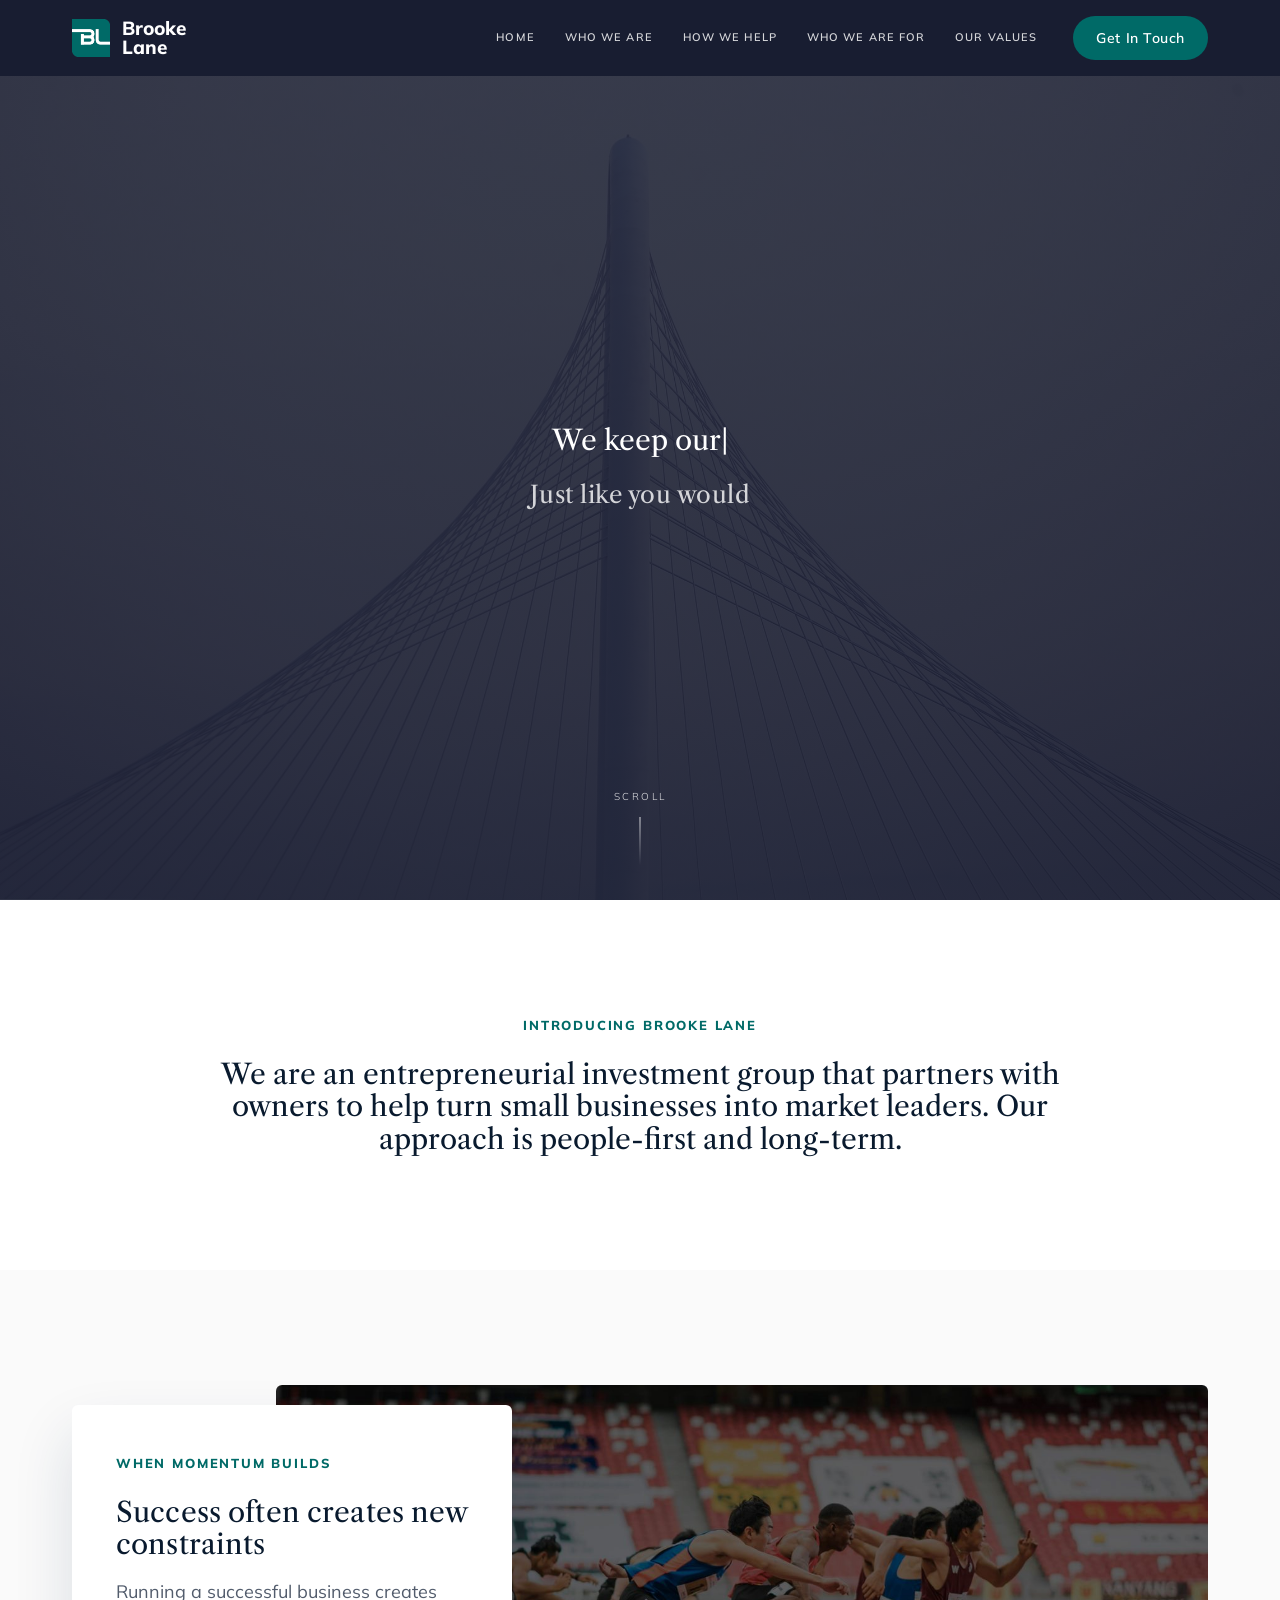
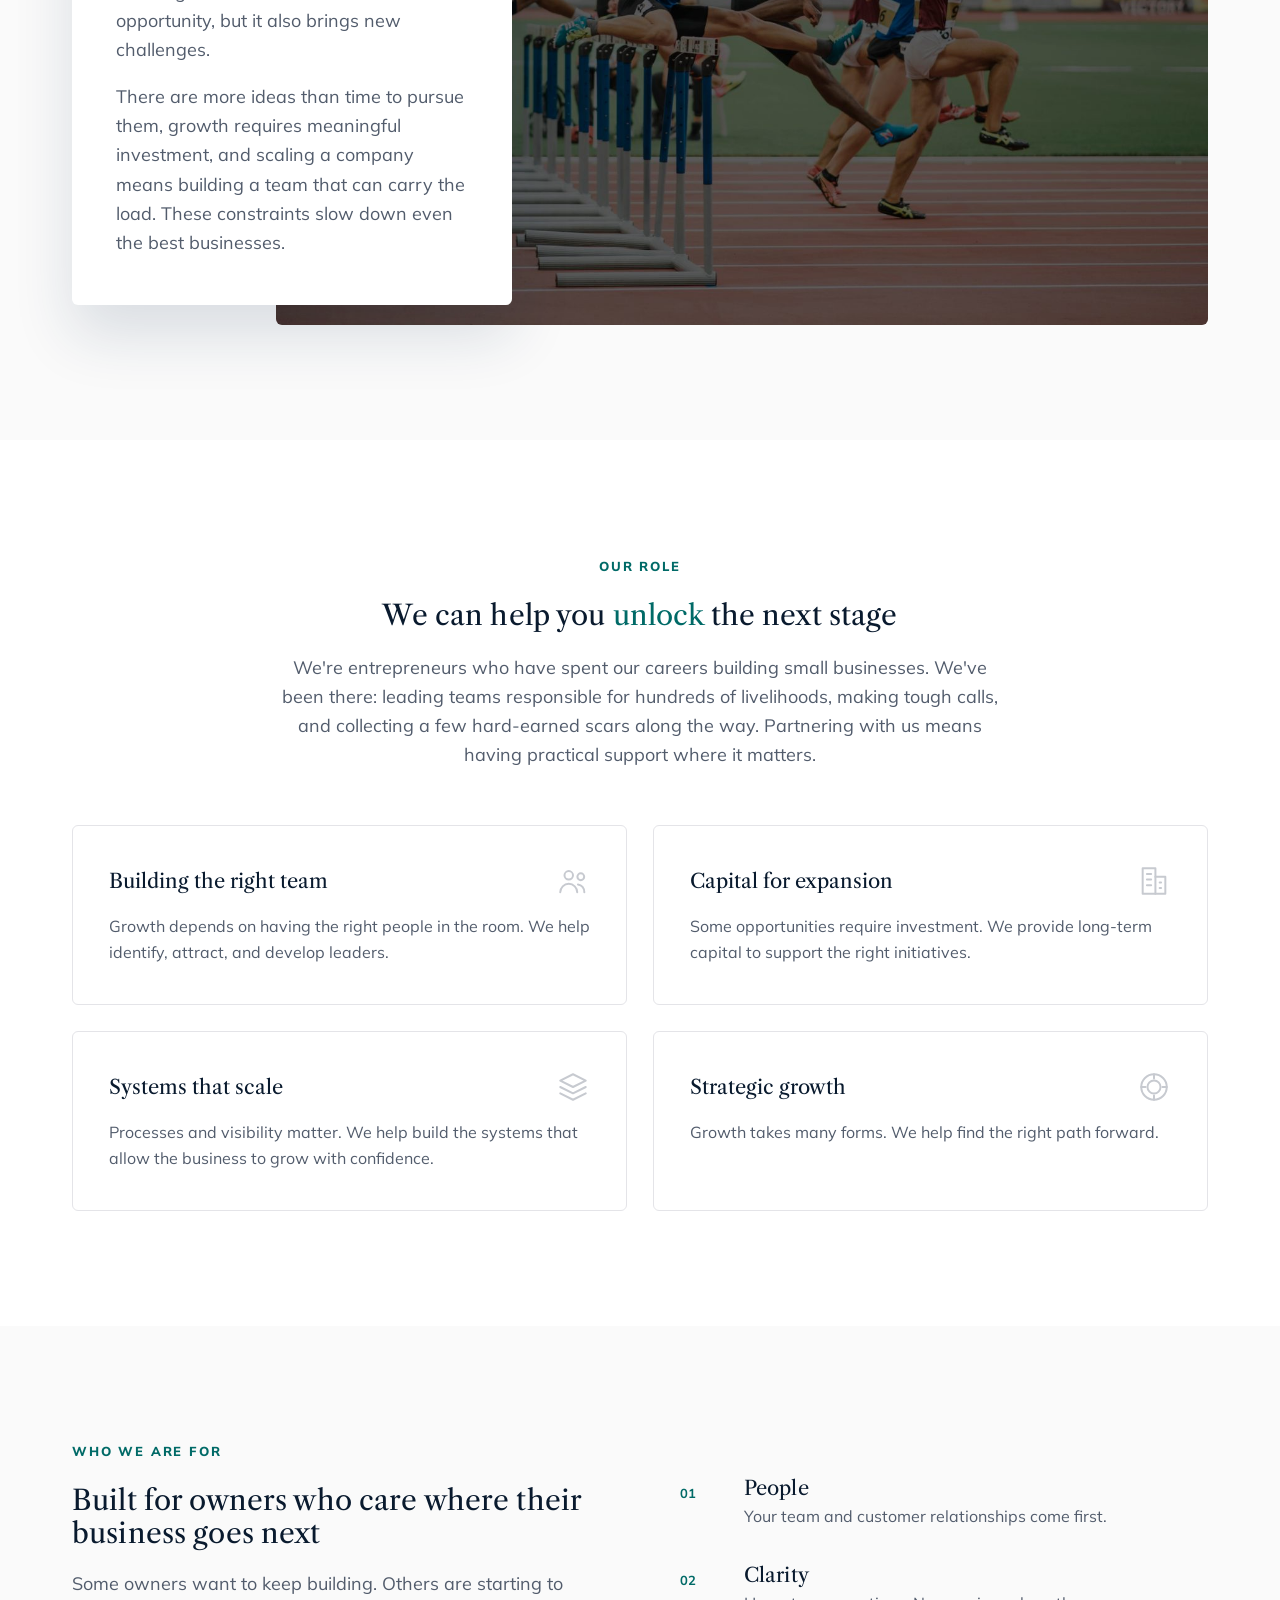
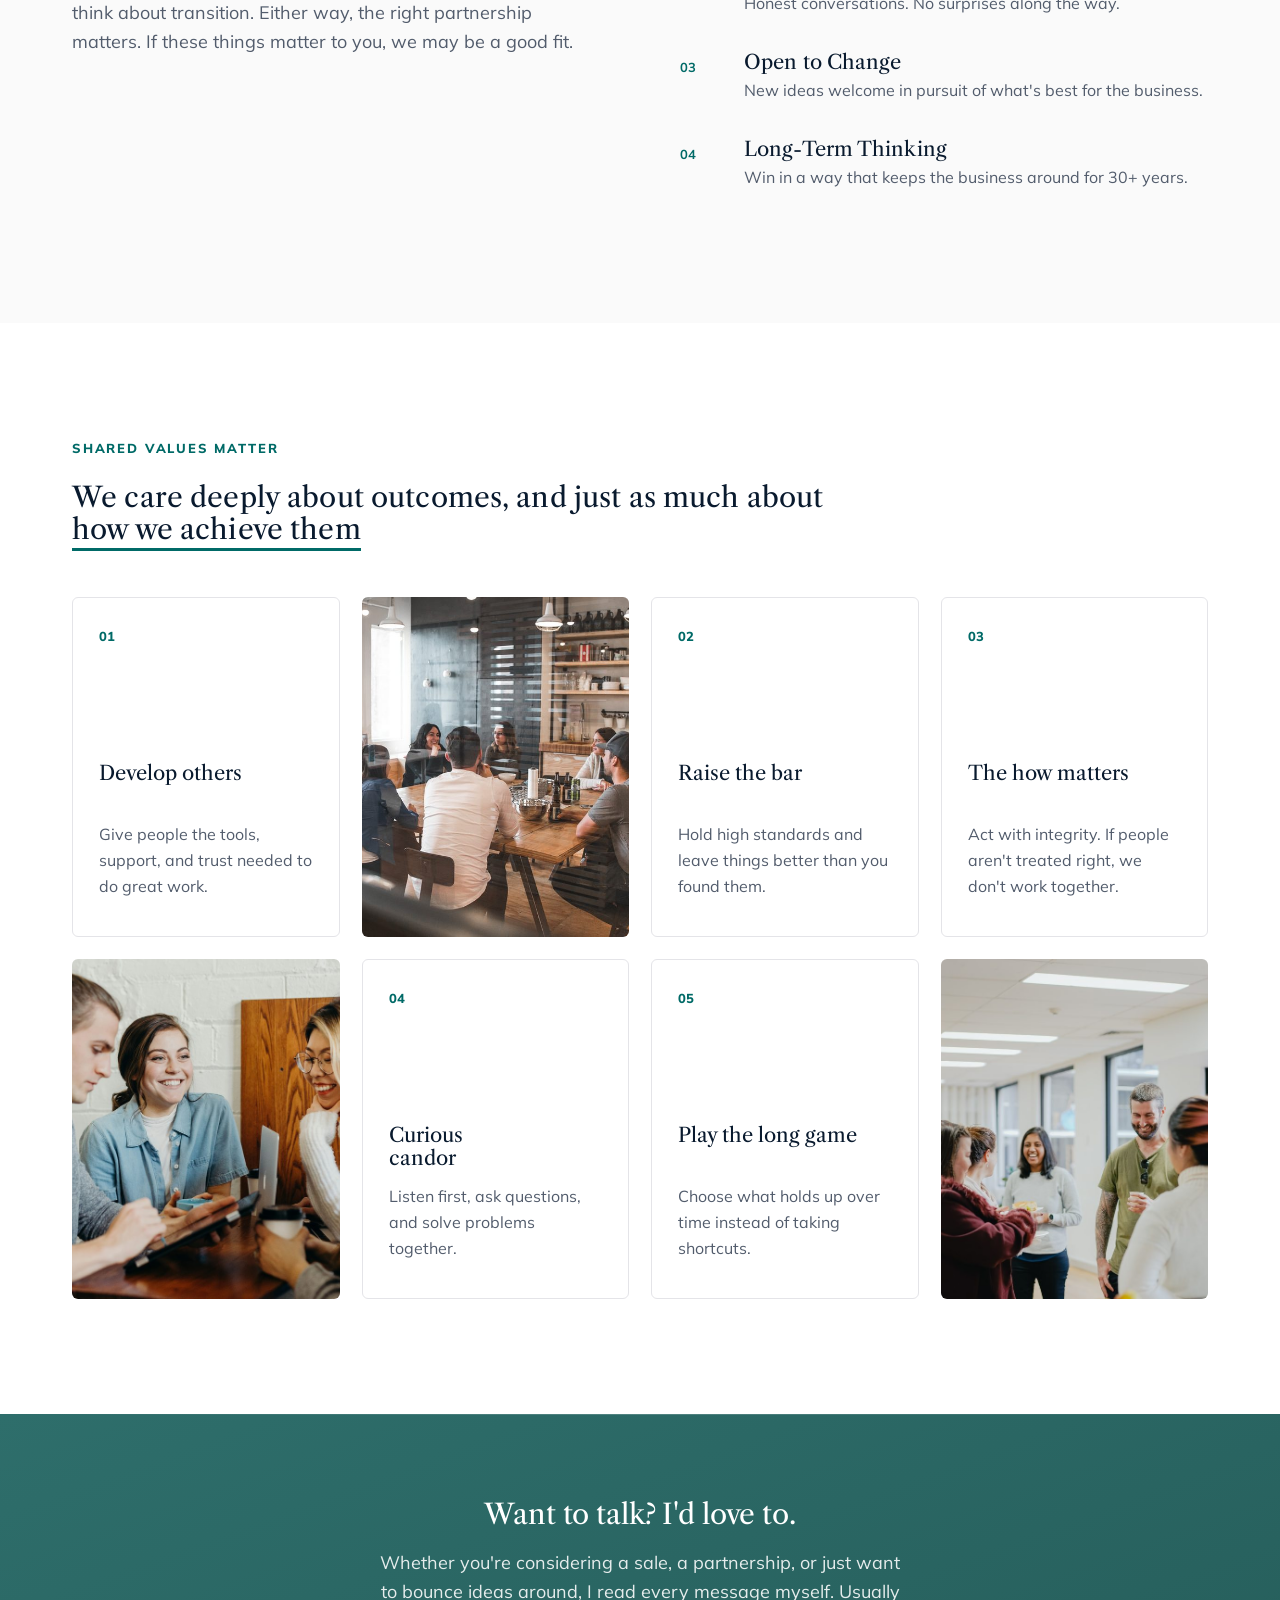
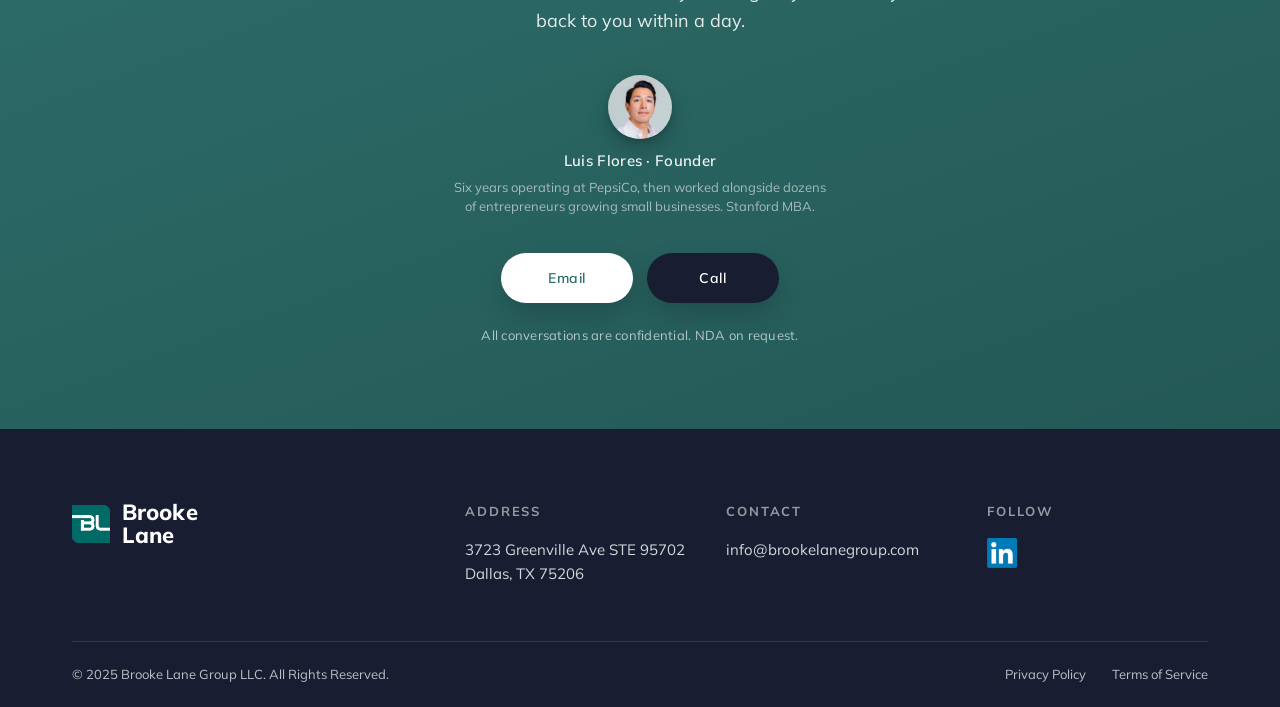
==== index.html @ fe164d34 "CTA: move signature below body + quieter bio styling Restructured the section so reading flow follow" ====
<!DOCTYPE html>
<html lang="en">
<head>
<meta charset="UTF-8">
<meta name="viewport" content="width=device-width, initial-scale=1">
<title>Home | Brooke Lane Group</title>
<meta name="description" content="Brooke Lane Group is an entrepreneurial investment group that partners with owners to help turn small businesses into market leaders. People-first and long-term.">
<link rel="canonical" href="https://www.brookelanegroup.com/">
<meta name="theme-color" content="#181D31">

<!-- Open Graph / social -->
<meta property="og:type" content="website">
<meta property="og:site_name" content="Brooke Lane Group">
<meta property="og:title" content="Brooke Lane Group">
<meta property="og:description" content="An entrepreneurial investment group that partners with owners to help turn small businesses into market leaders.">
<meta property="og:url" content="https://www.brookelanegroup.com/">
<meta property="og:image" content="https://www.brookelanegroup.com/assets/img/og-image.jpg">
<meta property="og:image:width" content="1200">
<meta property="og:image:height" content="630">
<meta property="og:image:alt" content="Brooke Lane Group — People-first. Long-term.">
<meta name="twitter:card" content="summary_large_image">
<meta name="twitter:image" content="https://www.brookelanegroup.com/assets/img/og-image.jpg">
<meta name="twitter:image:alt" content="Brooke Lane Group — People-first. Long-term.">

<!-- Icons -->
<link rel="icon" type="image/png" sizes="32x32" href="/assets/img/favicon-32.png">
<link rel="apple-touch-icon" href="/assets/img/apple-touch-icon.png">

<!-- Fonts -->
<link rel="preconnect" href="https://fonts.googleapis.com">
<link rel="preconnect" href="https://fonts.gstatic.com" crossorigin>
<link href="https://fonts.googleapis.com/css2?family=Libre+Caslon+Text:ital,wght@0,400;0,700;1,400&family=Mulish:wght@400;500;600;700;800&display=swap" rel="stylesheet">

<link rel="stylesheet" href="/assets/css/styles.css">

<!-- Structured data -->
<script type="application/ld+json">
{
  "@context": "https://schema.org",
  "@type": "Organization",
  "name": "Brooke Lane Group LLC",
  "url": "https://www.brookelanegroup.com/",
  "logo": "https://www.brookelanegroup.com/assets/img/icon-192.png",
  "description": "An entrepreneurial investment group that partners with owners to help turn small businesses into market leaders.",
  "address": {
    "@type": "PostalAddress",
    "streetAddress": "3723 Greenville Ave STE 95702",
    "addressLocality": "Dallas",
    "addressRegion": "TX",
    "postalCode": "75206",
    "addressCountry": "US"
  }
}
</script>
</head>
<body id="top" class="is-loading">

<!-- ===================== Page Loader ===================== -->
<noscript><style>.loader{display:none!important}body.is-loading{overflow:visible!important}</style></noscript>
<div class="loader" id="loader" role="status" aria-label="Loading">
  <img class="loader__mark" src="/assets/img/bl-monogram-mark.png" alt="Brooke Lane">
</div>

<!-- ===================== Navigation ===================== -->
<header class="nav">
  <div class="nav__inner">
    <a class="brand" href="/" aria-label="Brooke Lane Group home">
      <img class="brand__mark" src="/assets/img/bl-monogram.png" alt="Brooke Lane Group">
      <span class="brand__name">Brooke<br>Lane</span>
    </a>
    <button class="nav__toggle" aria-label="Menu" aria-expanded="false" aria-controls="primary-menu">
      <span></span><span></span><span></span>
    </button>
    <nav class="nav__menu" id="primary-menu">
      <a class="nav__link" href="/">Home</a>
      <a class="nav__link" href="#who-we-are">Who We Are</a>
      <a class="nav__link" href="#how-we-help">How We Help</a>
      <a class="nav__link" href="#who-we-are-for">Who We Are For</a>
      <a class="nav__link" href="#our-values">Our Values</a>
      <a class="btn btn--teal nav__cta" href="/contact/">Get In Touch</a>
    </nav>
  </div>
</header>

<main>

<!-- ===================== Hero ===================== -->
<section class="hero">
  <div class="hero__inner">
    <h1 class="hero__line">We <span id="typed"></span><span class="caret" id="caret">|</span></h1>
    <p class="hero__sub">Just like you would</p>
  </div>
  <a class="hero__scroll" href="#who-we-are" aria-label="Scroll to content">
    <span>Scroll</span>
    <span class="hero__scroll-line" aria-hidden="true"></span>
  </a>
</section>

<!-- ===================== Intro ===================== -->
<section class="section intro" id="who-we-are">
  <div class="container">
    <div class="intro__inner reveal">
      <p class="eyebrow">Introducing Brooke Lane</p>
      <p class="intro__statement">We are an entrepreneurial investment group that partners with owners to help turn small businesses into market leaders. Our approach is people-first and long-term.</p>
    </div>
  </div>
</section>

<!-- ===================== When Momentum Builds ===================== -->
<section class="section section--tint">
  <div class="container">
    <div class="momentum__layout reveal">
      <div class="momentum__image">
        <img src="/assets/img/momentum-runners.jpg" alt="Athletes clearing hurdles in a track race" loading="lazy">
      </div>
      <div class="momentum__card">
        <div class="momentum__head">
          <p class="eyebrow">When Momentum Builds</p>
          <h2 class="heading">Success often creates new constraints</h2>
          <p class="lead momentum__dek">Running a successful business creates opportunity, but it also brings new challenges.</p>
        </div>
        <div class="momentum__body">
          <p>There are more ideas than time to pursue them, growth requires meaningful investment, and scaling a company means building a team that can carry the load. These constraints slow down even the best businesses.</p>
        </div>
      </div>
    </div>
  </div>
</section>

<!-- ===================== Our Role ===================== -->
<section class="section" id="how-we-help">
  <div class="container">
    <div class="role__head reveal">
      <p class="eyebrow">Our Role</p>
      <h2 class="heading">We can help you <span class="text-teal">unlock</span> the next stage</h2>
      <p class="lead">We're entrepreneurs who have spent our careers building small businesses. We've been there: leading teams responsible for hundreds of livelihoods, making tough calls, and collecting a few hard-earned scars along the way. Partnering with us means having practical support where it matters.</p>
    </div>
    <div class="cards-grid reveal">
      <article class="role-card">
        <div class="role-card__top">
          <h3>Building the right team</h3>
          <svg class="role-card__icon" width="34" height="34" viewBox="0 0 24 24" fill="none" stroke="currentColor" stroke-width="1.4" stroke-linecap="round" stroke-linejoin="round" aria-hidden="true">
            <circle cx="9" cy="8" r="3"/><path d="M3 20c0-3.3 2.7-6 6-6s6 2.7 6 6"/>
            <circle cx="17.5" cy="9" r="2.4"/><path d="M15.5 14.4c2.6.4 4.5 2.6 4.5 5.6"/>
          </svg>
        </div>
        <p>Growth depends on having the right people in the room. We help identify, attract, and develop leaders.</p>
      </article>
      <article class="role-card">
        <div class="role-card__top">
          <h3>Capital for expansion</h3>
          <svg class="role-card__icon" width="34" height="34" viewBox="0 0 24 24" fill="none" stroke="currentColor" stroke-width="1.4" stroke-linecap="round" stroke-linejoin="round" aria-hidden="true">
            <rect x="4" y="3" width="9" height="18"/><path d="M13 9h7v12h-7"/>
            <path d="M7 7h3M7 11h3M7 15h3M16 13h1M16 17h1"/>
          </svg>
        </div>
        <p>Some opportunities require investment. We provide long-term capital to support the right initiatives.</p>
      </article>
      <article class="role-card">
        <div class="role-card__top">
          <h3>Systems that scale</h3>
          <svg class="role-card__icon" width="34" height="34" viewBox="0 0 24 24" fill="none" stroke="currentColor" stroke-width="1.4" stroke-linecap="round" stroke-linejoin="round" aria-hidden="true">
            <path d="M12 3 3 7.5 12 12l9-4.5L12 3Z"/><path d="M3 12l9 4.5L21 12"/><path d="M3 16.5 12 21l9-4.5"/>
          </svg>
        </div>
        <p>Processes and visibility matter. We help build the systems that allow the business to grow with confidence.</p>
      </article>
      <article class="role-card">
        <div class="role-card__top">
          <h3>Strategic growth</h3>
          <svg class="role-card__icon" width="34" height="34" viewBox="0 0 24 24" fill="none" stroke="currentColor" stroke-width="1.4" stroke-linecap="round" stroke-linejoin="round" aria-hidden="true">
            <circle cx="12" cy="12" r="9"/><circle cx="12" cy="12" r="4.6"/><path d="M12 3v3M12 18v3M3 12h3M18 12h3"/>
          </svg>
        </div>
        <p>Growth takes many forms. We help find the right path forward.</p>
      </article>
    </div>
  </div>
</section>

<!-- ===================== Who We Are For ===================== -->
<section class="section section--tint" id="who-we-are-for">
  <div class="container">
    <div class="audience__grid">
      <div class="audience__head reveal">
        <p class="eyebrow">Who We Are For</p>
        <h2 class="heading">Built for owners who care where their business goes next</h2>
        <p class="lead audience__intro">Some owners want to keep building. Others are starting to think about transition. Either way, the right partnership matters. If these things matter to you, we may be a good fit.</p>
      </div>
      <ul class="audience-list reveal">
        <li>
          <span class="audience-list__num">01</span>
          <span class="audience-list__label">People</span>
          <span class="audience-list__desc">Your team and customer relationships come first.</span>
        </li>
        <li>
          <span class="audience-list__num">02</span>
          <span class="audience-list__label">Clarity</span>
          <span class="audience-list__desc">Honest conversations. No surprises along the way.</span>
        </li>
        <li>
          <span class="audience-list__num">03</span>
          <span class="audience-list__label">Open to Change</span>
          <span class="audience-list__desc">New ideas welcome in pursuit of what's best for the business.</span>
        </li>
        <li>
          <span class="audience-list__num">04</span>
          <span class="audience-list__label">Long-Term Thinking</span>
          <span class="audience-list__desc">Win in a way that keeps the business around for 30+ years.</span>
        </li>
      </ul>
    </div>
  </div>
</section>

<!-- ===================== Shared Values ===================== -->
<section class="section" id="our-values">
  <div class="container">
    <div class="values__head reveal">
      <p class="eyebrow">Shared Values Matter</p>
      <h2 class="heading">We care deeply about outcomes, and just as much about <span class="underline-teal">how we achieve them</span></h2>
    </div>
    <div class="values-grid reveal">
      <article class="value-card">
        <span class="value-card__num">01</span>
        <div class="value-card__body">
          <h3>Develop others</h3>
          <p>Give people the tools, support, and trust needed to do great work.</p>
        </div>
      </article>
      <div class="value-photo">
        <img src="/assets/img/value-collaborate.jpg" alt="A team in conversation around a table" loading="lazy">
      </div>
      <article class="value-card">
        <span class="value-card__num">02</span>
        <div class="value-card__body">
          <h3>Raise the bar</h3>
          <p>Hold high standards and leave things better than you found them.</p>
        </div>
      </article>
      <article class="value-card">
        <span class="value-card__num">03</span>
        <div class="value-card__body">
          <h3>The how matters</h3>
          <p>Act with integrity. If people aren't treated right, we don't work together.</p>
        </div>
      </article>
      <div class="value-photo">
        <img src="/assets/img/value-listen.jpg" alt="Colleagues listening and talking together" loading="lazy">
      </div>
      <article class="value-card">
        <span class="value-card__num">04</span>
        <div class="value-card__body">
          <h3>Curious<br>candor</h3>
          <p>Listen first, ask questions, and solve problems together.</p>
        </div>
      </article>
      <article class="value-card">
        <span class="value-card__num">05</span>
        <div class="value-card__body">
          <h3>Play the long game</h3>
          <p>Choose what holds up over time instead of taking shortcuts.</p>
        </div>
      </article>
      <div class="value-photo">
        <img src="/assets/img/value-team.jpg" alt="A team gathered and talking in an office" loading="lazy">
      </div>
    </div>
  </div>
</section>

<!-- ===================== CTA ===================== -->
<section class="cta-section">
  <div class="cta-section__container reveal">

    <h2 class="heading cta-section__title">Want to talk? I'd love to.</h2>

    <p class="cta-section__body">Whether you're considering a sale, a partnership, or just want to bounce ideas around, I read every message myself. Usually back to you within a day.</p>

    <div class="cta-section__signature">
      <img class="cta-section__avatar" src="/assets/img/luis-flores.jpg" alt="Luis Flores, Founder of Brooke Lane Group" loading="lazy">
      <p class="cta-section__caption">Luis Flores &middot; Founder</p>
      <p class="cta-section__bio">Six years operating at PepsiCo, then worked alongside dozens of entrepreneurs growing small businesses. Stanford MBA.</p>
    </div>

    <div class="cta-section__actions">
      <a class="btn cta-section__btn cta-section__btn--email" data-em="info|brookelanegroup.com" href="#">Email</a>
      <a class="btn cta-section__btn cta-section__btn--call" data-tel="63635677181" href="#">Call</a>
    </div>

    <p class="cta-section__trust">All conversations are confidential. NDA on request.</p>

  </div>
</section>

</main>

<!-- ===================== Footer ===================== -->
<footer class="footer">
  <div class="container">
    <div class="footer__top">
      <div class="footer__col">
        <a class="brand" href="/" aria-label="Brooke Lane Group home">
          <img class="brand__mark" src="/assets/img/bl-monogram.png" alt="">
          <span class="brand__name">Brooke<br>Lane</span>
        </a>
      </div>
      <div class="footer__col">
        <h4>Address</h4>
        <p>3723 Greenville Ave STE 95702<br>Dallas, TX 75206</p>
      </div>
      <div class="footer__col">
        <h4>Contact</h4>
        <p><a data-em="info|brookelanegroup.com" data-em-show href="#">&nbsp;</a></p>
      </div>
      <div class="footer__col">
        <h4>Follow</h4>
        <a href="https://www.linkedin.com/company/brooke-lane/" target="_blank" rel="noopener" aria-label="Brooke Lane Group on LinkedIn">
          <img class="footer__social" src="/assets/img/linkedin.png" alt="LinkedIn">
        </a>
      </div>
    </div>
    <div class="footer__bottom">
      <span>&copy; 2025 Brooke Lane Group LLC. All Rights Reserved.</span>
      <span class="footer__links">
        <a href="/privacy-policy/">Privacy Policy</a>
        <a href="/terms-of-service/">Terms of Service</a>
      </span>
    </div>
  </div>
</footer>

<script src="/assets/js/main.js"></script>
</body>
</html>
---- assets/css/styles.css ----
/* ============================================================
   Brooke Lane Group — site styles
   ============================================================ */

/* ------------------------------------------------------------
   TYPE SYSTEM
   ------------------------------------------------------------
   One title size for every title-tier element (hero, page, section,
   subsection titles). Fluid clamp() values interpolate between
   phone (≤560 px) and desktop (≥1025 px).

   Element                    Phone    Desktop  Font     Weight  LH
   ---------------------------------------------------------------------
   Title (.heading,
     .hero__line, .page-header h1, .legal h2)
                              22 px    28 px    Caslon   400     1.15
   Card heading (role/value
     card h3, audience label) 17 px    20 px    Caslon   400     1.15
   Eyebrow / kicker           12 px    13 px    Mulish   700     1.0
   Body paragraph (incl .lead) 16 px   18 px    Mulish   400     1.62
   Body small (card text)     14 px    16 px    Mulish   400     1.50
   Caption / fine print       12 px    13 px    Mulish   400     1.40
   Button label               15 px    16 px    Mulish   600     1.0
   Footer label (h4)          12 px    13 px    Mulish   700     1.0
   Footer body / address      14 px    15 px    Mulish   400     1.55
   ------------------------------------------------------------ */

/* ---------- Design tokens ---------- */
:root {
  --navy-dark: #181D31;   /* hero / footer / nav background */
  --navy:      #123458;   /* serif headings */
  --teal:      #006A67;   /* primary accent */
  --teal-cta:  #2E6E6B;   /* call-to-action panel */
  --ink:       #091A2E;   /* darkest text — titles */
  --body:      #525C6C;   /* body copy */
  --dek:       #3F4A5A;   /* subtitle / dek */
  --muted:     #7A8290;   /* caption / fine print */
  --line:      #E4E4E8;   /* hairline borders */
  --off-white: #FAFAFA;   /* alternating section background */
  --white:     #FFFFFF;

  --serif: "Libre Caslon Text", "Adobe Caslon Pro", Caslon, Georgia, serif;
  --sans:  "Mulish", "Helvetica Neue", Arial, sans-serif;

  /* Type scale — phone → desktop via fluid clamp().
     Title sizes match the WSJ mobile headline scale (~40px on
     iPhone, growing to ~72px on desktop). Each clamp interpolates
     from the phone size at 360px viewport up to the desktop size
     at 1280px viewport. */
  /* One title token used for hero, all headings, and the subtitle.
     Card titles stay smaller for their card-tier role. */
  --fs-title:         clamp(1.375rem, 1.058rem + 1.406vw, 1.75rem); /* 22 → 28 */
  --fs-card-h3:       clamp(1.0625rem, 0.918rem + 0.642vw, 1.25rem);/* 17 → 20 */
  --fs-body:          clamp(1rem,     0.871rem + 0.556vw, 1.125rem);/* 16 → 18 */
  --fs-body-sm:       clamp(0.875rem, 0.745rem + 0.556vw, 1rem);    /* 14 → 16 */
  --fs-eyebrow:       clamp(0.75rem,  0.717rem + 0.139vw, 0.8125rem);/* 12 → 13 */
  --fs-caption:       clamp(0.75rem,  0.717rem + 0.139vw, 0.8125rem);/* 12 → 13 */
  --fs-btn:           clamp(0.8125rem, 0.755rem + 0.278vw, 0.875rem); /* 13 → 14 */
  --fs-footer-label:  clamp(0.75rem,  0.717rem + 0.139vw, 0.8125rem);/* 12 → 13 */
  --fs-footer-body:   clamp(0.875rem, 0.846rem + 0.139vw, 0.9375rem);/* 14 → 15 */
  --fs-nav:           0.6875rem;  /* 11 — nav links (small caps, tracked) */

  /* Line heights — tighter on titles to match WSJ density */
  --lh-display: 1.05;   /* hero + page xl */
  --lh-heading: 1.08;   /* section title lg */
  --lh-snug:    1.15;   /* heading-md / card h3 */
  --lh-lead:    1.55;   /* dek */
  --lh-body:    1.62;   /* body paragraphs */
  --lh-tight:   1.40;   /* captions */

  --ls-label: 0.14em;

  --container: 1200px;
  --nav-h: 76px;
  --radius: 6px;
}

/* ---------- Reset ---------- */
*, *::before, *::after { box-sizing: border-box; margin: 0; padding: 0; }
html { scroll-behavior: smooth; scroll-padding-top: var(--nav-h); }
body {
  font-family: var(--sans);
  color: var(--body);
  background: var(--white);
  font-size: var(--fs-body);
  line-height: var(--lh-body);
  -webkit-font-smoothing: antialiased;
  text-rendering: optimizeLegibility;
}
img { max-width: 100%; display: block; }
a { color: inherit; text-decoration: none; }
ul { list-style: none; }
p { font-size: var(--fs-body); }

/* ---------- Layout helpers ---------- */
.container { width: 100%; max-width: var(--container); margin: 0 auto; padding: 0 32px; }
.section { padding: clamp(64px, 9vw, 120px) 0; }
.section--tint { background: var(--off-white); }

/* ---------- Shared type roles ---------- */
.eyebrow {
  font-family: var(--sans);
  font-weight: 800;
  font-size: var(--fs-eyebrow);
  letter-spacing: var(--ls-label);
  text-transform: uppercase;
  color: var(--teal);
  margin-bottom: 22px;
}
.heading {
  font-family: var(--serif);
  font-weight: 400;
  color: var(--ink);
  letter-spacing: 0.005em;
  font-size: var(--fs-title);
  line-height: var(--lh-snug);
}
.text-teal { color: var(--teal); }

.lead {
  font-size: var(--fs-body);
  color: var(--body);
  line-height: var(--lh-body);
}

/* ---------- Buttons ---------- */
.btn {
  display: inline-block;
  font-family: var(--sans);
  font-weight: 600;
  font-size: var(--fs-btn);  /* 13 → 14 */
  letter-spacing: 0.04em;
  padding: 10px 22px;
  border-radius: 999px;
  cursor: pointer;
  border: 1.5px solid transparent;
  transition: transform .18s ease, background-color .18s ease, color .18s ease, box-shadow .18s ease;
}
.btn--teal      { background: var(--teal); color: var(--white); }
.btn--teal:hover{ background: #00524F; transform: translateY(-2px); }
.btn--light     { background: var(--white); color: var(--teal); }
.btn--light:hover{ transform: translateY(-2px); box-shadow: 0 12px 28px rgba(0,0,0,.18); }
.btn--outline   { background: transparent; color: var(--navy); border-color: var(--navy); }
.btn--outline:hover { background: var(--navy); color: var(--white); }

/* ============================================================
   Navigation
   ============================================================ */
.nav {
  position: fixed; top: 0; left: 0; right: 0; z-index: 100;
  height: var(--nav-h);
  background: var(--navy-dark);
  display: flex; align-items: center;
}
.nav__inner {
  width: 100%; max-width: var(--container);
  margin: 0 auto; padding: 0 32px;
  display: flex; align-items: center; justify-content: space-between;
}
.brand { display: flex; align-items: center; gap: 12px; }
.brand__mark { width: 38px; height: 38px; }
.brand__name {
  font-family: var(--sans);
  font-weight: 800;
  color: var(--white);
  font-size: 1.1875rem;      /* 19 */
  line-height: 1.02;
  letter-spacing: 0.005em;
}
.nav__menu { display: flex; align-items: center; gap: 30px; }
.nav__link {
  font-size: var(--fs-nav);
  font-weight: 600;
  letter-spacing: 0.1em;
  text-transform: uppercase;
  color: rgba(255,255,255,.82);
  transition: color .15s ease;
}
.nav__link:hover { color: var(--white); }
.nav__cta { margin-left: 6px; }
.nav__toggle {
  display: none; background: none; border: 0; cursor: pointer;
  width: 42px; height: 42px; padding: 9px;
  opacity: 0.72;
  transition: opacity .15s ease;
}
.nav__toggle:hover { opacity: 1; }
.nav__toggle span {
  display: block; height: 2px; background: var(--white);
  margin: 5px 0; border-radius: 2px; transition: .25s ease;
}

/* ============================================================
   Hero
   ============================================================ */
.hero {
  position: relative;
  min-height: 100vh;
  min-height: 100svh;
  display: flex; align-items: center; justify-content: center;
  text-align: center;
  padding: calc(var(--nav-h) + 40px) 24px 80px;
  background:
    linear-gradient(rgba(24,29,49,.86), rgba(24,29,49,.90)),
    url("../img/hero-bridge.jpg") center 38% / cover no-repeat;
}
.hero__inner { max-width: 960px; }

/* Scroll indicator — "Scroll" label above a thin vertical line that
   pulses (scaleY + opacity), matching the Angel Custom Homes pattern. */
.hero__scroll {
  position: absolute;
  bottom: 2.2rem;
  left: 50%;
  transform: translateX(-50%);
  display: flex;
  flex-direction: column;
  align-items: center;
  gap: 0.7rem;
  color: rgba(255,255,255,.85);
  text-decoration: none;
  font-family: var(--sans);
  font-size: 0.625rem;
  font-weight: 300;
  letter-spacing: 0.25em;
  text-transform: uppercase;
  transition: color .2s ease;
}
.hero__scroll:hover { color: var(--white); }
.hero__scroll-line {
  display: block;
  width: 1px;
  height: 48px;
  background: linear-gradient(currentColor, transparent);
  animation: scrollPulse 2.2s ease-in-out infinite;
}
@keyframes scrollPulse {
  0%, 100% { transform: scaleY(0.4); transform-origin: center top; opacity: 0.4; }
  50%      { transform: scaleY(1);   transform-origin: center top; opacity: 1; }
}
@media (prefers-reduced-motion: reduce) {
  .hero__scroll-line { animation: none; }
}
.hero__line {
  font-family: var(--serif);
  font-weight: 400;
  color: var(--white);
  font-size: var(--fs-title);
  line-height: var(--lh-display);
  min-height: 1.3em;
  /* Force a clean GPU layer so iOS Safari fully repaints the
     typewriter between character changes (avoids sub-pixel
     ghost dots from incomplete composite refreshes). */
  transform: translateZ(0);
  -webkit-font-smoothing: antialiased;
}
#typed { display: inline-block; }
.caret { font-weight: 300; }
.caret.blink { animation: blink 1s steps(1) infinite; }
@keyframes blink { 50% { opacity: 0; } }
.hero__sub {
  font-family: var(--serif);
  font-weight: 400;
  font-style: normal;          /* upright — no cursive */
  color: rgba(255,255,255,.80);
  font-size: clamp(1.125rem, 0.95rem + 0.8vw, 1.5rem); /* 18 → 24 */
  line-height: 1.3;
  letter-spacing: 0.02em;
  margin-top: 16px;
}

/* ============================================================
   Intro
   ============================================================ */
.intro { text-align: center; }
.intro__inner { max-width: 880px; margin: 0 auto; }
.intro__statement {
  font-family: var(--serif);
  font-weight: 400;
  color: var(--ink);
  font-size: var(--fs-title);
  line-height: var(--lh-snug);
}

/* ============================================================
   Momentum (image + overlapping card)
   ============================================================ */
.momentum__layout { position: relative; }
.momentum__image {
  width: 82%;
  margin-left: auto;
  border-radius: var(--radius);
  overflow: hidden;
}
.momentum__image img { width: 100%; height: 540px; object-fit: cover; }
.momentum__card {
  position: absolute;
  top: 50%; left: 0;
  transform: translateY(-50%);
  width: 440px;
  background: var(--white);
  border-radius: var(--radius);
  box-shadow: 0 30px 60px rgba(18,52,88,.14);
  padding: 48px 44px;
}
.momentum__body p { margin-top: 18px; }
.momentum__dek { margin-top: 16px; }

/* ============================================================
   Our Role (cards grid)
   ============================================================ */
.role__head { text-align: center; max-width: 720px; margin: 0 auto 56px; }
.role__head .lead { margin-top: 22px; }
.cards-grid {
  display: grid;
  grid-template-columns: repeat(2, 1fr);
  gap: 26px;
}
.role-card {
  border: 1px solid var(--line);
  border-radius: var(--radius);
  padding: 38px 36px;
  background: var(--white);
  transition: transform .2s ease, box-shadow .2s ease;
}
.role-card:hover { transform: translateY(-4px); box-shadow: 0 20px 40px rgba(18,52,88,.09); }
.role-card__top {
  display: flex; align-items: center; justify-content: space-between;
  gap: 16px; margin-bottom: 16px;
}
.role-card__top h3 {
  font-family: var(--serif); font-weight: 400; color: var(--ink);
  font-size: var(--fs-card-h3); line-height: var(--lh-snug);
}
.role-card__icon { flex: none; color: #C7CAD0; }
.role-card p { font-size: var(--fs-body-sm); }

/* ============================================================
   Who We Are For
   ============================================================ */
.audience__grid {
  display: grid;
  grid-template-columns: 1fr 1fr;
  column-gap: 80px;
  row-gap: 0;
  align-items: start;
}
.audience-list { margin-top: 0; }
.audience__intro { margin: 20px 0 0; }
.audience-list li {
  display: grid;
  grid-template-columns: 48px 1fr;
  gap: 4px 16px;
  padding: 18px 0;
}
.audience-list li:first-child { padding-top: 36px; }
.audience-list__num {
  grid-row: 1 / span 2;
  align-self: start;
  color: var(--teal);
  font-family: var(--sans);
  font-weight: 700;
  font-size: var(--fs-eyebrow);
  letter-spacing: 0.02em;
  padding-top: 6px;
}
.audience-list__label {
  font-family: var(--serif);
  font-weight: 400;
  font-size: var(--fs-card-h3);
  line-height: var(--lh-snug);
  color: var(--ink);
  letter-spacing: 0.005em;
}
.audience-list__desc {
  color: var(--body);
  font-size: var(--fs-body-sm);
  line-height: 1.5;
}

/* ============================================================
   Values
   ============================================================ */
.values__head { max-width: 760px; margin-bottom: 52px; }
.underline-teal {
  border-bottom: 3px solid var(--teal);
  padding-bottom: 2px;
}
.values-grid {
  display: grid;
  grid-template-columns: repeat(4, 1fr);
  gap: 22px;
}
.value-card {
  border: 1px solid var(--line);
  border-radius: var(--radius);
  padding: 28px 26px;
  min-height: 340px;
  display: flex; flex-direction: column;
  background: var(--white);
}
.value-card__num { color: var(--teal); font-weight: 800; font-size: var(--fs-eyebrow); }
/* Fixed gap (not auto) so every body starts at the same height; the h3
   min-height reserves two lines so all titles and the description lines
   below them align across every card. */
.value-card__body { margin-top: clamp(56px, 9vw, 120px); }
.value-card__body h3 {
  font-family: var(--serif); font-weight: 400; color: var(--ink);
  font-size: var(--fs-card-h3); line-height: var(--lh-snug);
  min-height: 2.5em; margin-bottom: 10px;
}
.value-card__body p { font-size: var(--fs-body-sm); }
.value-photo {
  border-radius: var(--radius);
  overflow: hidden;
  min-height: 340px;
}
.value-photo img { width: 100%; height: 100%; object-fit: cover; }

/* ============================================================
   CTA section — full-bleed teal closing that flows into the
   navy footer. Single confident centered column with a
   "letterhead" structure (small photo + name + bio at top),
   then the headline, body, two equally-weighted buttons,
   and a trust micro-line at the bottom. Reads as a personal
   letter rather than a multi-column landing-page card —
   identical structure on desktop and phone (no awkward
   reflow), just scaled.
   ============================================================ */
.cta-section {
  background: linear-gradient(160deg, #2E6E6B 0%, #235855 100%);
  padding: clamp(56px, 6.5vw, 96px) 0 clamp(56px, 6.5vw, 96px);
  color: var(--white);
  position: relative;
}
.cta-section::before {
  content: "";
  position: absolute;
  top: 0; left: 0; right: 0;
  height: 1px;
  background: linear-gradient(90deg, transparent, rgba(255,255,255,.18), transparent);
}
.cta-section__container {
  max-width: 580px;
  margin: 0 auto;
  padding: 0 24px;
  text-align: center;
}

/* Headline */
.cta-section__title {
  color: var(--white);
  margin: 0 0 18px;
  letter-spacing: -0.005em;
  text-wrap: balance;
}

/* Body */
.cta-section__body {
  color: rgba(255,255,255,.88);
  line-height: var(--lh-body);
  margin: 0 0 clamp(28px, 3.5vw, 40px);
  text-wrap: pretty;
}

/* Signature — quieter attribution between the body and action.
   Smaller photo, lighter bio so it reads as "and this is who's
   saying it" rather than a full founder section. */
.cta-section__signature {
  display: flex;
  flex-direction: column;
  align-items: center;
  margin-bottom: clamp(24px, 3vw, 36px);
}
.cta-section__avatar {
  width: 64px; height: 64px;
  border-radius: 50%;
  object-fit: cover;
  margin-bottom: 10px;
  display: block;
  box-shadow:
    0 1px 0 rgba(255,255,255,.16) inset,
    0 10px 22px rgba(0,0,0,.20),
    0 3px 6px rgba(0,0,0,.14);
}
.cta-section__caption {
  font-family: var(--sans);
  font-size: var(--fs-footer-body);
  font-weight: 600;
  color: rgba(255,255,255,.92);
  letter-spacing: 0.02em;
  margin-bottom: 4px;
}
.cta-section__bio {
  font-size: var(--fs-caption);
  line-height: 1.5;
  color: rgba(255,255,255,.58);
  margin: 0;
  max-width: 380px;
  text-wrap: balance;
}

/* Two centered buttons, two different colors */
.cta-section__actions {
  display: flex;
  justify-content: center;
  gap: 14px;
  margin: 0 0 22px;
}
.cta-section__btn {
  min-width: 132px;
  padding: 13px 28px;
  font-size: var(--fs-btn);
  box-shadow: 0 12px 26px rgba(0,0,0,.16);
}
.cta-section__btn:hover { transform: translateY(-2px); box-shadow: 0 16px 32px rgba(0,0,0,.22); }
.cta-section__btn--email {
  background: var(--white);
  color: var(--teal-cta);
}
.cta-section__btn--email:hover { background: var(--white); color: #1c4744; }
.cta-section__btn--call {
  background: var(--navy-dark);
  color: var(--white);
}
.cta-section__btn--call:hover { background: #0e1424; color: var(--white); }

/* Trust micro-line */
.cta-section__trust {
  font-size: var(--fs-caption);
  font-weight: 400;
  letter-spacing: .02em;
  color: rgba(255,255,255,.66);
  margin: 0;
}

@media (max-width: 480px) {
  .cta-section__avatar { width: 72px; height: 72px; }
  .cta-section__btn { min-width: 0; flex: 1; max-width: 160px; padding: 12px 22px; }
}

/* ============================================================
   Footer
   ============================================================ */
.footer { background: var(--navy-dark); color: rgba(255,255,255,.72); }
.footer__top {
  display: grid;
  grid-template-columns: 1.6fr 1fr 1fr 1fr;
  gap: 40px;
  padding: 72px 0 56px;
}
.footer .brand__name { font-size: 1.375rem; }   /* 22 */
.footer__col h4 {
  font-size: var(--fs-footer-label); font-weight: 700; letter-spacing: var(--ls-label);
  text-transform: uppercase; color: rgba(255,255,255,.55);
  margin-bottom: 16px;
}
.footer__col p, .footer__col a {
  font-size: var(--fs-footer-body);
  color: rgba(255,255,255,.82);
  line-height: var(--lh-lead);
}
.footer__col a:hover { color: var(--white); }
.footer__social { width: 30px; }
.footer__bottom {
  display: flex; align-items: center; justify-content: space-between;
  gap: 18px; flex-wrap: wrap;
  padding: 22px 0;
  border-top: 1px solid rgba(255,255,255,.12);
  font-size: var(--fs-eyebrow);
}
.footer__links { display: flex; gap: 26px; }
.footer__links a:hover { color: var(--white); }

/* ============================================================
   Page header (sub pages)
   ============================================================ */
.page-header {
  background: var(--navy-dark);
  color: var(--white);
  padding: calc(var(--nav-h) + 70px) 0 70px;
  text-align: center;
}
.page-header h1 {
  font-family: var(--serif); font-weight: 400;
  font-size: var(--fs-title); line-height: var(--lh-display); color: var(--white);
}
.page-header p { color: rgba(255,255,255,.8); font-size: var(--fs-title); margin-top: 14px; }

/* ============================================================
   404 page
   ============================================================ */
.not-found {
  padding: calc(var(--nav-h) + 80px) 0 100px;
  text-align: center;
}
.not-found .container { max-width: 620px; }
.not-found .lead { margin: 18px 0 32px; }
.not-found__actions {
  display: flex;
  justify-content: center;
  gap: 12px;
  flex-wrap: wrap;
}

/* ============================================================
   Contact
   ============================================================ */
.contact { padding-top: clamp(40px, 6vw, 72px); }
.contact .container { max-width: 620px; }
.contact__intro { text-align: left; margin-bottom: 36px; }
.contact__intro p { margin-top: 14px; }
.contact__direct {
  margin-top: 16px !important;
  font-size: var(--fs-body-sm);
  color: var(--muted);
}
.contact__direct a {
  color: var(--teal);
  font-weight: 600;
  text-decoration: underline;
  text-underline-offset: 3px;
}
.contact__direct a:hover { color: var(--ink); }
.contact__form { display: block; }
.contact__signoff {
  display: flex;
  align-items: center;
  gap: 14px;
  margin-top: 28px;
  padding-top: 22px;
  border-top: 1px solid var(--line);
  font-size: var(--fs-body-sm);
  color: var(--body);
  line-height: 1.55;
}
.contact__signoff-avatar {
  width: 42px; height: 42px;
  border-radius: 50%;
  object-fit: cover;
  flex: none;
}
.contact__signoff strong { color: var(--ink); font-weight: 700; }
.field { margin-bottom: 20px; }
.field label {
  display: block; font-size: var(--fs-eyebrow); font-weight: 700;
  color: var(--navy); margin-bottom: 7px; letter-spacing: 0.02em;
}
.field .req { color: var(--teal); }
.field input,
.field select,
.field textarea {
  width: 100%;
  font-family: var(--sans);
  font-size: var(--fs-body-sm);
  color: var(--ink);
  padding: 12px 14px;
  border: 1px solid var(--line);
  border-radius: 5px;
  background: var(--white);
  transition: border-color .15s ease, box-shadow .15s ease;
}
.field input:focus,
.field select:focus,
.field textarea:focus {
  outline: none;
  border-color: var(--teal);
  box-shadow: 0 0 0 3px rgba(0,106,103,.12);
}
.field textarea { resize: vertical; min-height: 120px; }
.field--check {
  display: grid; grid-template-columns: 20px 1fr; gap: 12px;
  align-items: start;
}
.field--check[hidden] { display: none; }
.field--check input { width: 18px; height: 18px; margin-top: 3px; accent-color: var(--teal); }
.field--check label {
  font-weight: 400; font-size: var(--fs-eyebrow); letter-spacing: 0;
  text-transform: none; color: var(--muted); line-height: 1.55;
}
.field--check a { color: var(--teal); text-decoration: underline; }
.contact__form .btn { width: 100%; margin-top: 6px; padding: 13px; }
.form-msg {
  font-size: var(--fs-body-sm);
  line-height: 1.55;
  padding: 13px 16px;
  border-radius: 5px;
  margin-bottom: 4px;
}
.form-msg--success { background: #E7F1F0; color: #00524F; border: 1px solid #BFD9D7; }
.form-msg--error   { background: #FBECEC; color: #9A3530; border: 1px solid #EAC7C5; }
.form-msg a { color: inherit; text-decoration: underline; font-weight: 700; }

/* ============================================================
   Legal pages
   ============================================================ */
.legal { max-width: 820px; margin: 0 auto; }
.legal .updated {
  font-size: var(--fs-body-sm); color: var(--muted);
  margin-bottom: 40px; padding-bottom: 24px;
  border-bottom: 1px solid var(--line);
}
.legal h2 {
  font-family: var(--serif); font-weight: 400; color: var(--ink);
  font-size: var(--fs-title); line-height: var(--lh-snug); margin: 40px 0 12px;
}
.legal h3 {
  font-family: var(--sans); font-weight: 800; color: var(--navy);
  font-size: var(--fs-body); letter-spacing: 0.01em; margin: 26px 0 8px;
}
.legal p { margin-bottom: 14px; }
.legal ul { list-style: disc; padding-left: 22px; margin-bottom: 16px; }
.legal li { margin-bottom: 6px; }
.legal a { color: var(--teal); text-decoration: underline; }

/* ============================================================
   Page Loader — short brand flash. Green full-screen with the
   BL monogram, then the whole panel slides up to reveal the
   page. ~1.1s total.
   ============================================================ */
.loader {
  position: fixed;
  inset: 0;
  z-index: 9999;
  background: var(--teal);
  display: flex;
  align-items: center;
  justify-content: center;
  transition: transform .6s cubic-bezier(.7,0,.3,1);
  will-change: transform;
}
.loader.is-lift { transform: translateY(-100%); }
body.is-loading { overflow: hidden; }

.loader__mark {
  width: clamp(7rem, 22vw, 16rem);
  height: auto;
  opacity: 0;
  transition: opacity .28s ease;
}
.loader.is-show .loader__mark { opacity: 1; }

@media (prefers-reduced-motion: reduce) {
  .loader, .loader__mark { transition: none; }
}

/* ============================================================
   Reveal-on-scroll animation
   ============================================================ */
.reveal { opacity: 0; transform: translateY(24px); transition: opacity .7s ease, transform .7s ease; }
.reveal.is-visible { opacity: 1; transform: none; }
@media (prefers-reduced-motion: reduce) {
  .reveal { opacity: 1; transform: none; transition: none; }
  html { scroll-behavior: auto; }
  .caret.blink { animation: none; }
}

/* ============================================================
   Responsive
   ============================================================ */
@media (max-width: 1024px) {
  .audience__grid { gap: 40px; }
  .values-grid { grid-template-columns: repeat(2, 1fr); }
  .footer__top { grid-template-columns: 1fr 1fr; gap: 36px; }
}
@media (max-width: 860px) {
  .nav__menu {
    position: fixed; top: var(--nav-h); left: 0; right: 0;
    background: var(--navy-dark);
    flex-direction: column; align-items: flex-start;
    gap: 0; padding: 8px 32px 26px;
    border-top: 1px solid rgba(255,255,255,.1);
    transform: translateY(-130%);
    transition: transform .3s ease;
    max-height: calc(100vh - var(--nav-h)); overflow-y: auto;
  }
  .nav__menu.open { transform: translateY(0); }
  .nav__link { width: 100%; padding: 14px 0; }
  /* "Get In Touch" — strip the button styling inside the open
     mobile menu so it reads as just another nav link. */
  .nav__menu .nav__cta {
    background: transparent;
    color: rgba(255,255,255,.86);
    border: none;
    border-radius: 0;
    padding: 14px 0;
    margin: 0;
    width: 100%;
    text-align: left;
    font-family: var(--sans);
    font-size: var(--fs-nav);
    font-weight: 700;
    letter-spacing: 0.12em;
    text-transform: uppercase;
  }
  .nav__menu .nav__cta:hover {
    background: transparent;
    color: var(--white);
    transform: none;
  }
  .nav__toggle { display: block; }

  .momentum__image { width: 100%; }
  .momentum__image img { height: 340px; }
  .momentum__card {
    position: static; transform: none; width: auto;
    margin: -60px 16px 0; padding: 36px 30px;
  }
  .audience__grid {
    grid-template-columns: 1fr;
    column-gap: 0;
    row-gap: 0;
  }
  .footer__bottom { justify-content: flex-start; }
}

/* Phone layout — match Wix mobile: 2-col card grids, interleaved
   value photos in a zig-zag, smaller headings, tighter padding. */
@media (max-width: 560px) {
  :root {
    --section-y: 40px;
  }
  .container { padding: 0 20px; }
  .nav__inner { padding: 0 20px; }
  .footer__top { grid-template-columns: 1fr; gap: 30px; }

  /* The site-wide clamp() type scale already produces the phone
     sizes (16px body, 12px eyebrow, 18px dek, etc.) at this
     viewport, so no font-size overrides are needed here. */

  /* Section padding (override the big clamp from .section) */
  .section { padding: var(--section-y) 0; }

  /* Nav — smaller brand mark on phones to match Wix */
  .brand__mark { width: 30px; height: 30px; }
  .brand__name { font-size: 1.05rem; line-height: 1.05; }

  /* Hero — full viewport on phones */
  .hero { padding: calc(var(--nav-h) + 24px) 20px 96px; }
  .hero__sub { margin-top: 12px; }
  .hero__scroll { bottom: 1.6rem; gap: 0.55rem; }
  .hero__scroll-line { height: 38px; }

  /* Role cards: keep 2-col on phones (Wix does this) — icon on top,
     heading below, body below. */
  .cards-grid { grid-template-columns: repeat(2, 1fr); gap: 12px; }
  .role-card { padding: 20px 16px; }
  .role-card__top {
    flex-direction: column-reverse;
    align-items: flex-start;
    gap: 12px;
    margin-bottom: 10px;
  }
  .role-card__icon { width: 28px; height: 28px; }

  /* Audience — 01/02/03/04 numbers visible on the left, label and
     short one-line description stacked to the right. */
  .audience-list li {
    grid-template-columns: 36px 1fr;
    gap: 2px 12px;
    padding: 16px 0;
  }
  .audience-list__num { padding-top: 4px; }

  /* Values: 2-col with photos interleaved in Wix's mobile zig-zag.
     HTML order is 01, ph1, 02, 03, ph2, 04, 05, ph3 — reorder
     via flex/grid 'order' so phones display:
       01 02
       ph 03
       04 ph
       ph 05    */
  .values-grid {
    grid-template-columns: repeat(2, 1fr);
    gap: 12px;
  }
  .values-grid > *:nth-child(1) { order: 1; }   /* 01 */
  .values-grid > *:nth-child(3) { order: 2; }   /* 02 */
  .values-grid > *:nth-child(2) { order: 3; }   /* ph1 */
  .values-grid > *:nth-child(4) { order: 4; }   /* 03 */
  .values-grid > *:nth-child(6) { order: 5; }   /* 04 */
  .values-grid > *:nth-child(5) { order: 6; }   /* ph2 */
  .values-grid > *:nth-child(8) { order: 7; }   /* ph3 */
  .values-grid > *:nth-child(7) { order: 8; }   /* 05 */

  /* Photos and cards stretch to match in each row so they appear as
     equal-sized tiles in the 2-col grid. */
  .values-grid { align-items: stretch; }
  .value-card, .value-photo { min-height: 0; height: 100%; }
  .value-card { padding: 18px 14px; }
  .value-card h3 { margin-bottom: 6px; }
  .value-photo { aspect-ratio: auto; }
  .value-photo img { width: 100%; height: 100%; object-fit: cover; }

  /* Momentum: editorial order on phones — eyebrow + heading, image,
     body. Dissolve the desktop card wrapper so its children become
     siblings of the image, then order them. */
  .momentum__layout { display: flex; flex-direction: column; }
  .momentum__card {
    display: contents;
  }
  .momentum__head { order: 1; }
  .momentum__image { order: 2; margin-top: 14px; }
  .momentum__image img { height: 220px; }
  .momentum__body { order: 3; margin-top: 14px; }
  .momentum__body p { margin-top: 0; }
}
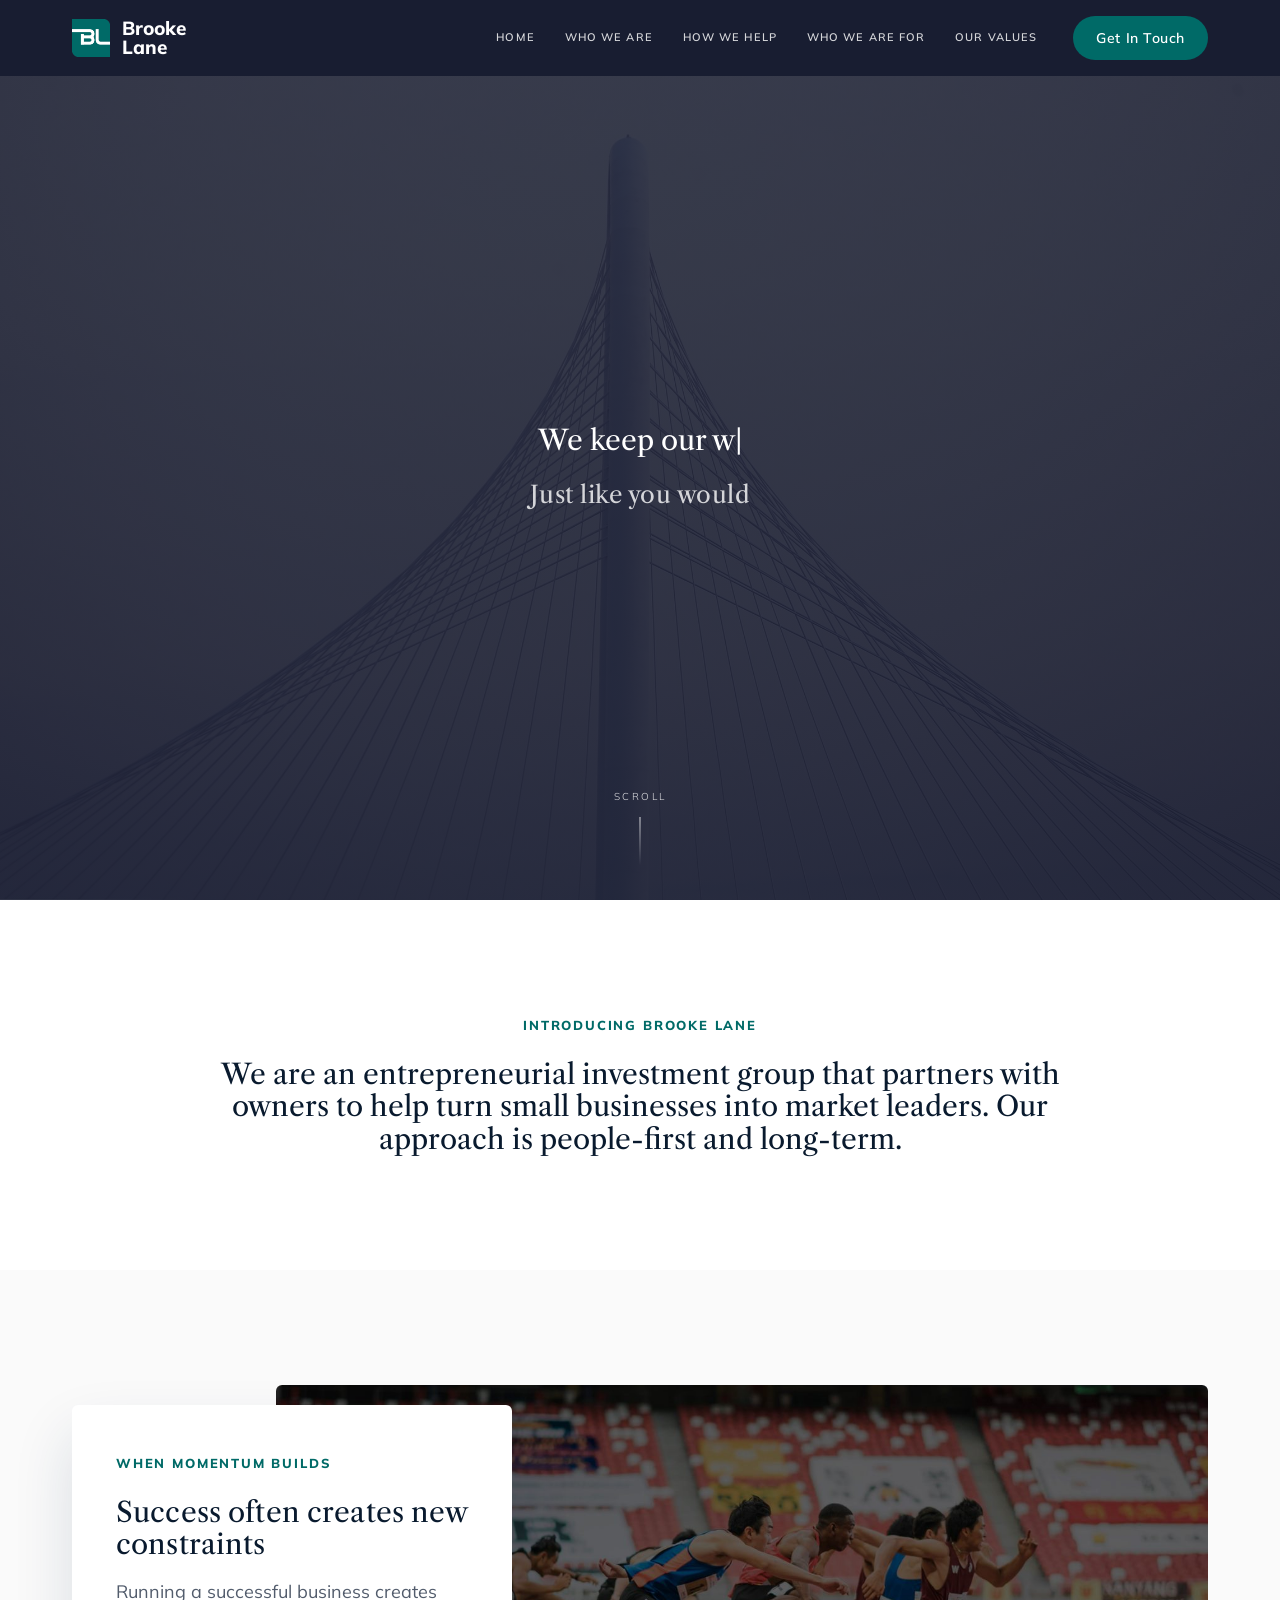
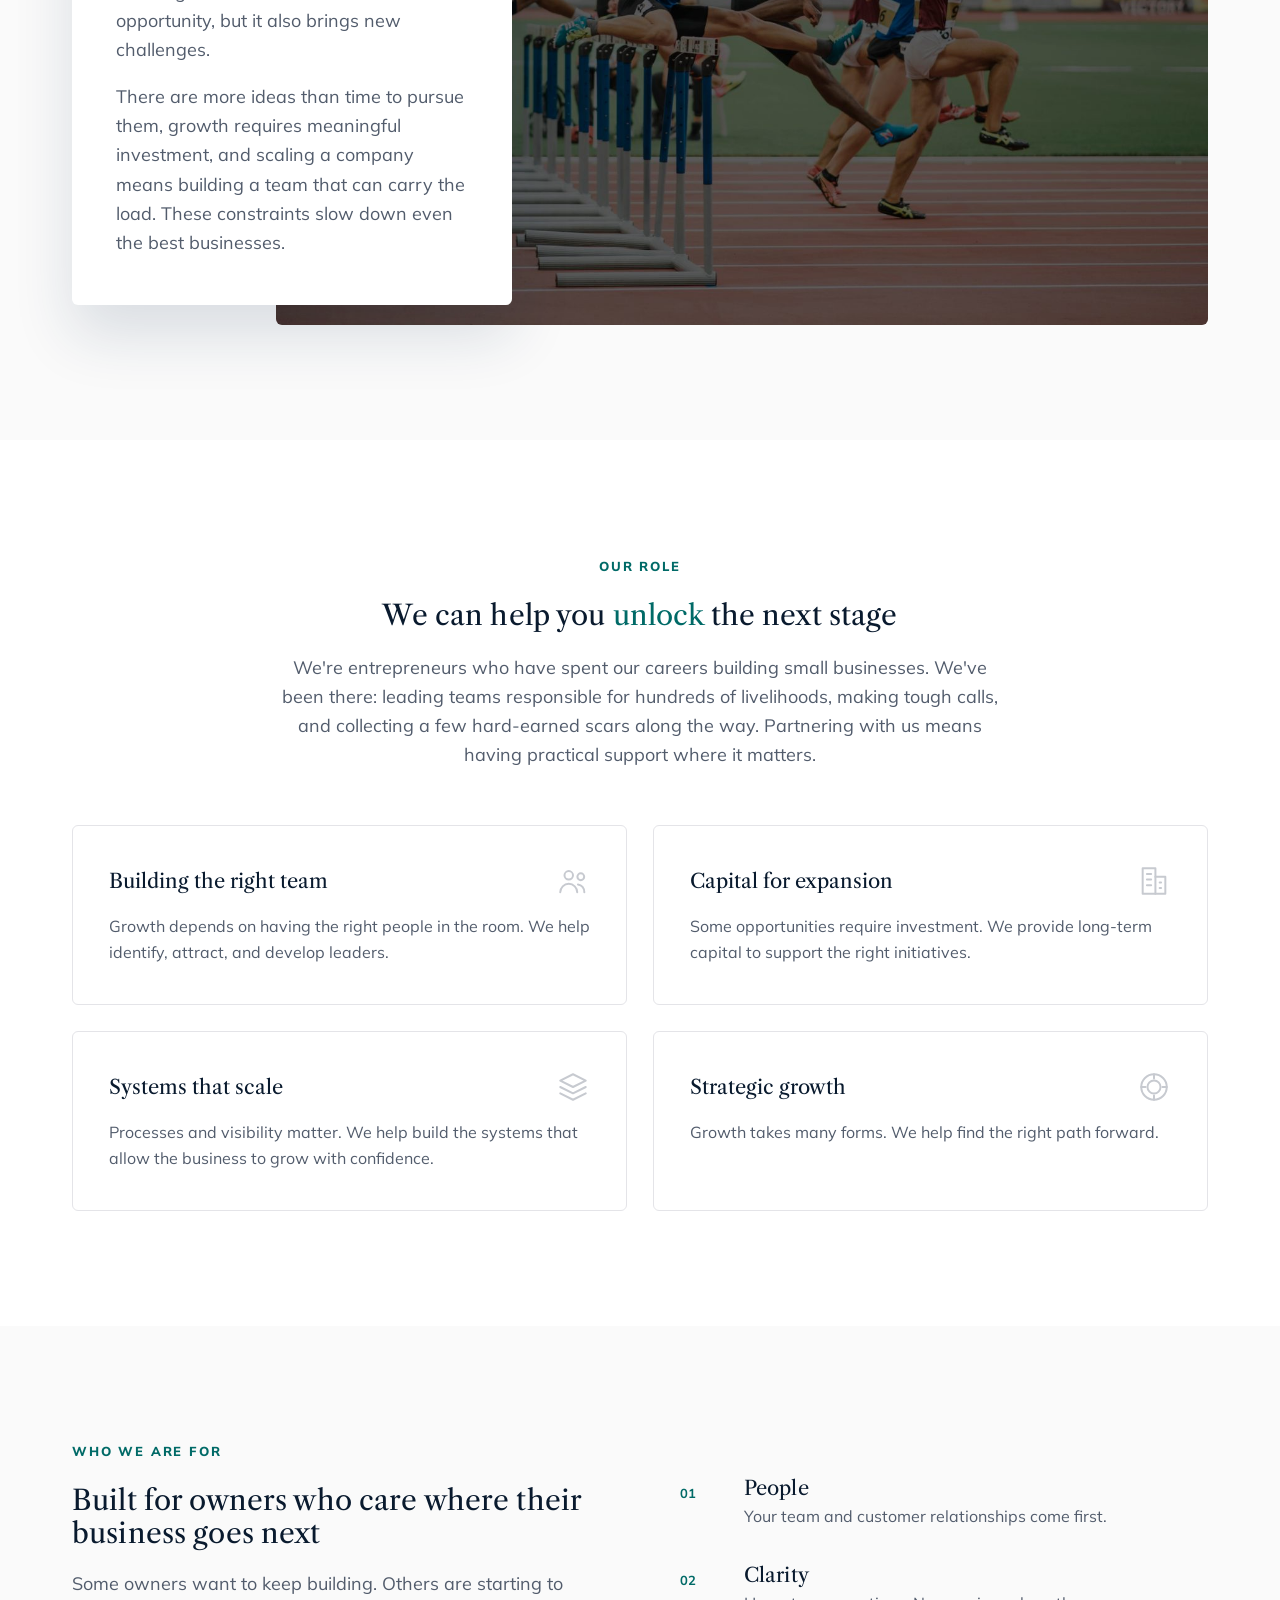
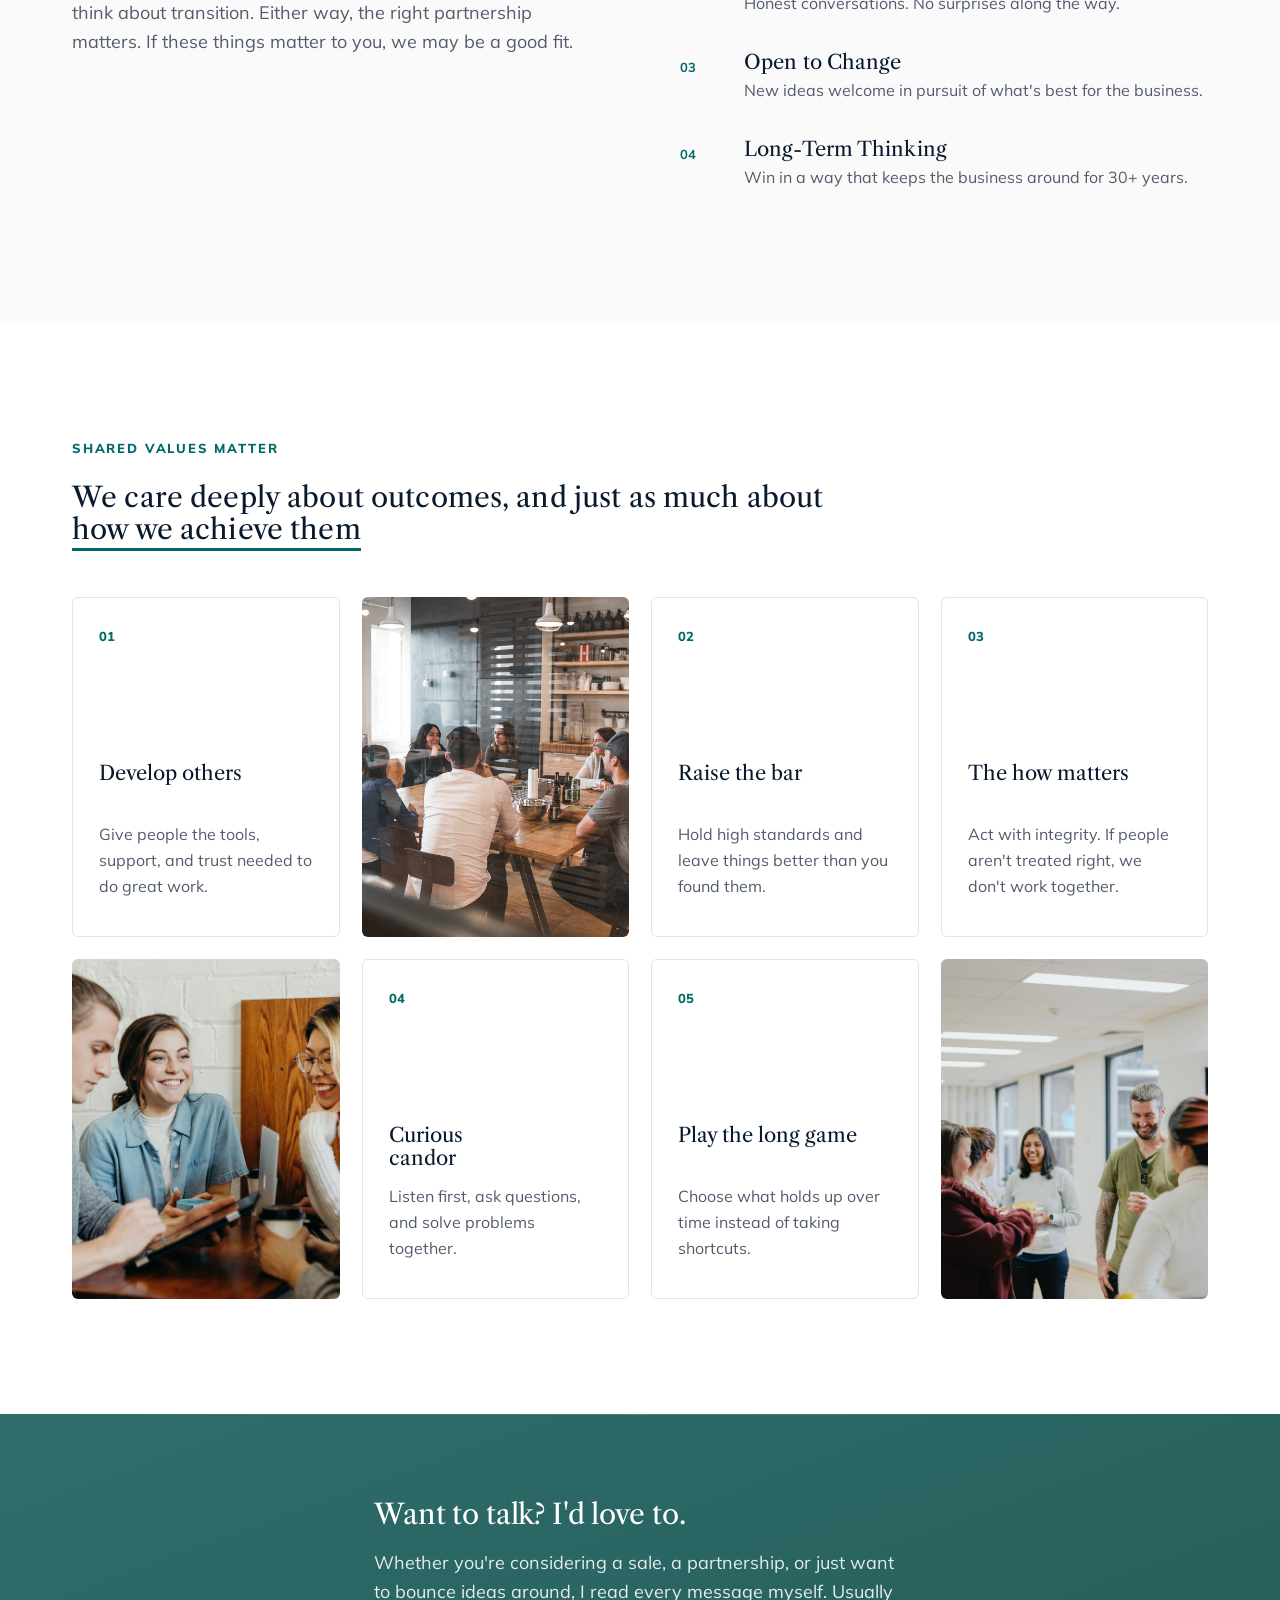
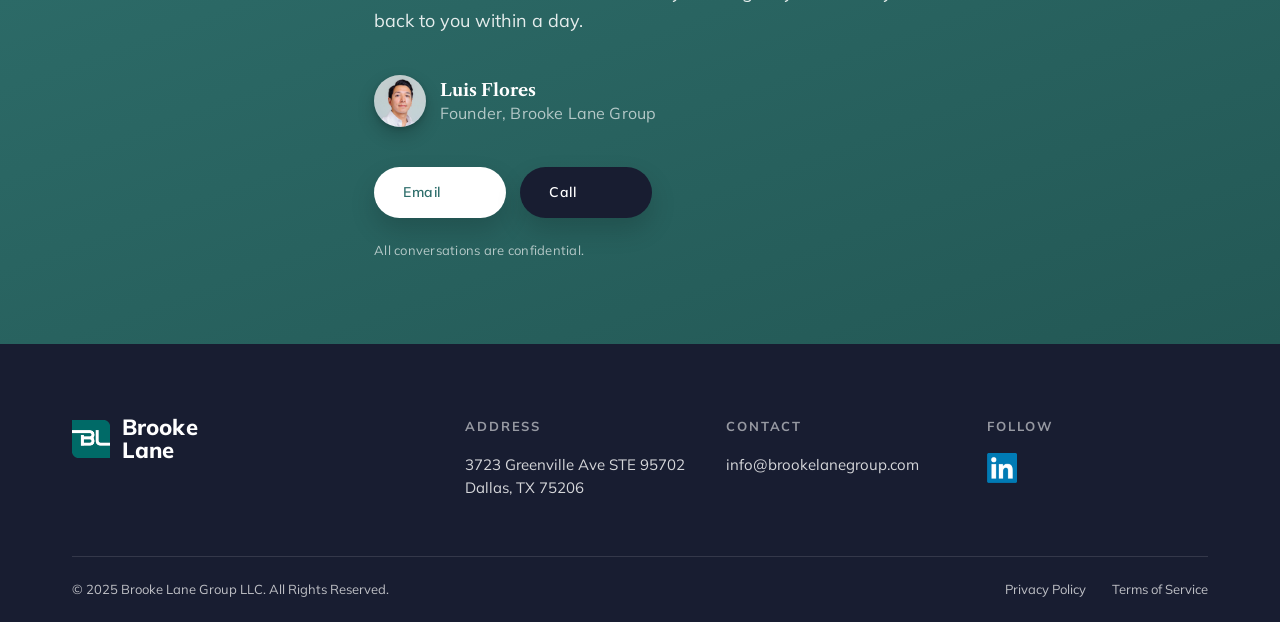
==== commit 607d6e80: "CTA: NYT article-style format with horizontal byline Restructured to read like a "Letter from the Fo" ====
--- a/index.html
+++ b/index.html
@@ -277,10 +277,12 @@
 
     <p class="cta-section__body">Whether you're considering a sale, a partnership, or just want to bounce ideas around, I read every message myself. Usually back to you within a day.</p>
 
-    <div class="cta-section__signature">
+    <div class="cta-section__byline">
       <img class="cta-section__avatar" src="/assets/img/luis-flores.jpg" alt="Luis Flores, Founder of Brooke Lane Group" loading="lazy">
-      <p class="cta-section__caption">Luis Flores &middot; Founder</p>
-      <p class="cta-section__bio">Six years operating at PepsiCo, then worked alongside dozens of entrepreneurs growing small businesses. Stanford MBA.</p>
+      <div class="cta-section__byline-text">
+        <p class="cta-section__byline-name">Luis Flores</p>
+        <p class="cta-section__byline-role">Founder, Brooke Lane Group</p>
+      </div>
     </div>
 
     <div class="cta-section__actions">
@@ -288,7 +290,7 @@
       <a class="btn cta-section__btn cta-section__btn--call" data-tel="63635677181" href="#">Call</a>
     </div>
 
-    <p class="cta-section__trust">All conversations are confidential. NDA on request.</p>
+    <p class="cta-section__trust">All conversations are confidential.</p>
 
   </div>
 </section>
--- a/assets/css/styles.css
+++ b/assets/css/styles.css
@@ -444,7 +444,7 @@
   max-width: 580px;
   margin: 0 auto;
   padding: 0 24px;
-  text-align: center;
+  text-align: left;          /* article-style: everything left-aligned */
 }
 
 /* Headline */
@@ -463,47 +463,48 @@
   text-wrap: pretty;
 }
 
-/* Signature — quieter attribution between the body and action.
-   Smaller photo, lighter bio so it reads as "and this is who's
-   saying it" rather than a full founder section. */
-.cta-section__signature {
+/* NYT-style byline — horizontal block with photo on the left
+   and name + role stacked to the right. Reads as a quiet
+   editorial attribution rather than a centered "founder" tile. */
+.cta-section__byline {
   display: flex;
-  flex-direction: column;
   align-items: center;
-  margin-bottom: clamp(24px, 3vw, 36px);
+  gap: 14px;
+  margin-bottom: clamp(28px, 3.5vw, 40px);
 }
 .cta-section__avatar {
-  width: 64px; height: 64px;
+  width: 52px; height: 52px;
   border-radius: 50%;
   object-fit: cover;
-  margin-bottom: 10px;
   display: block;
+  flex: none;
   box-shadow:
     0 1px 0 rgba(255,255,255,.16) inset,
-    0 10px 22px rgba(0,0,0,.20),
-    0 3px 6px rgba(0,0,0,.14);
-}
-.cta-section__caption {
+    0 8px 18px rgba(0,0,0,.20),
+    0 2px 5px rgba(0,0,0,.14);
+}
+.cta-section__byline-text { line-height: 1.3; }
+.cta-section__byline-name {
+  font-family: var(--serif);
+  font-size: 1.0625rem;
+  font-weight: 700;
+  color: var(--white);
+  margin: 0;
+  letter-spacing: 0;
+}
+.cta-section__byline-role {
   font-family: var(--sans);
-  font-size: var(--fs-footer-body);
-  font-weight: 600;
-  color: rgba(255,255,255,.92);
-  letter-spacing: 0.02em;
-  margin-bottom: 4px;
-}
-.cta-section__bio {
-  font-size: var(--fs-caption);
-  line-height: 1.5;
-  color: rgba(255,255,255,.58);
-  margin: 0;
-  max-width: 380px;
-  text-wrap: balance;
-}
-
-/* Two centered buttons, two different colors */
+  font-size: var(--fs-body-sm);
+  font-weight: 400;
+  color: rgba(255,255,255,.65);
+  margin: 2px 0 0;
+  letter-spacing: 0.01em;
+}
+
+/* Two left-aligned buttons, two different colors */
 .cta-section__actions {
   display: flex;
-  justify-content: center;
+  justify-content: flex-start;
   gap: 14px;
   margin: 0 0 22px;
 }
@@ -535,8 +536,8 @@
 }
 
 @media (max-width: 480px) {
-  .cta-section__avatar { width: 72px; height: 72px; }
-  .cta-section__btn { min-width: 0; flex: 1; max-width: 160px; padding: 12px 22px; }
+  .cta-section__avatar { width: 48px; height: 48px; }
+  .cta-section__btn { min-width: 0; flex: 1; max-width: 180px; padding: 12px 22px; }
 }
 
 /* ============================================================
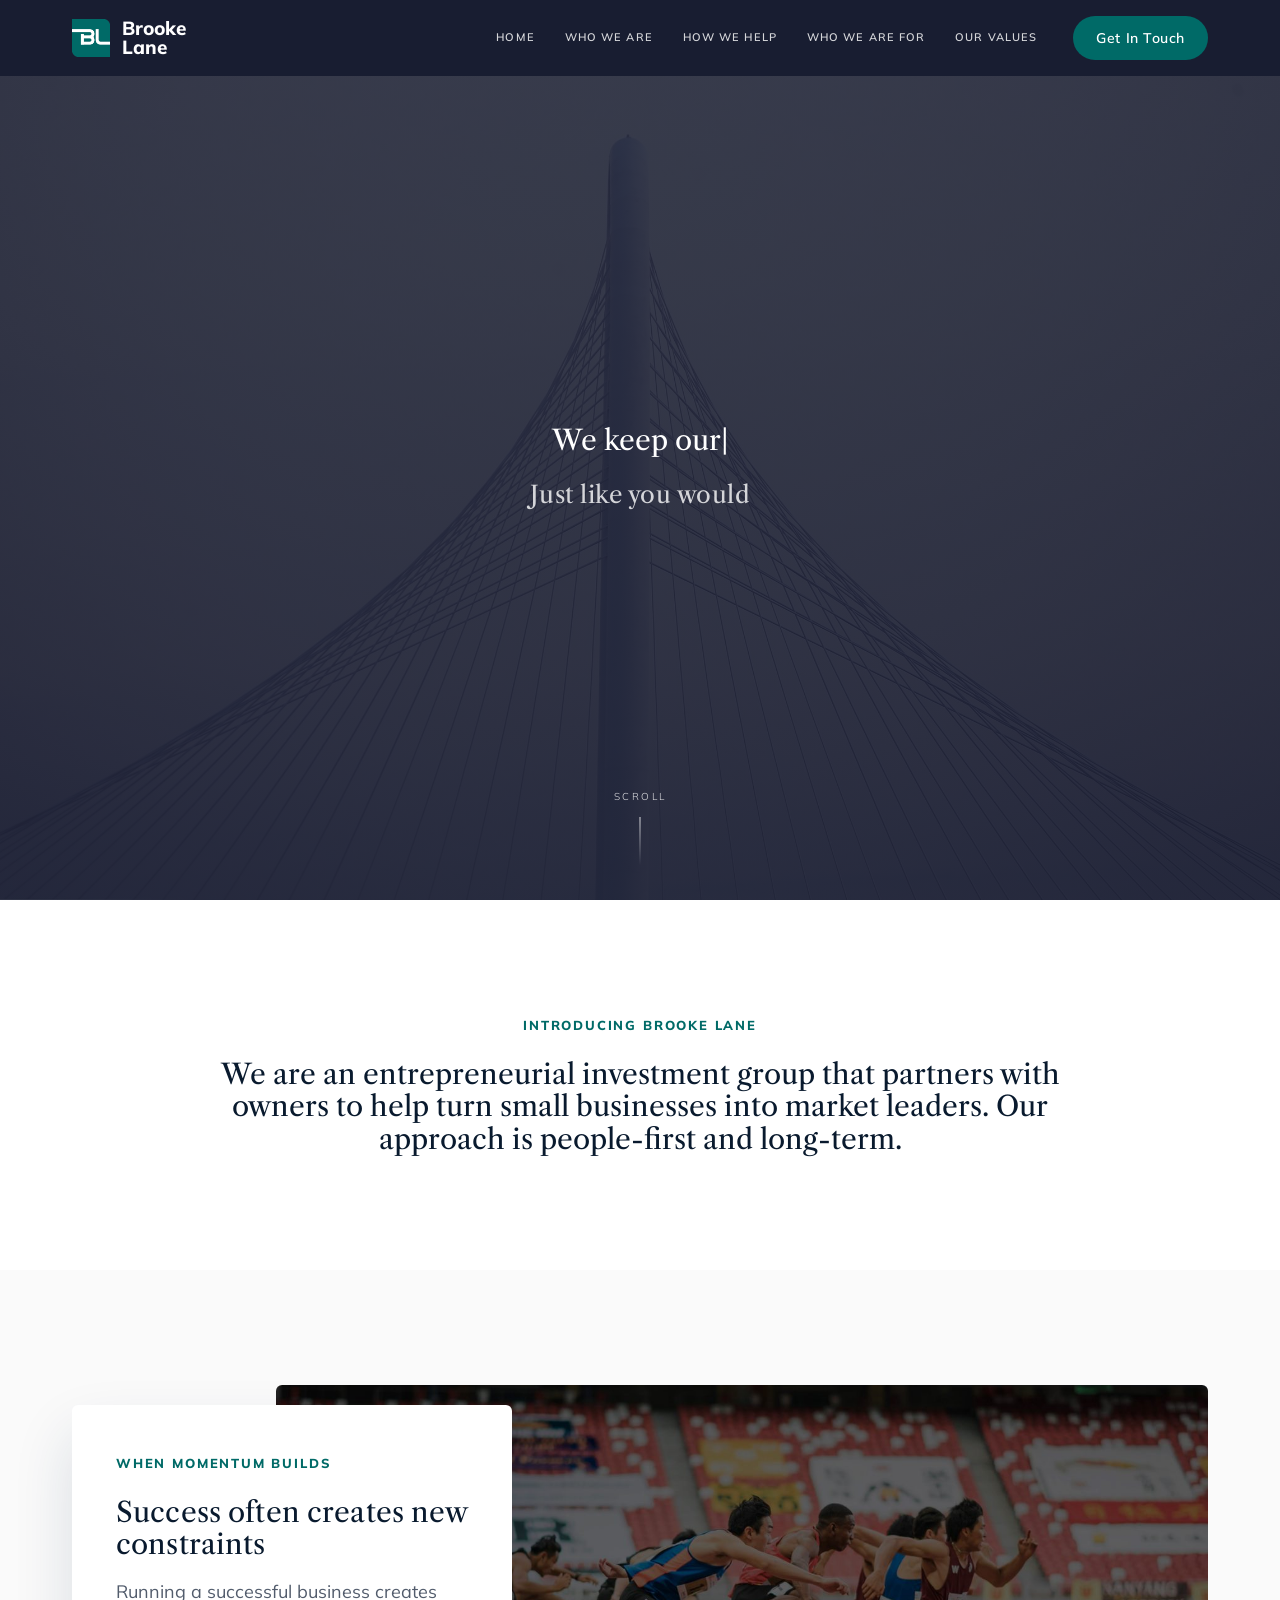
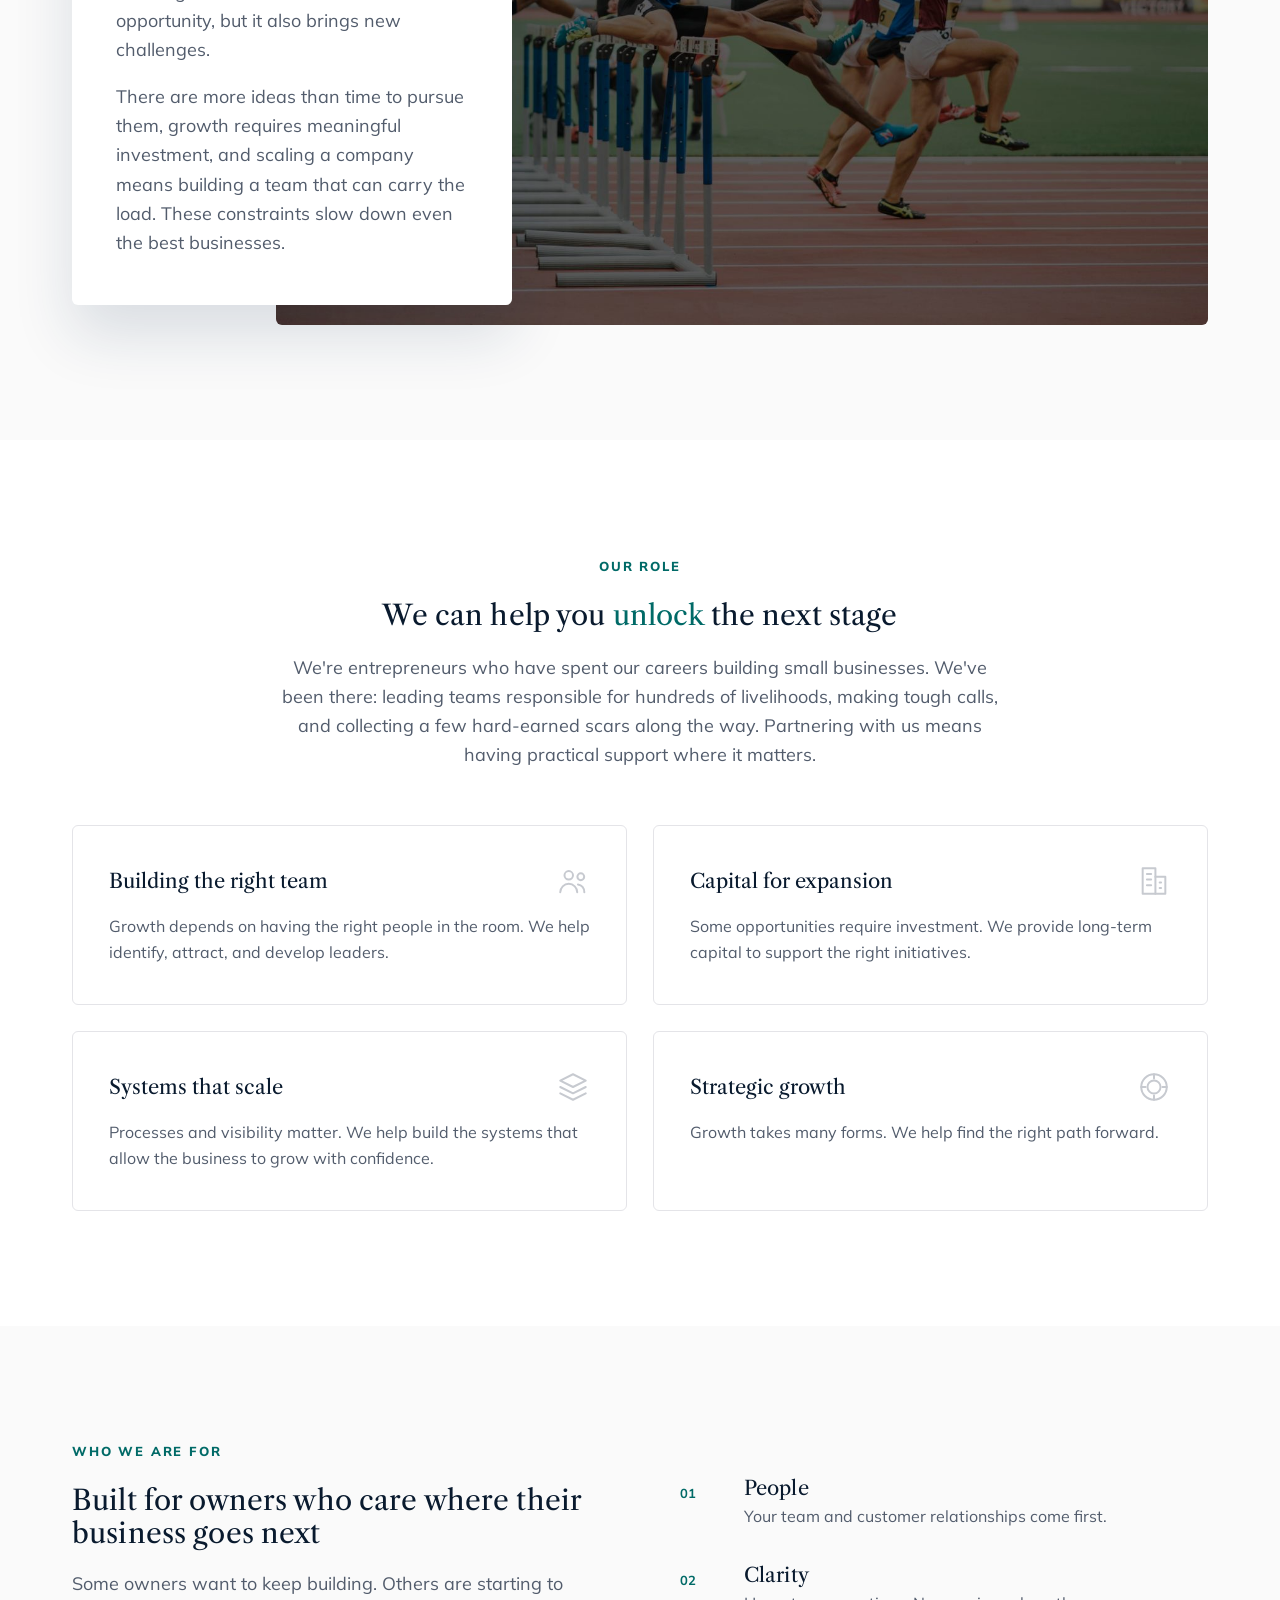
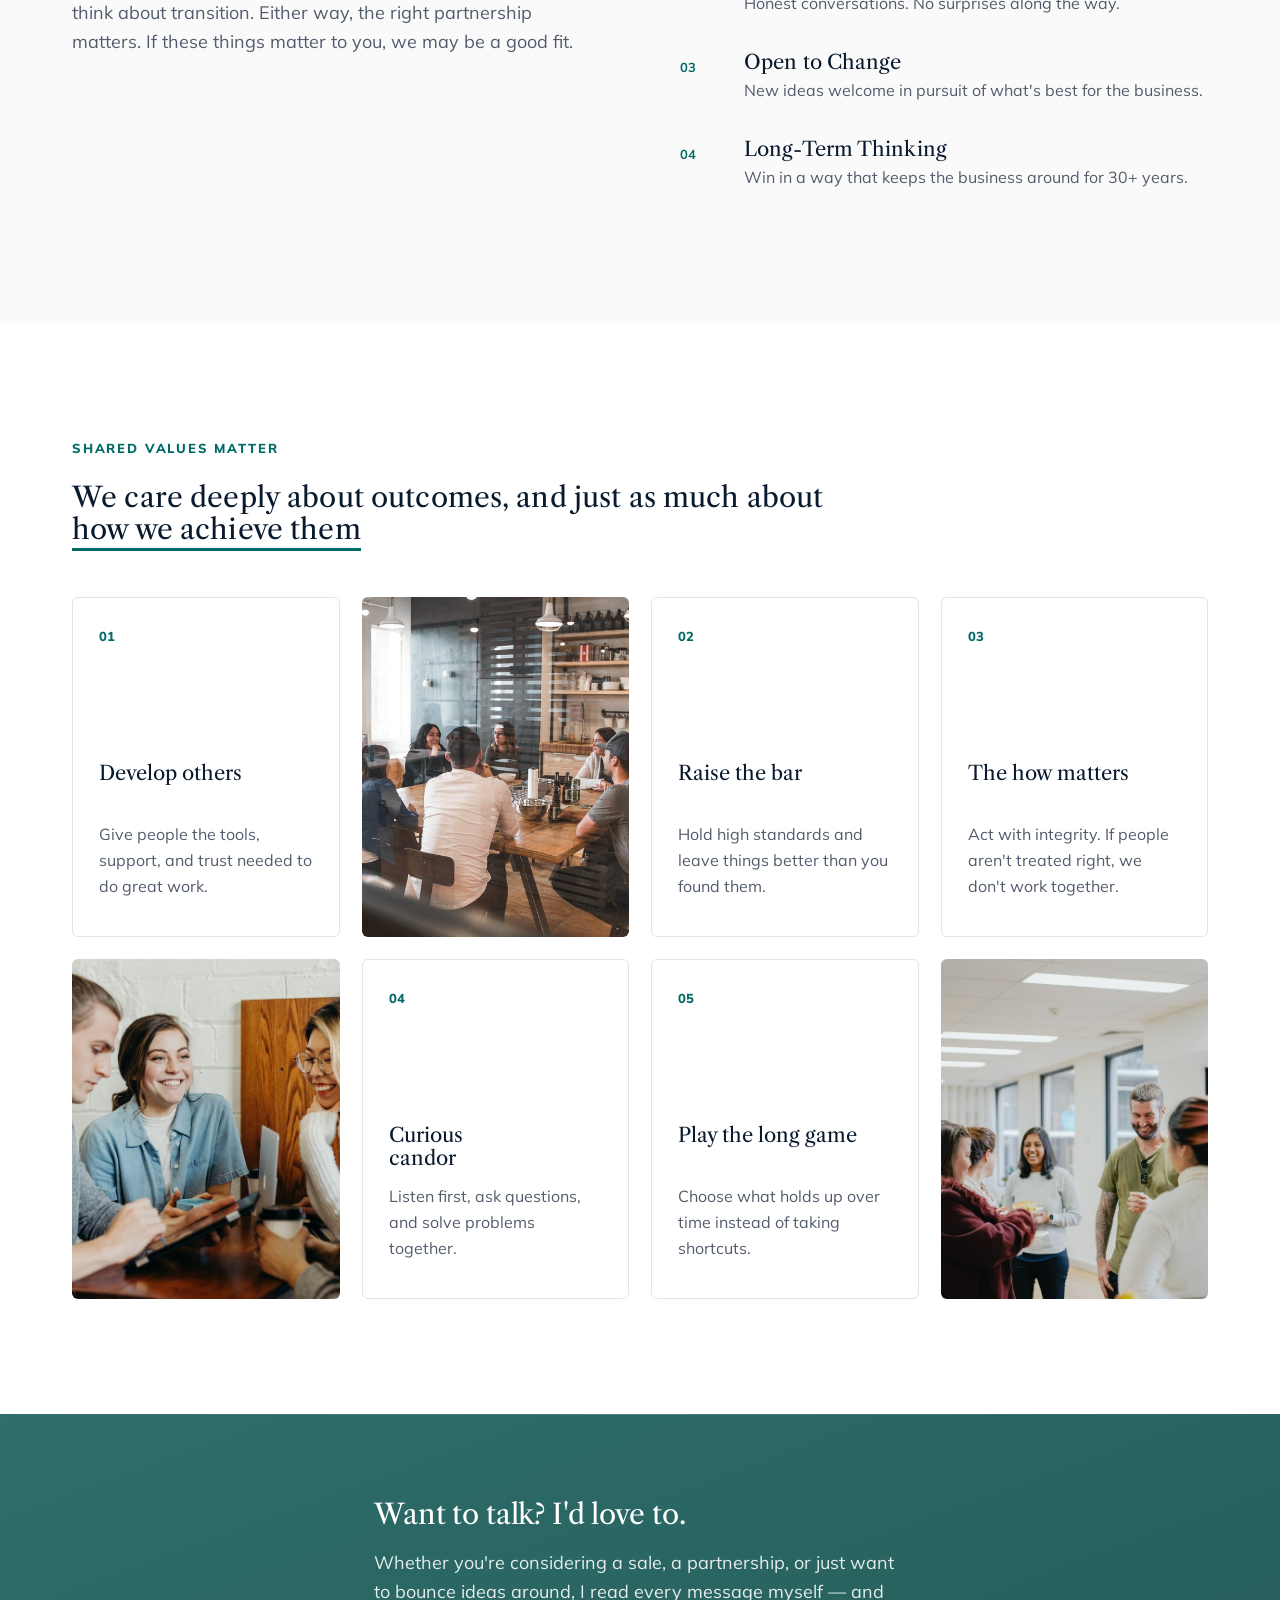
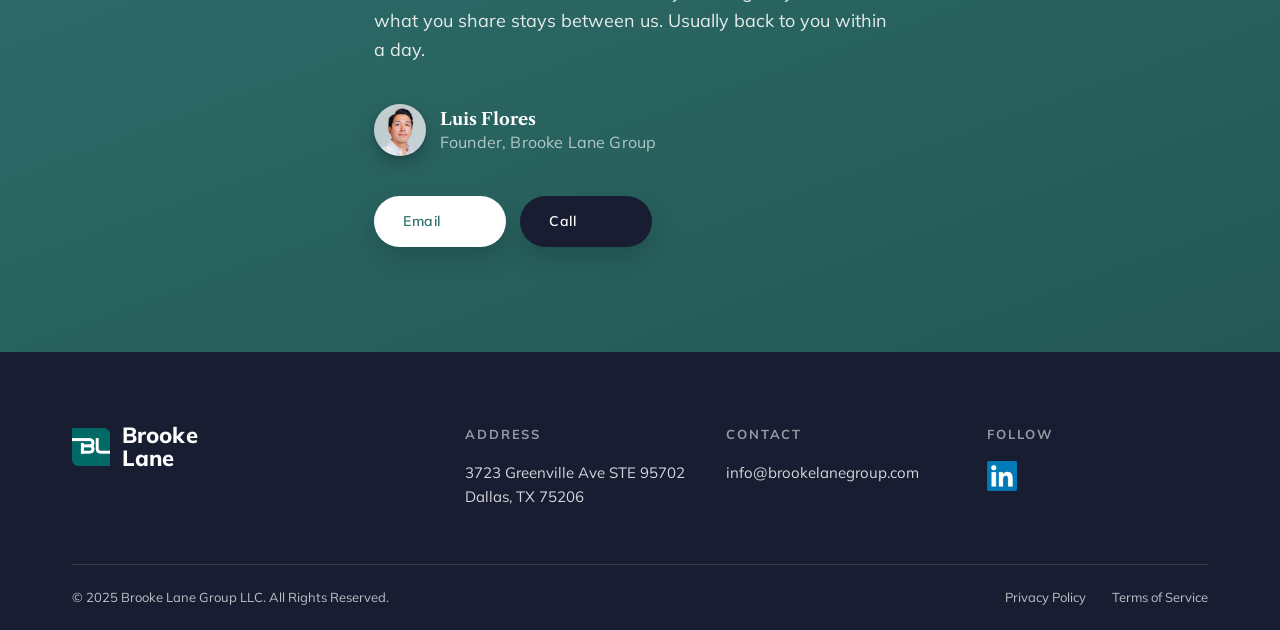
==== commit 387ea333: "Fold confidentiality into Luis's voice; drop separate trust line The standalone "All conversations a" ====
--- a/index.html
+++ b/index.html
@@ -275,7 +275,7 @@
 
     <h2 class="heading cta-section__title">Want to talk? I'd love to.</h2>
 
-    <p class="cta-section__body">Whether you're considering a sale, a partnership, or just want to bounce ideas around, I read every message myself. Usually back to you within a day.</p>
+    <p class="cta-section__body">Whether you're considering a sale, a partnership, or just want to bounce ideas around, I read every message myself — and what you share stays between us. Usually back to you within a day.</p>
 
     <div class="cta-section__byline">
       <img class="cta-section__avatar" src="/assets/img/luis-flores.jpg" alt="Luis Flores, Founder of Brooke Lane Group" loading="lazy">
@@ -289,8 +289,6 @@
       <a class="btn cta-section__btn cta-section__btn--email" data-em="info|brookelanegroup.com" href="#">Email</a>
       <a class="btn cta-section__btn cta-section__btn--call" data-tel="63635677181" href="#">Call</a>
     </div>
-
-    <p class="cta-section__trust">All conversations are confidential.</p>
 
   </div>
 </section>
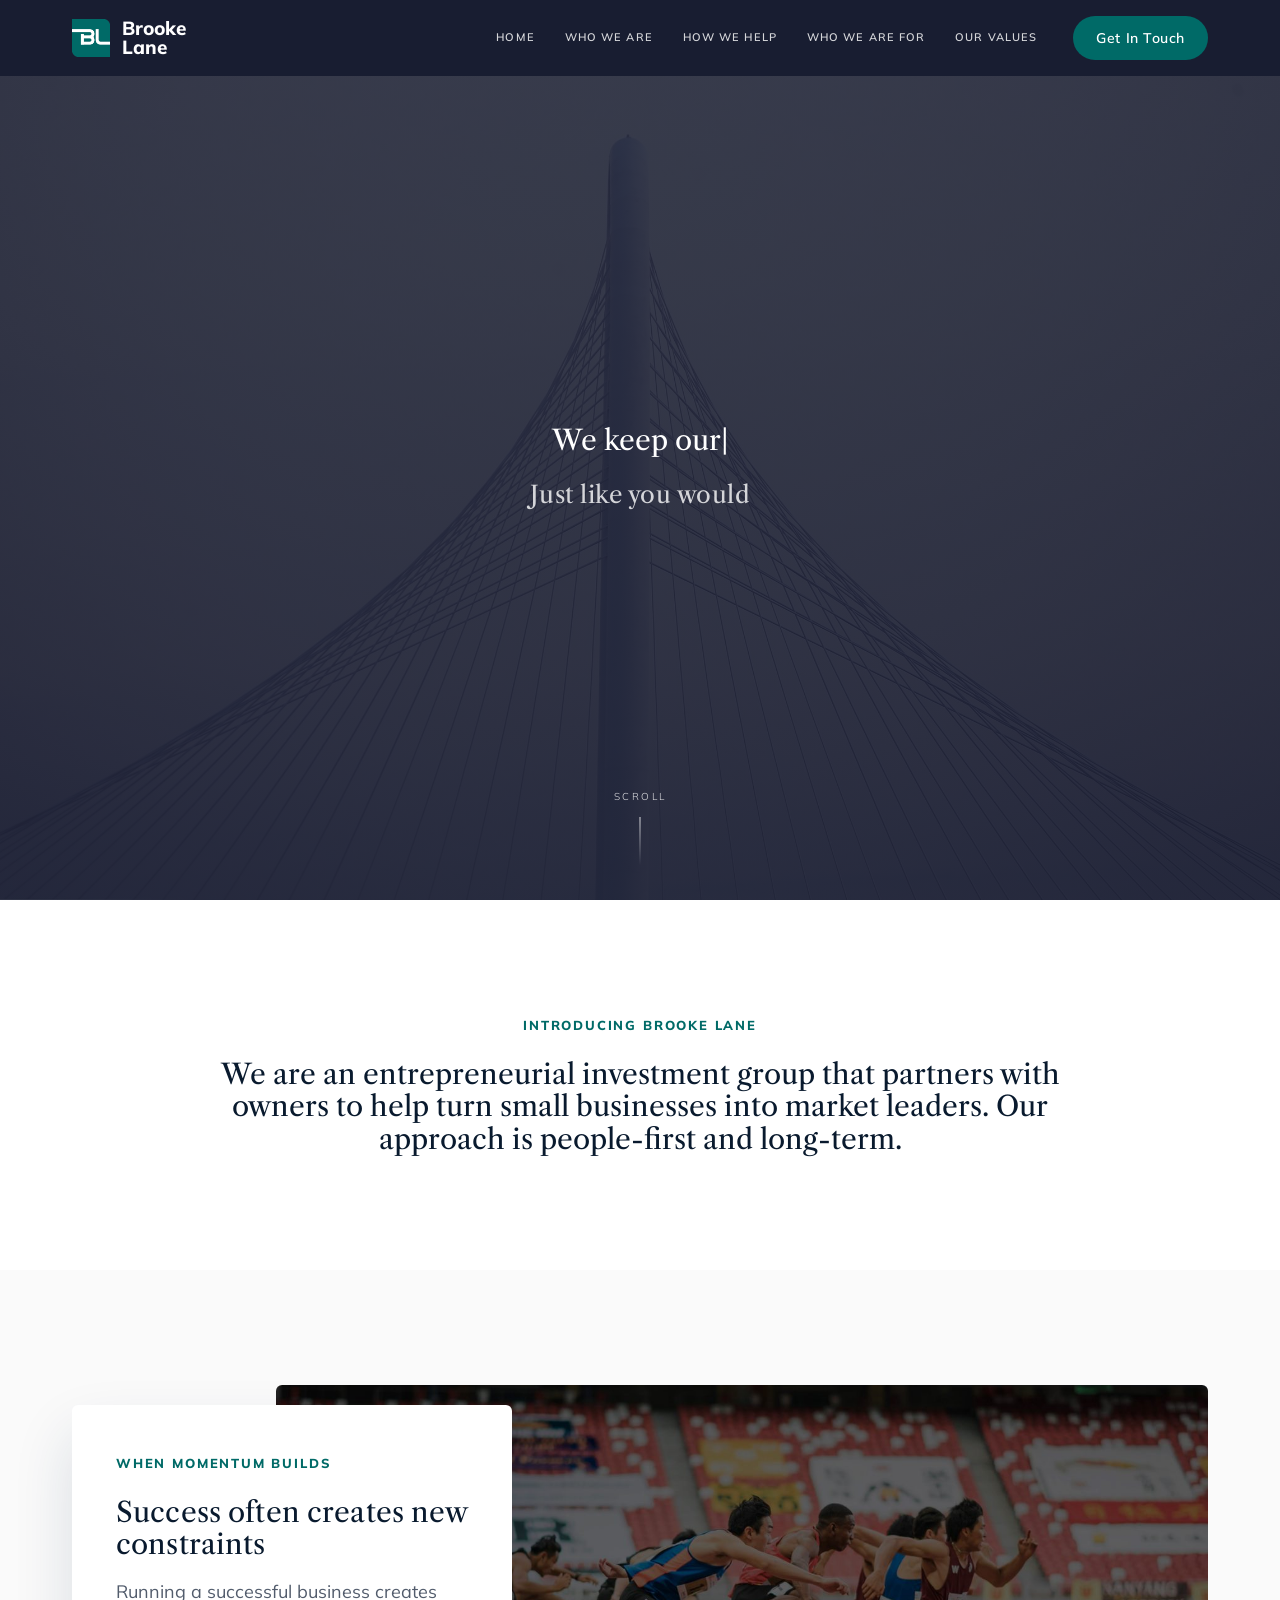
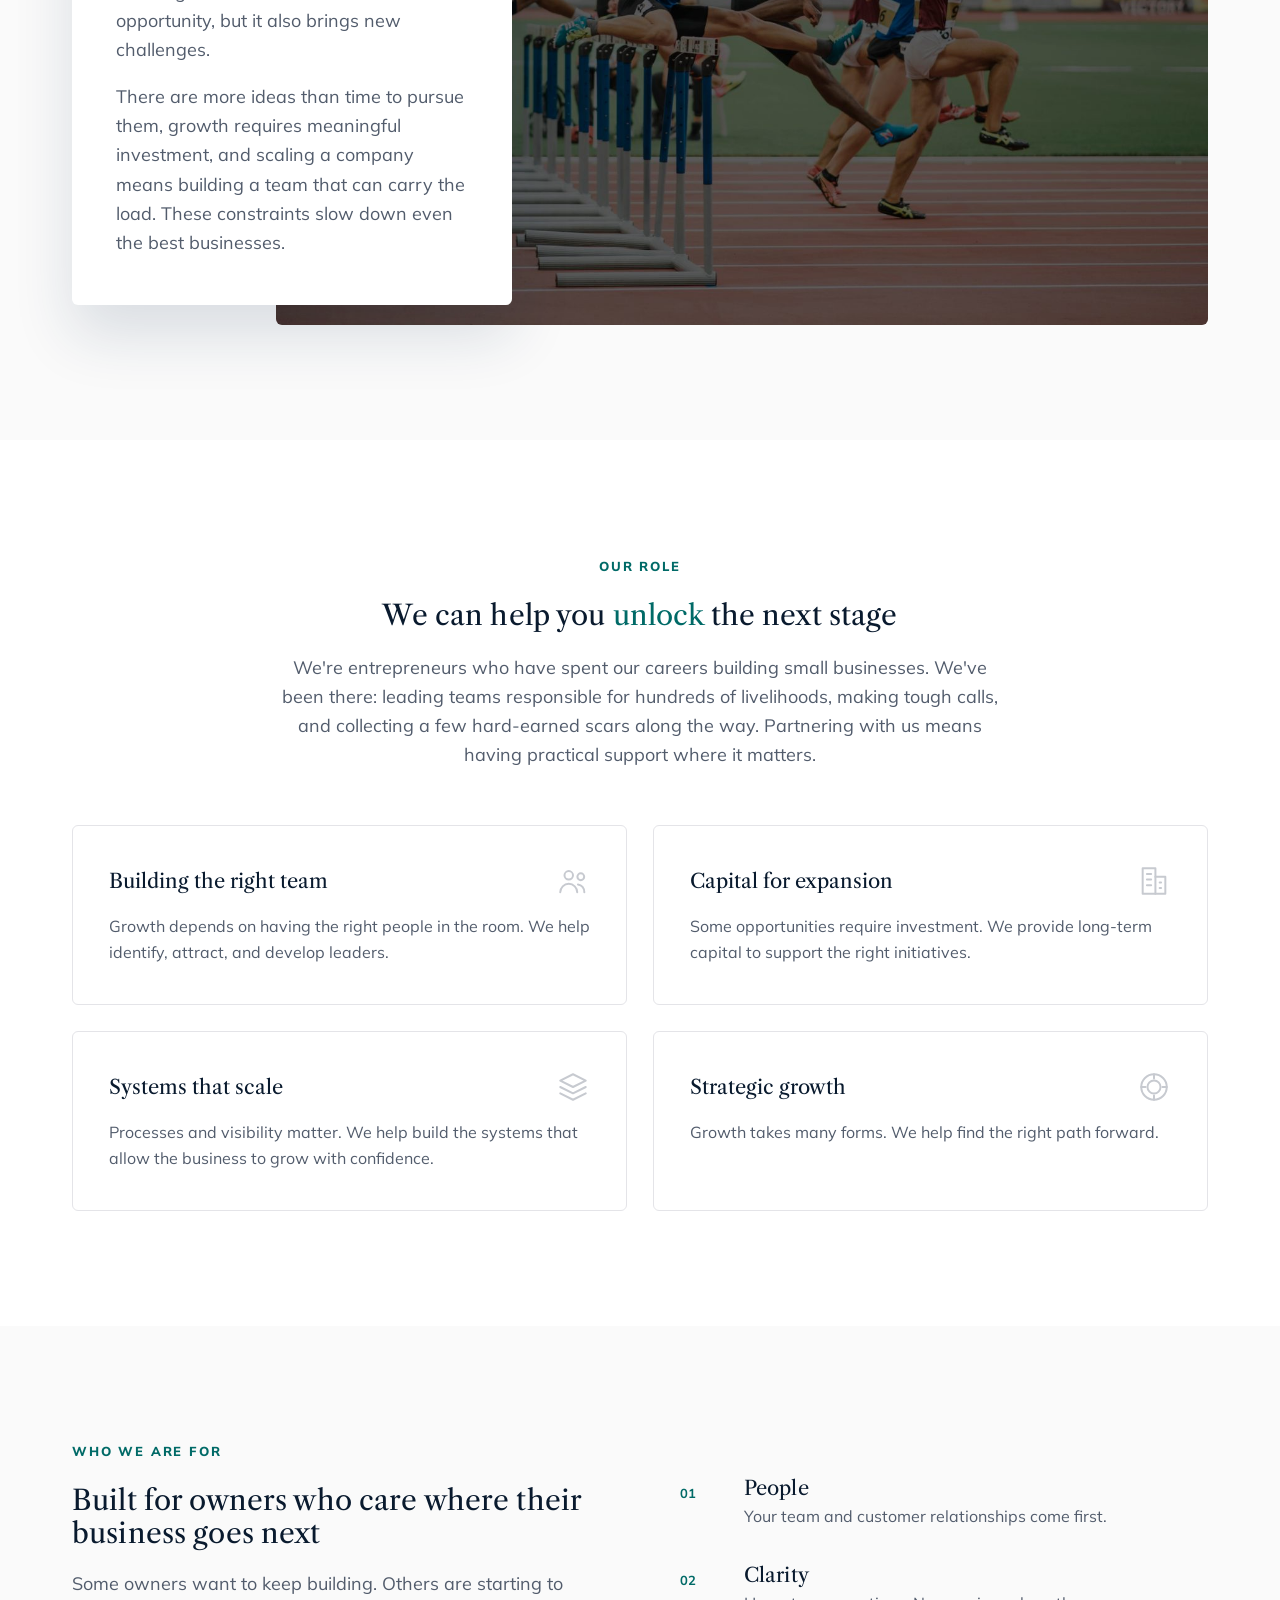
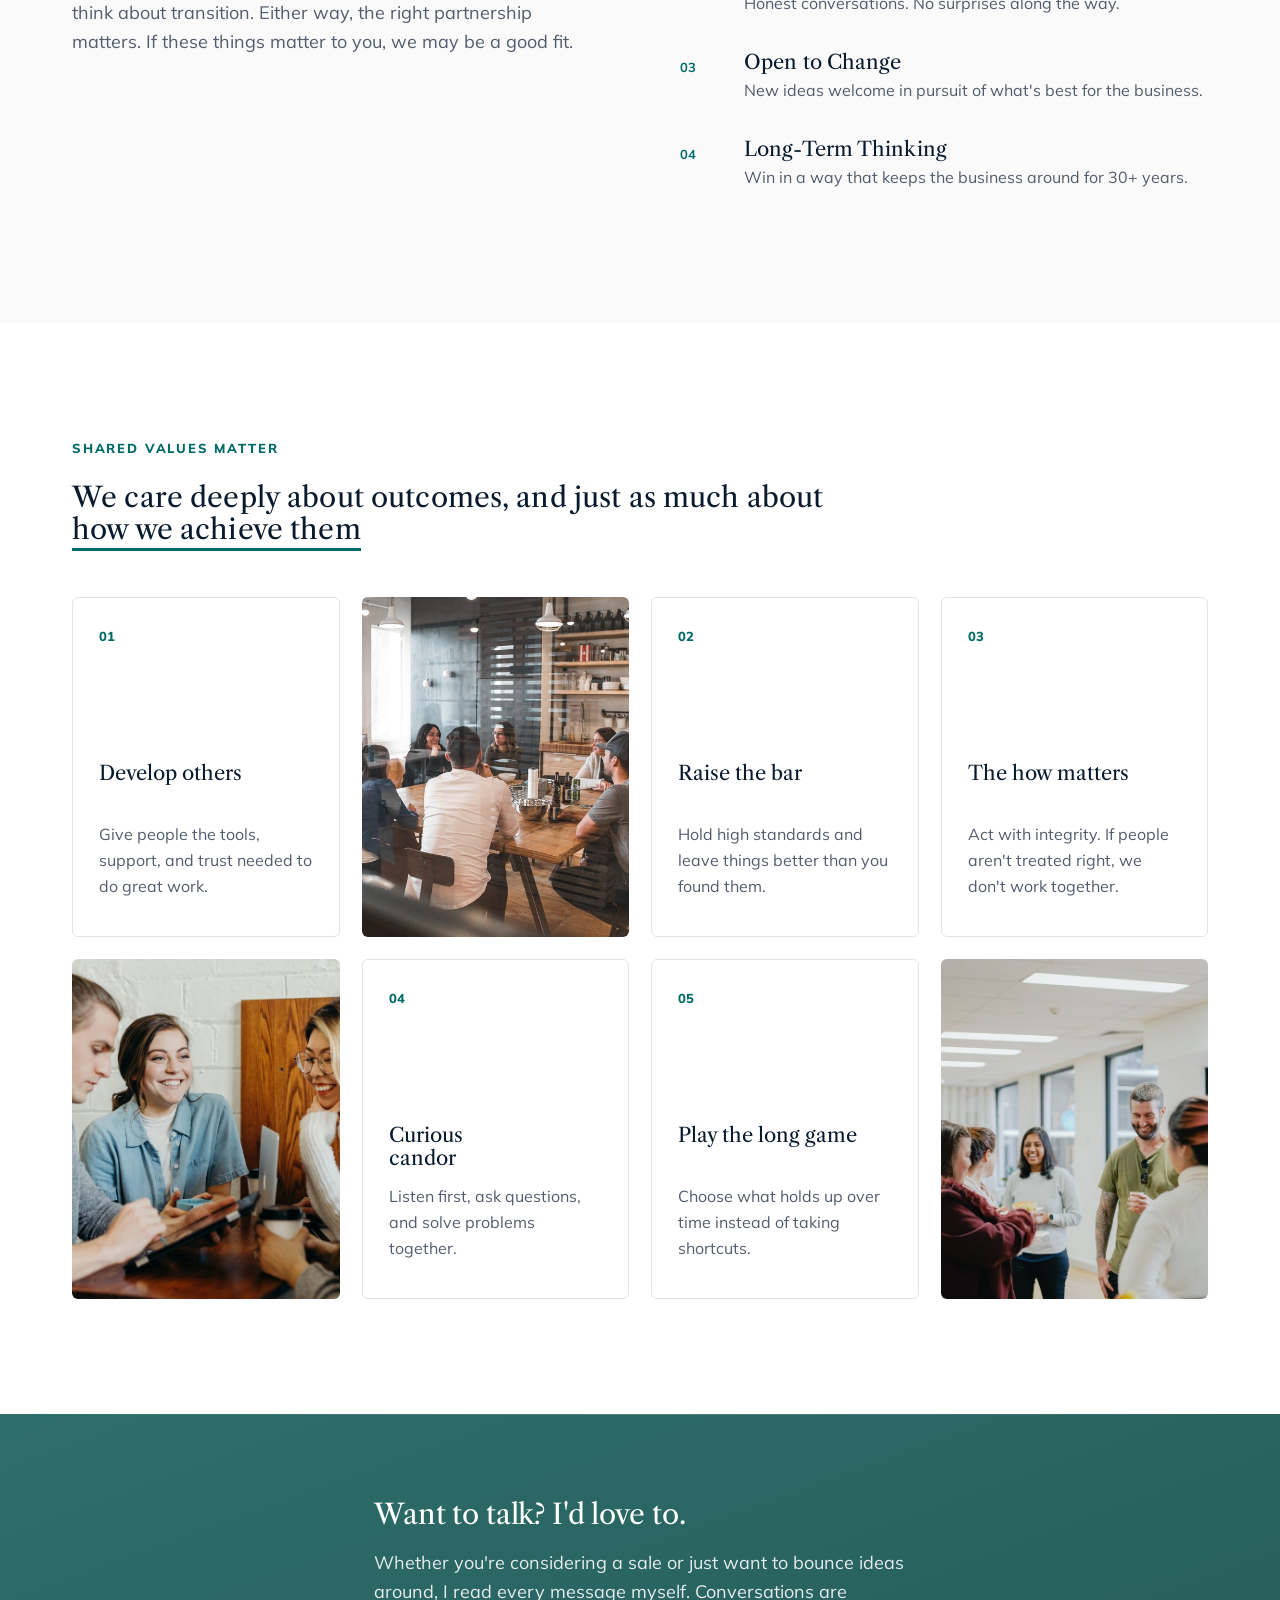
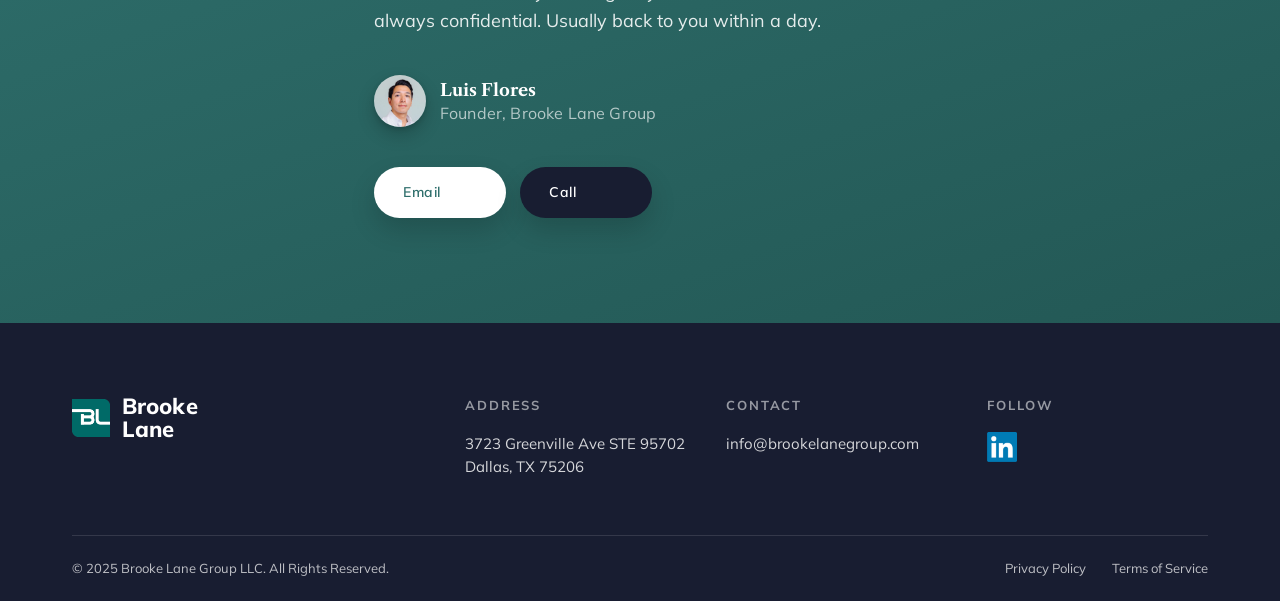
==== commit 9ae56d17: "Update CTA body copy: cleaner three-sentence rhythm" ====
--- a/index.html
+++ b/index.html
@@ -275,7 +275,7 @@
 
     <h2 class="heading cta-section__title">Want to talk? I'd love to.</h2>
 
-    <p class="cta-section__body">Whether you're considering a sale, a partnership, or just want to bounce ideas around, I read every message myself — and what you share stays between us. Usually back to you within a day.</p>
+    <p class="cta-section__body">Whether you're considering a sale or just want to bounce ideas around, I read every message myself. Conversations are always confidential. Usually back to you within a day.</p>
 
     <div class="cta-section__byline">
       <img class="cta-section__avatar" src="/assets/img/luis-flores.jpg" alt="Luis Flores, Founder of Brooke Lane Group" loading="lazy">
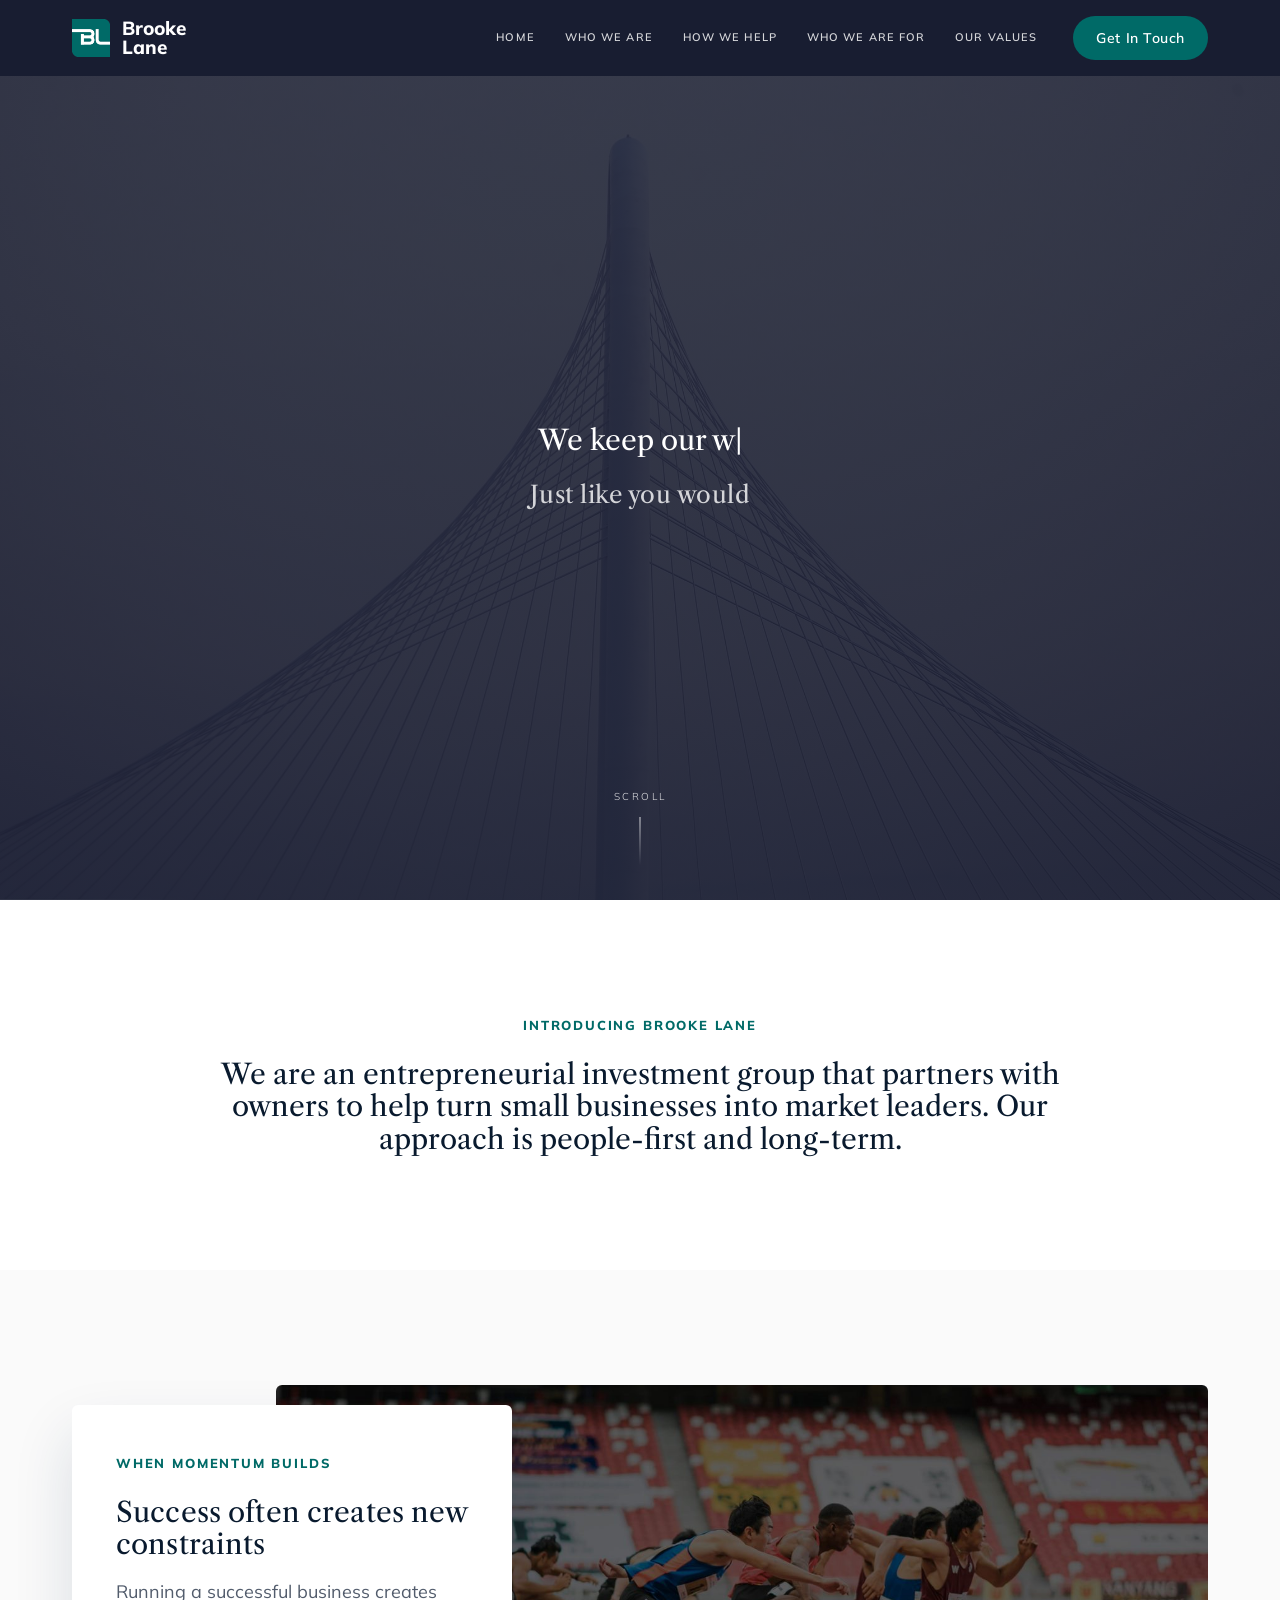
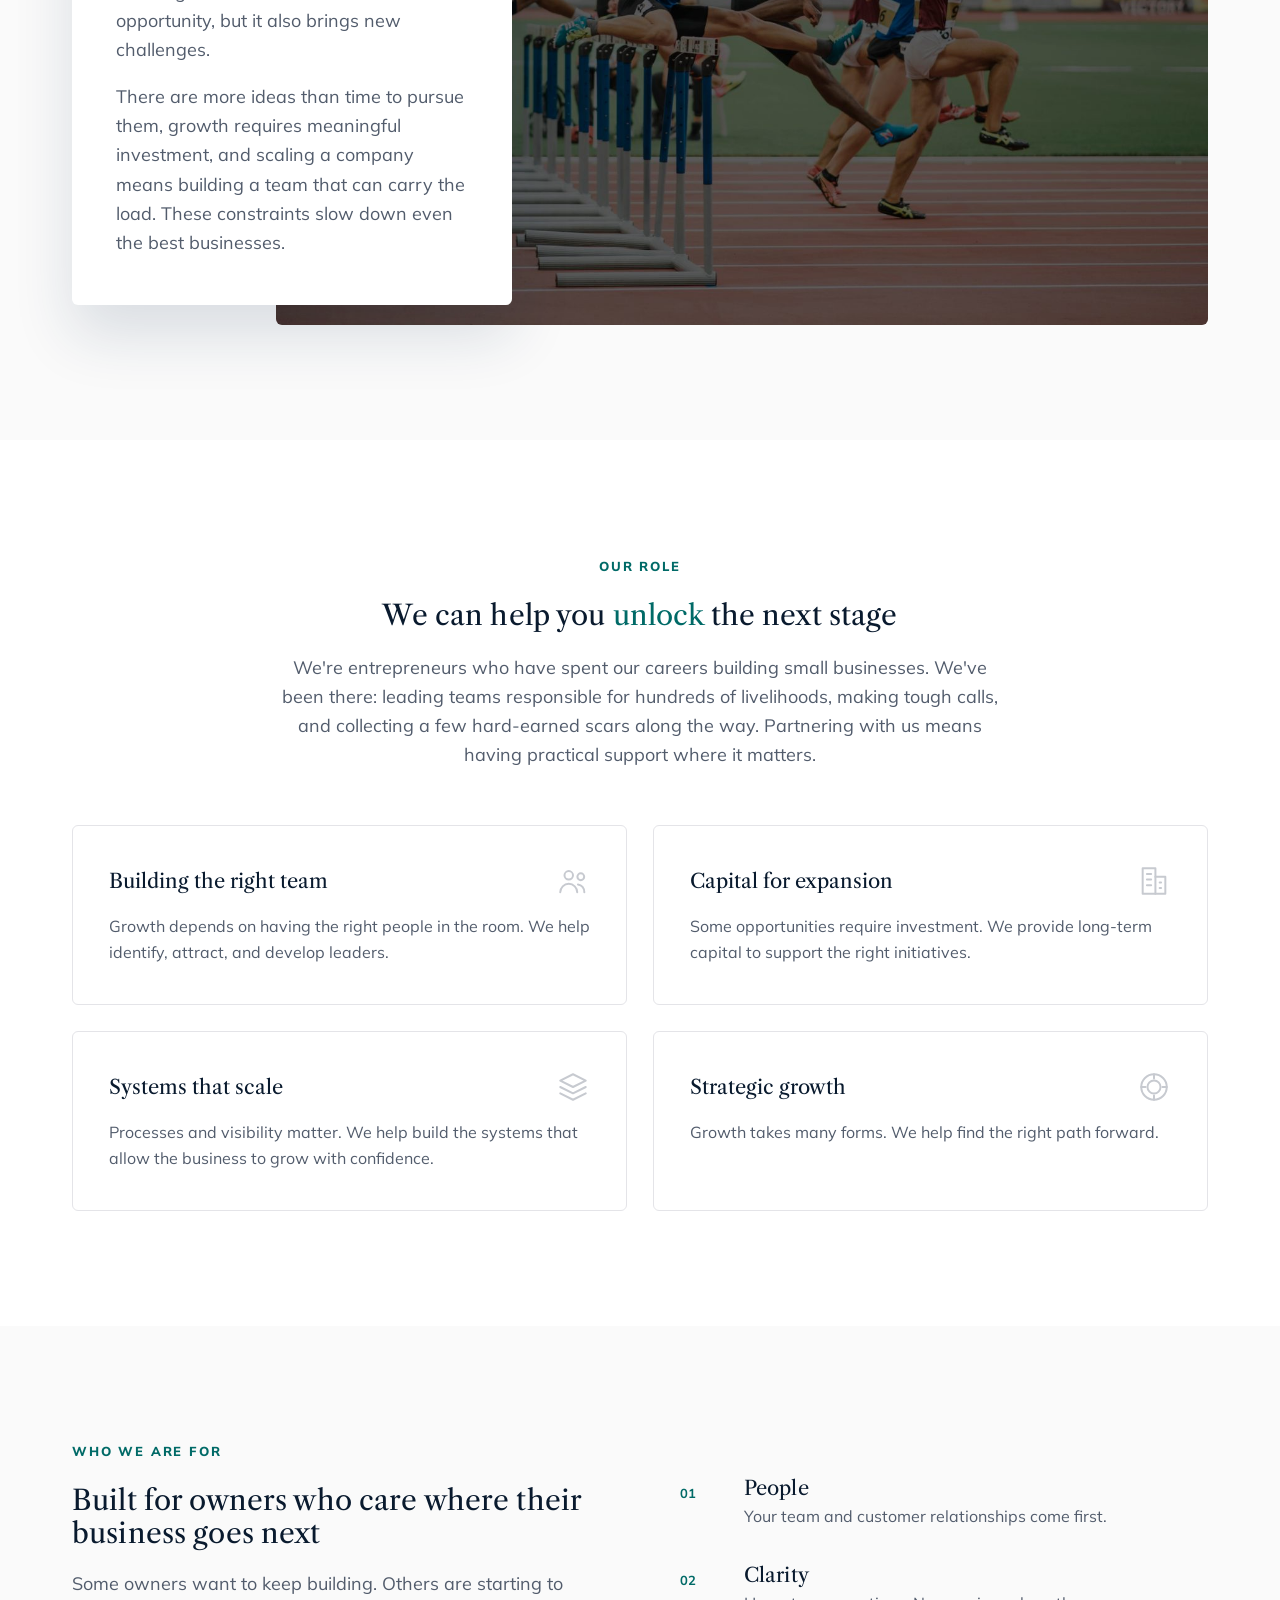
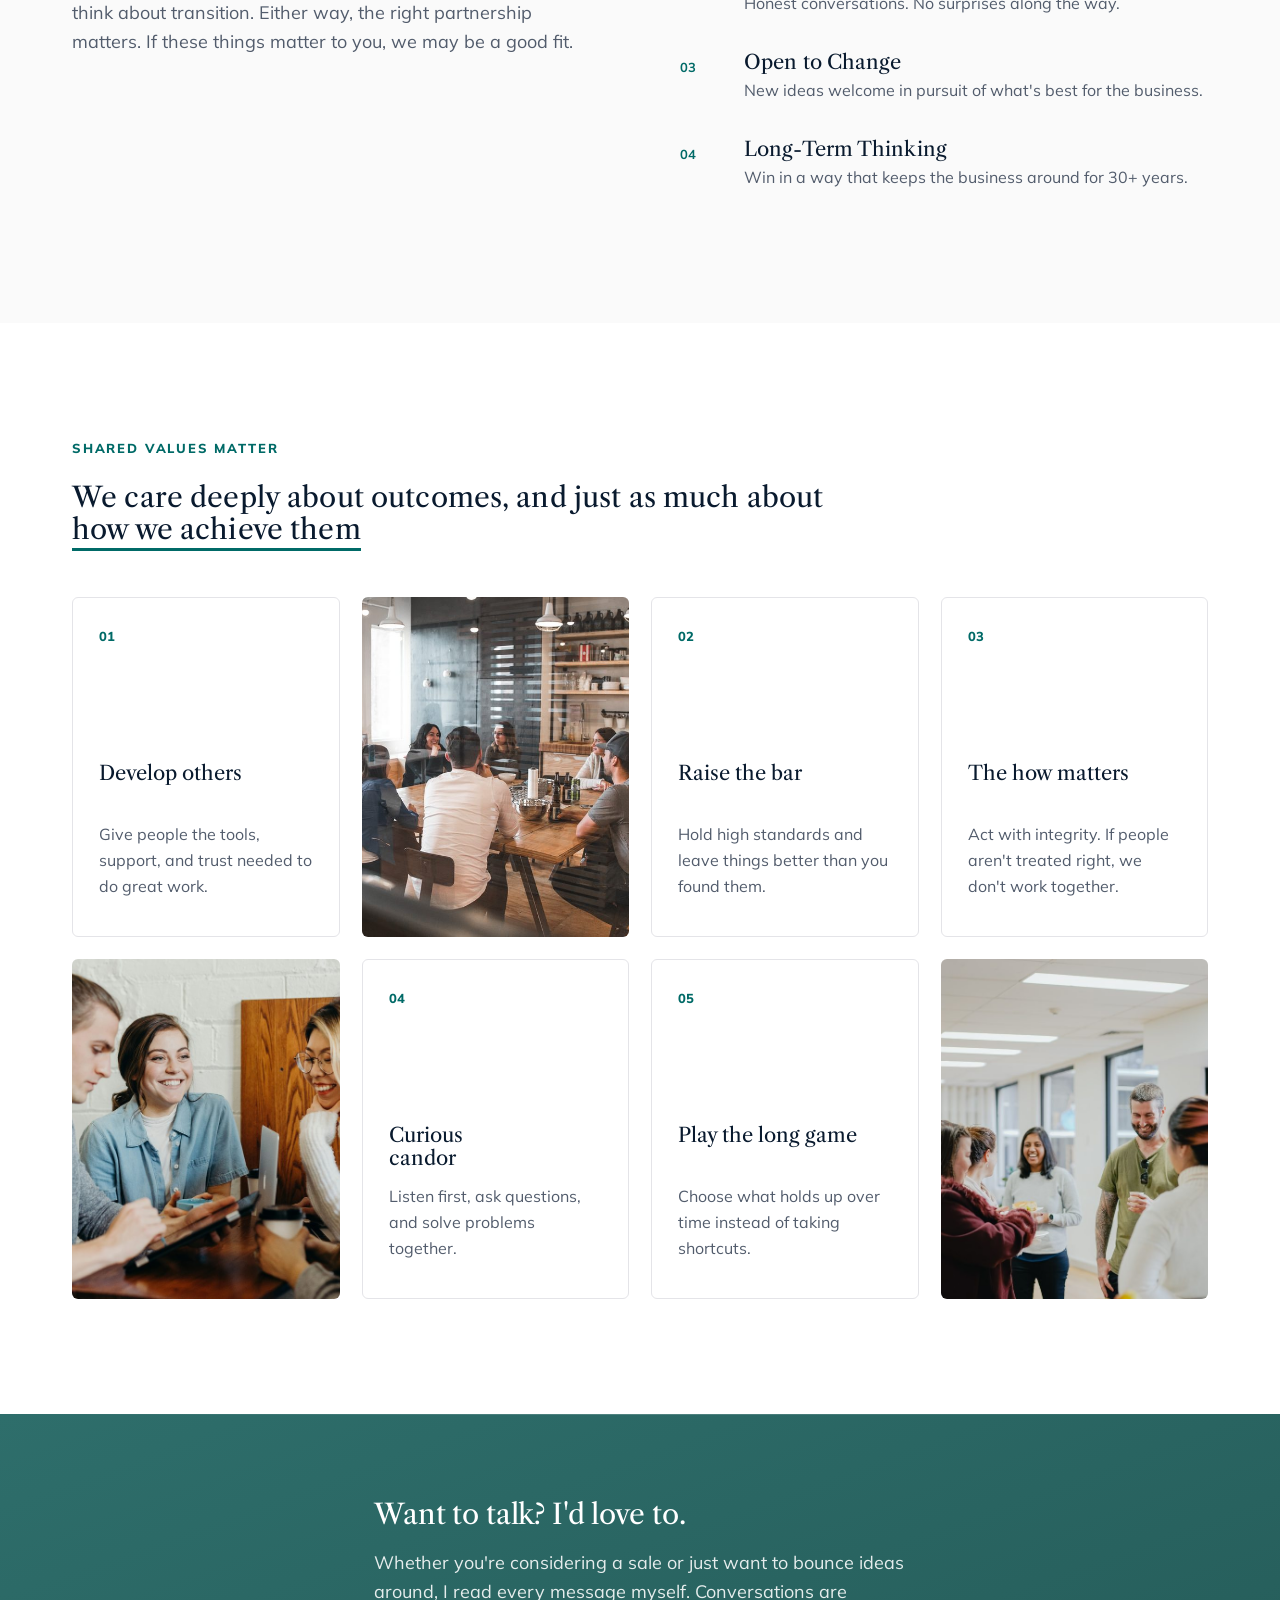
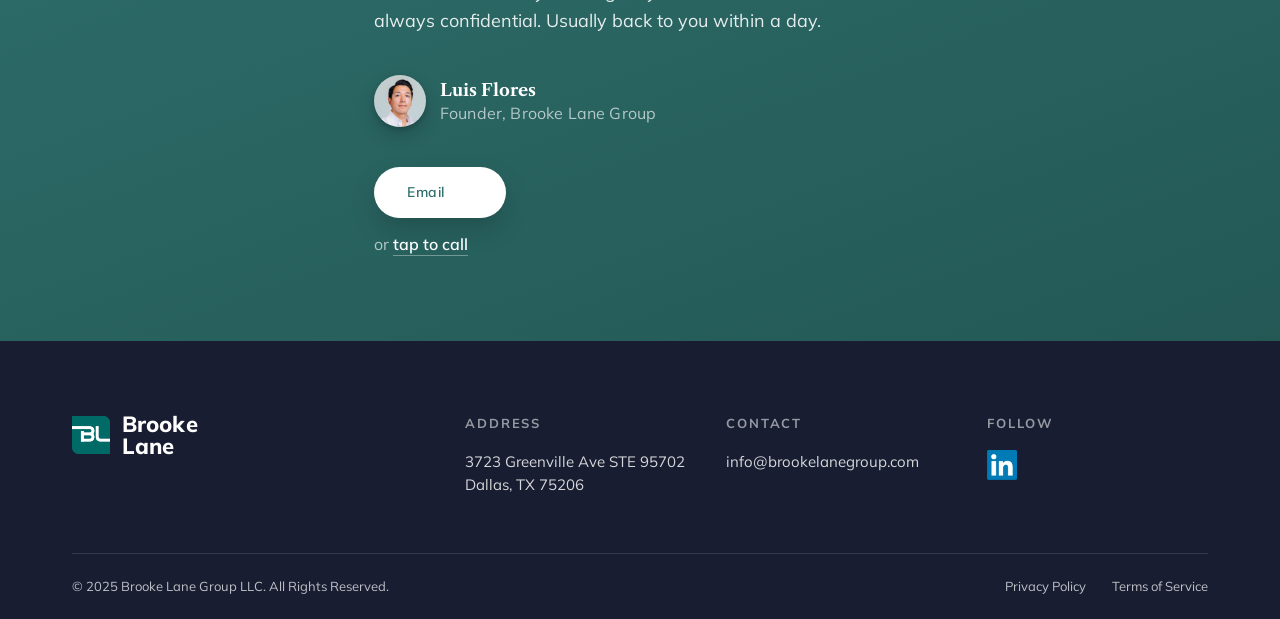
==== commit 99364baf: "CTA: single Email button + 'tap to call' text link (hide phone) Replaced the two-button pair with a " ====
--- a/index.html
+++ b/index.html
@@ -287,8 +287,11 @@
 
     <div class="cta-section__actions">
       <a class="btn cta-section__btn cta-section__btn--email" data-em="info|brookelanegroup.com" href="#">Email</a>
-      <a class="btn cta-section__btn cta-section__btn--call" data-tel="63635677181" href="#">Call</a>
-    </div>
+    </div>
+
+    <p class="cta-section__alt">
+      or <a class="cta-section__phone-link" data-tel="63635677181" href="#">tap to call</a>
+    </p>
 
   </div>
 </section>
--- a/assets/css/styles.css
+++ b/assets/css/styles.css
@@ -501,16 +501,15 @@
   letter-spacing: 0.01em;
 }
 
-/* Two left-aligned buttons, two different colors */
+/* Single primary action — left-aligned Email pill */
 .cta-section__actions {
   display: flex;
   justify-content: flex-start;
-  gap: 14px;
-  margin: 0 0 22px;
+  margin: 0 0 14px;
 }
 .cta-section__btn {
   min-width: 132px;
-  padding: 13px 28px;
+  padding: 13px 32px;
   font-size: var(--fs-btn);
   box-shadow: 0 12px 26px rgba(0,0,0,.16);
 }
@@ -520,11 +519,23 @@
   color: var(--teal-cta);
 }
 .cta-section__btn--email:hover { background: var(--white); color: #1c4744; }
-.cta-section__btn--call {
-  background: var(--navy-dark);
+
+/* "or tap to call" supporting link — number is never visible in
+   the DOM (just lives inside the tel: href), defeating phone-
+   scraping bots while keeping tap-to-dial working for humans. */
+.cta-section__alt {
+  font-size: var(--fs-body-sm);
+  color: rgba(255,255,255,.65);
+  margin: 0;
+}
+.cta-section__phone-link {
   color: var(--white);
-}
-.cta-section__btn--call:hover { background: #0e1424; color: var(--white); }
+  font-weight: 600;
+  border-bottom: 1px solid rgba(255,255,255,.35);
+  padding-bottom: 1px;
+  transition: border-color .15s ease;
+}
+.cta-section__phone-link:hover { border-color: var(--white); }
 
 /* Trust micro-line */
 .cta-section__trust {
@@ -537,7 +548,13 @@
 
 @media (max-width: 480px) {
   .cta-section__avatar { width: 48px; height: 48px; }
-  .cta-section__btn { min-width: 0; flex: 1; max-width: 180px; padding: 12px 22px; }
+  .cta-section__btn {
+    flex: none;
+    min-width: 0;
+    padding: 11px 26px;
+    font-size: 0.875rem;
+    box-shadow: 0 8px 18px rgba(0,0,0,.14);
+  }
 }
 
 /* ============================================================
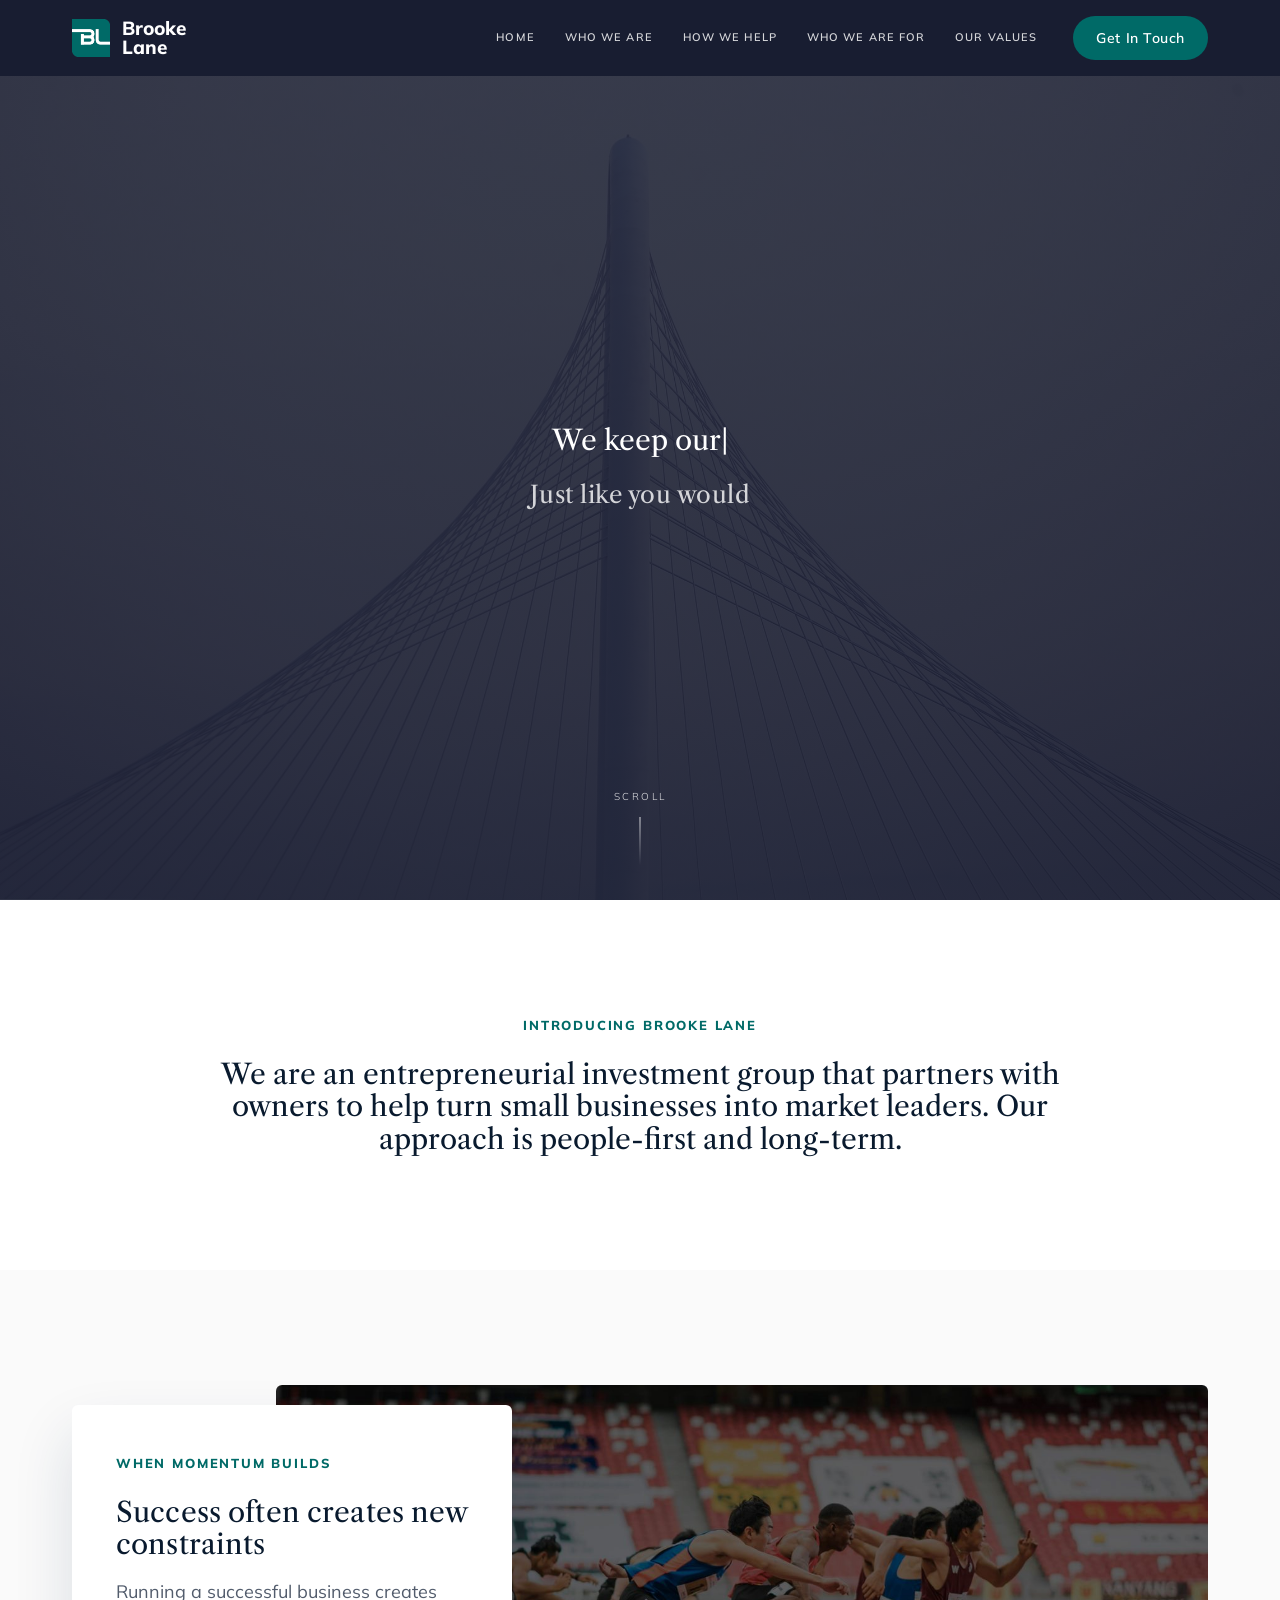
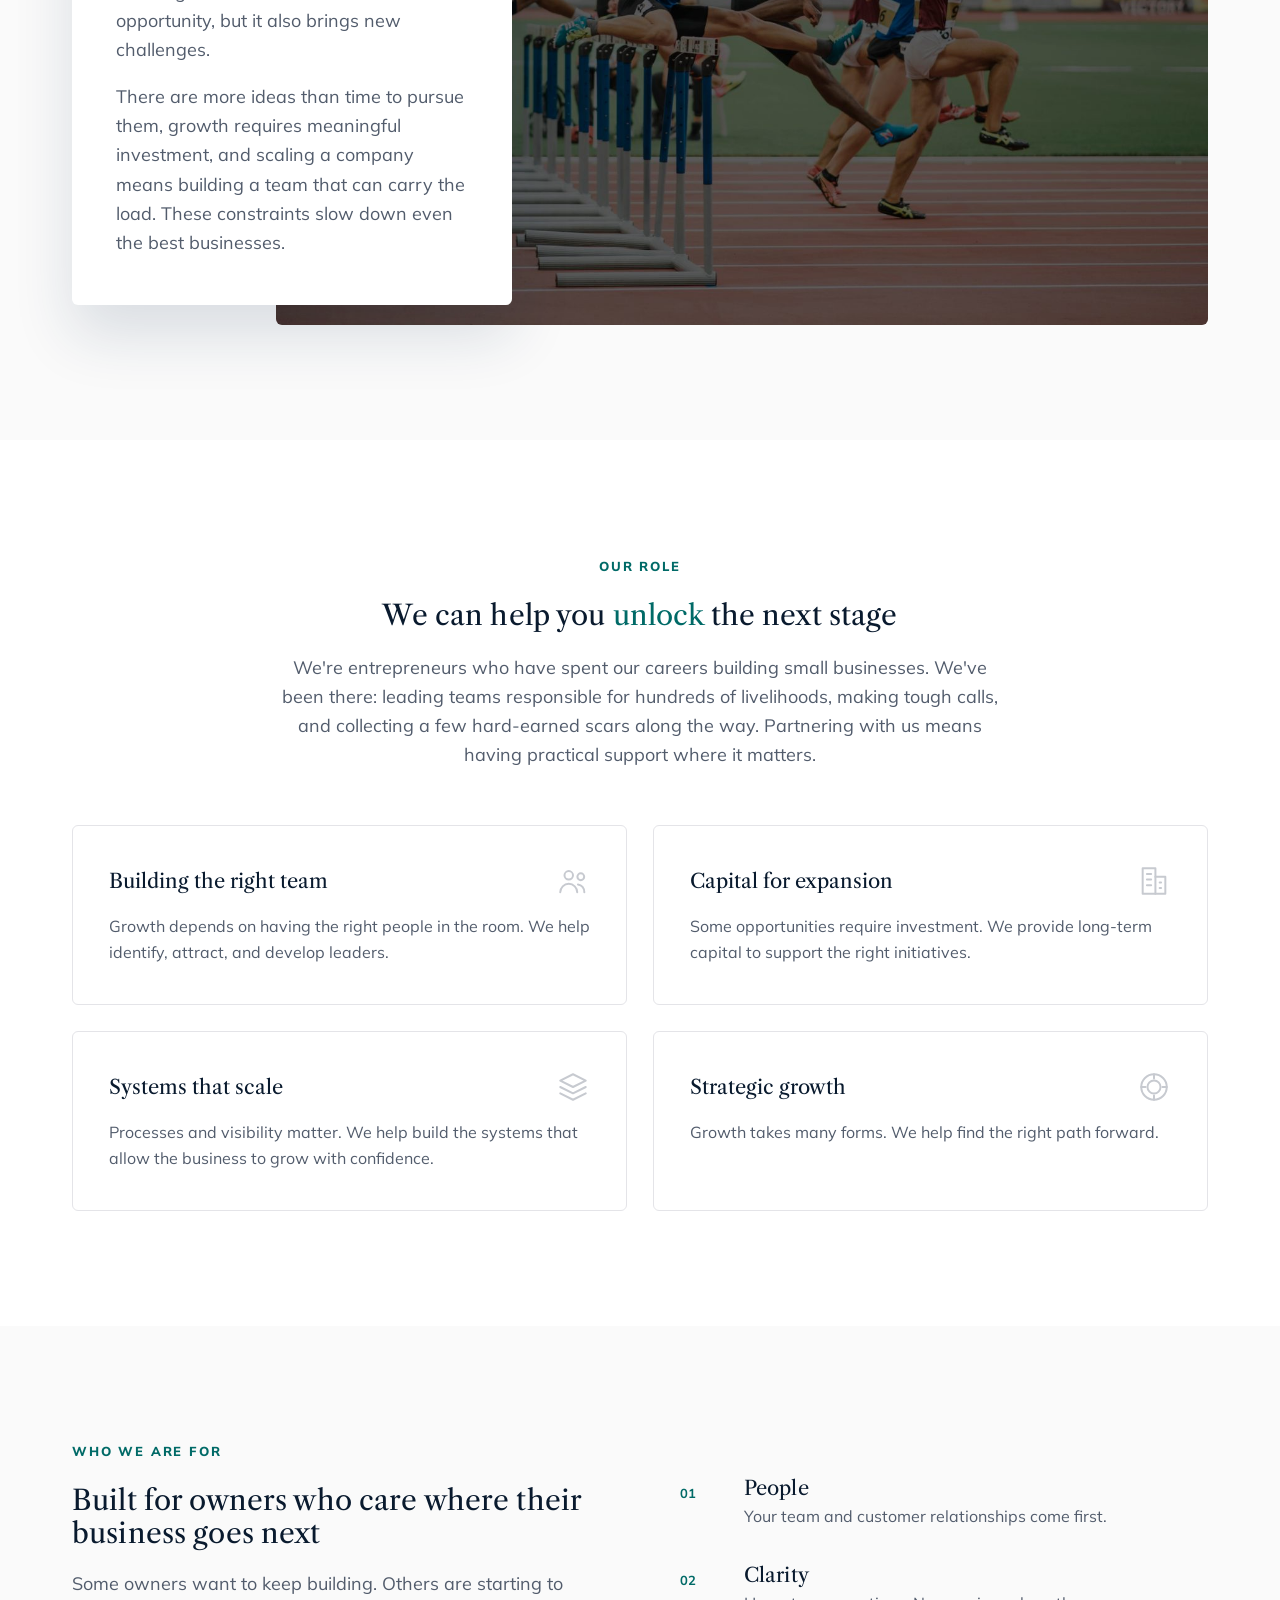
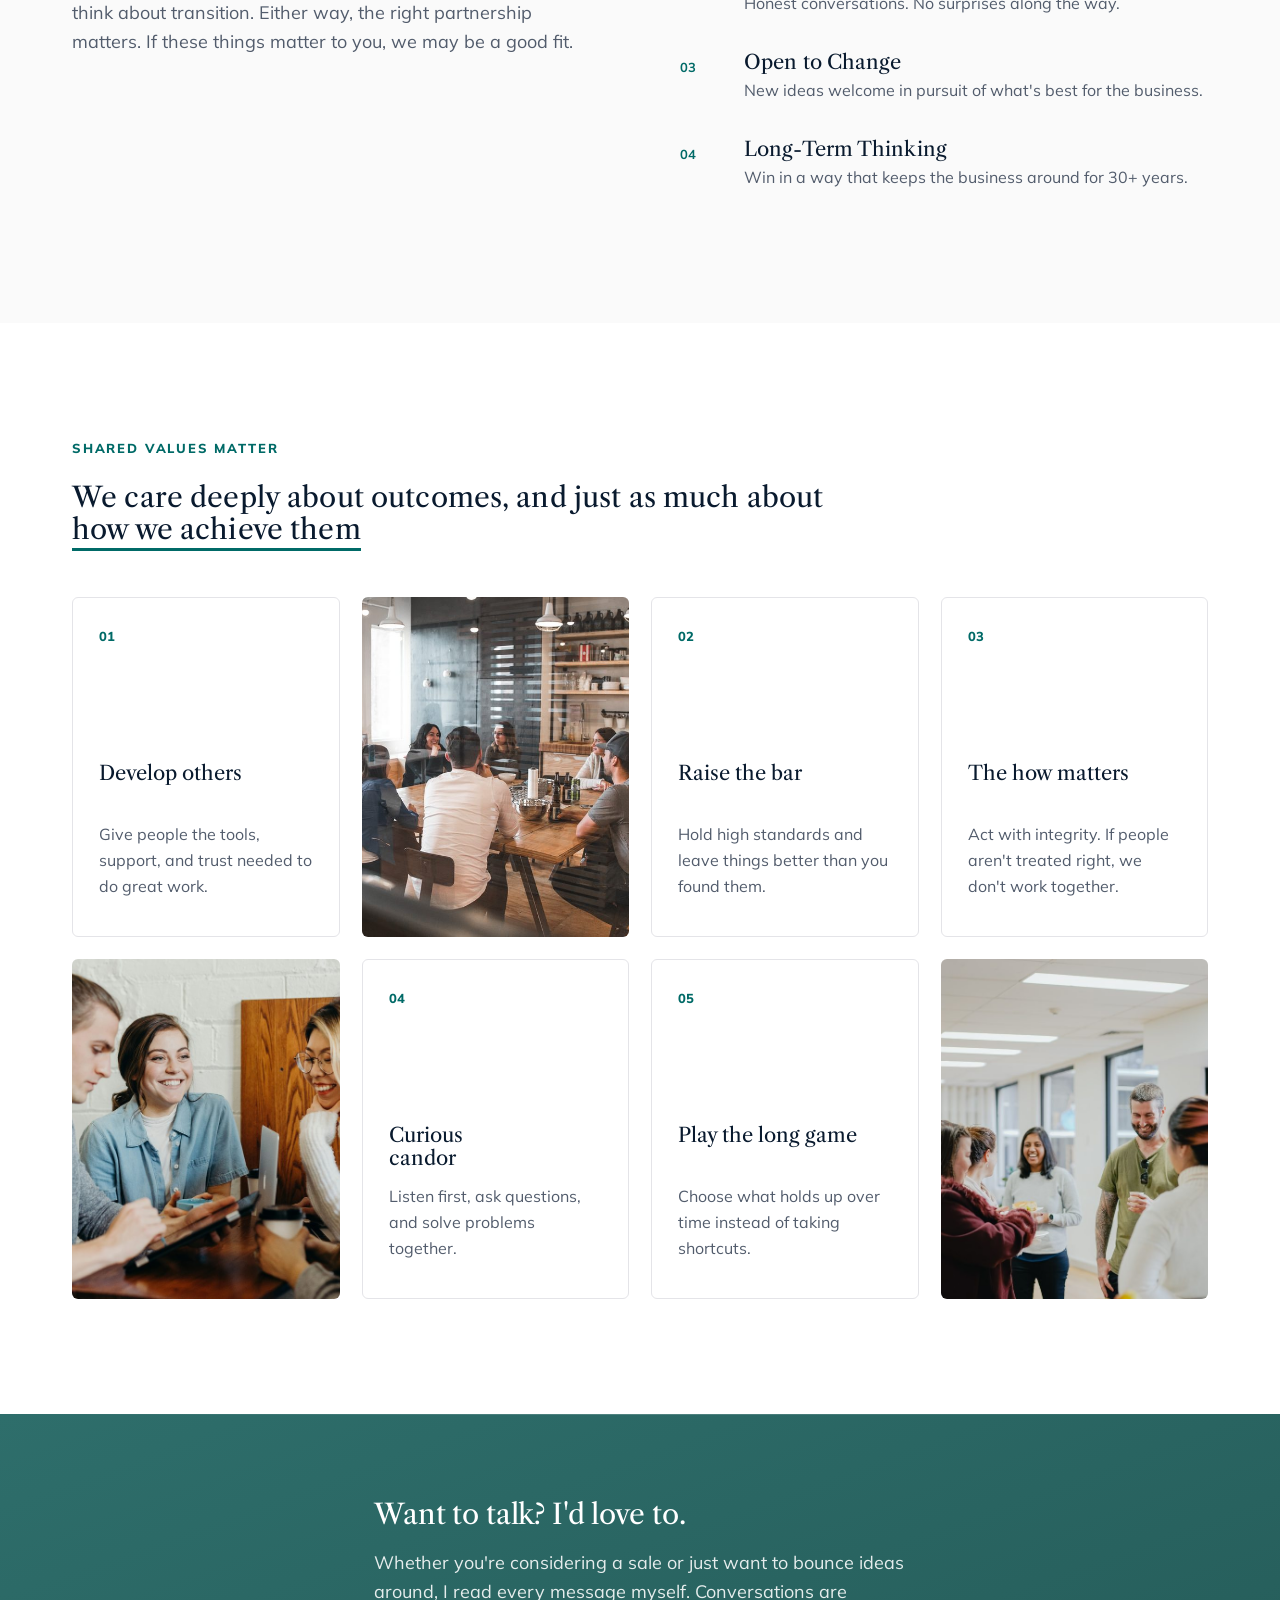
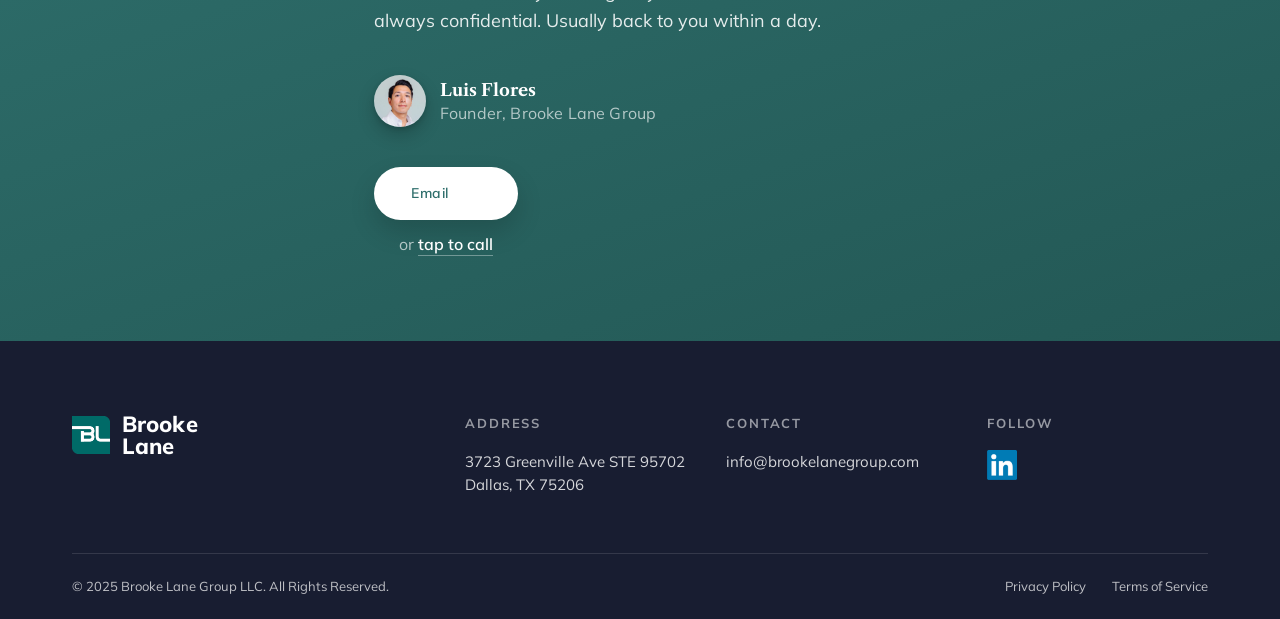
==== commit ef2df216: "CTA: center 'or tap to call' under the Email button Was sitting at the left edge of the section (lef" ====
--- a/index.html
+++ b/index.html
@@ -287,11 +287,10 @@
 
     <div class="cta-section__actions">
       <a class="btn cta-section__btn cta-section__btn--email" data-em="info|brookelanegroup.com" href="#">Email</a>
-    </div>
-
-    <p class="cta-section__alt">
-      or <a class="cta-section__phone-link" data-tel="63635677181" href="#">tap to call</a>
-    </p>
+      <p class="cta-section__alt">
+        or <a class="cta-section__phone-link" data-tel="63635677181" href="#">tap to call</a>
+      </p>
+    </div>
 
   </div>
 </section>
--- a/assets/css/styles.css
+++ b/assets/css/styles.css
@@ -501,15 +501,19 @@
   letter-spacing: 0.01em;
 }
 
-/* Single primary action — left-aligned Email pill */
+/* Single primary action — Email pill + "or tap to call" line
+   stacked vertically inside an inline-flex column so the
+   wrapper sizes to the button's width and the alt line is
+   automatically centered under the button. */
 .cta-section__actions {
-  display: flex;
-  justify-content: flex-start;
-  margin: 0 0 14px;
+  display: inline-flex;
+  flex-direction: column;
+  align-items: center;
+  margin: 0;
 }
 .cta-section__btn {
-  min-width: 132px;
-  padding: 13px 32px;
+  min-width: 144px;
+  padding: 14px 36px;
   font-size: var(--fs-btn);
   box-shadow: 0 12px 26px rgba(0,0,0,.16);
 }
@@ -526,7 +530,8 @@
 .cta-section__alt {
   font-size: var(--fs-body-sm);
   color: rgba(255,255,255,.65);
-  margin: 0;
+  margin: 12px 0 0;
+  text-align: center;
 }
 .cta-section__phone-link {
   color: var(--white);
@@ -551,8 +556,8 @@
   .cta-section__btn {
     flex: none;
     min-width: 0;
-    padding: 11px 26px;
-    font-size: 0.875rem;
+    padding: 9px 32px;        /* shorter (less tall) but still wide */
+    font-size: 0.9375rem;     /* slightly bigger label */
     box-shadow: 0 8px 18px rgba(0,0,0,.14);
   }
 }
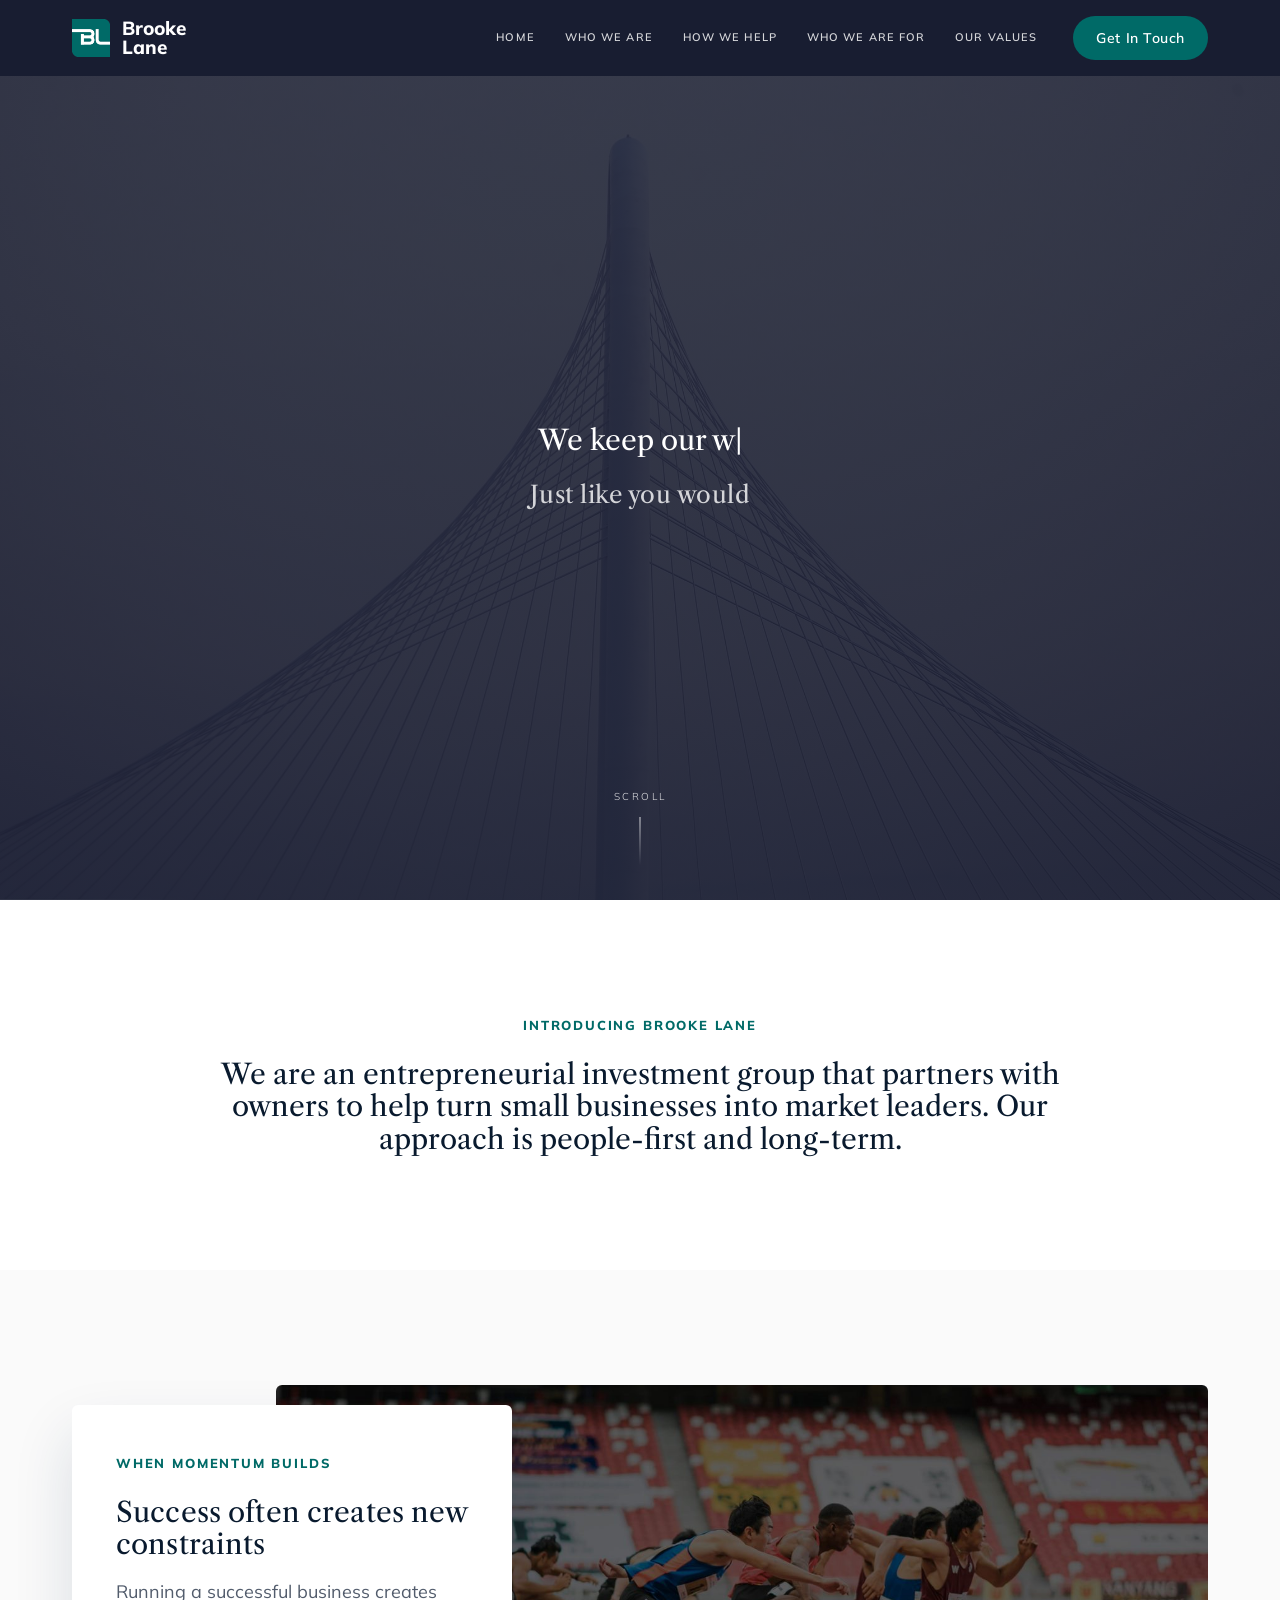
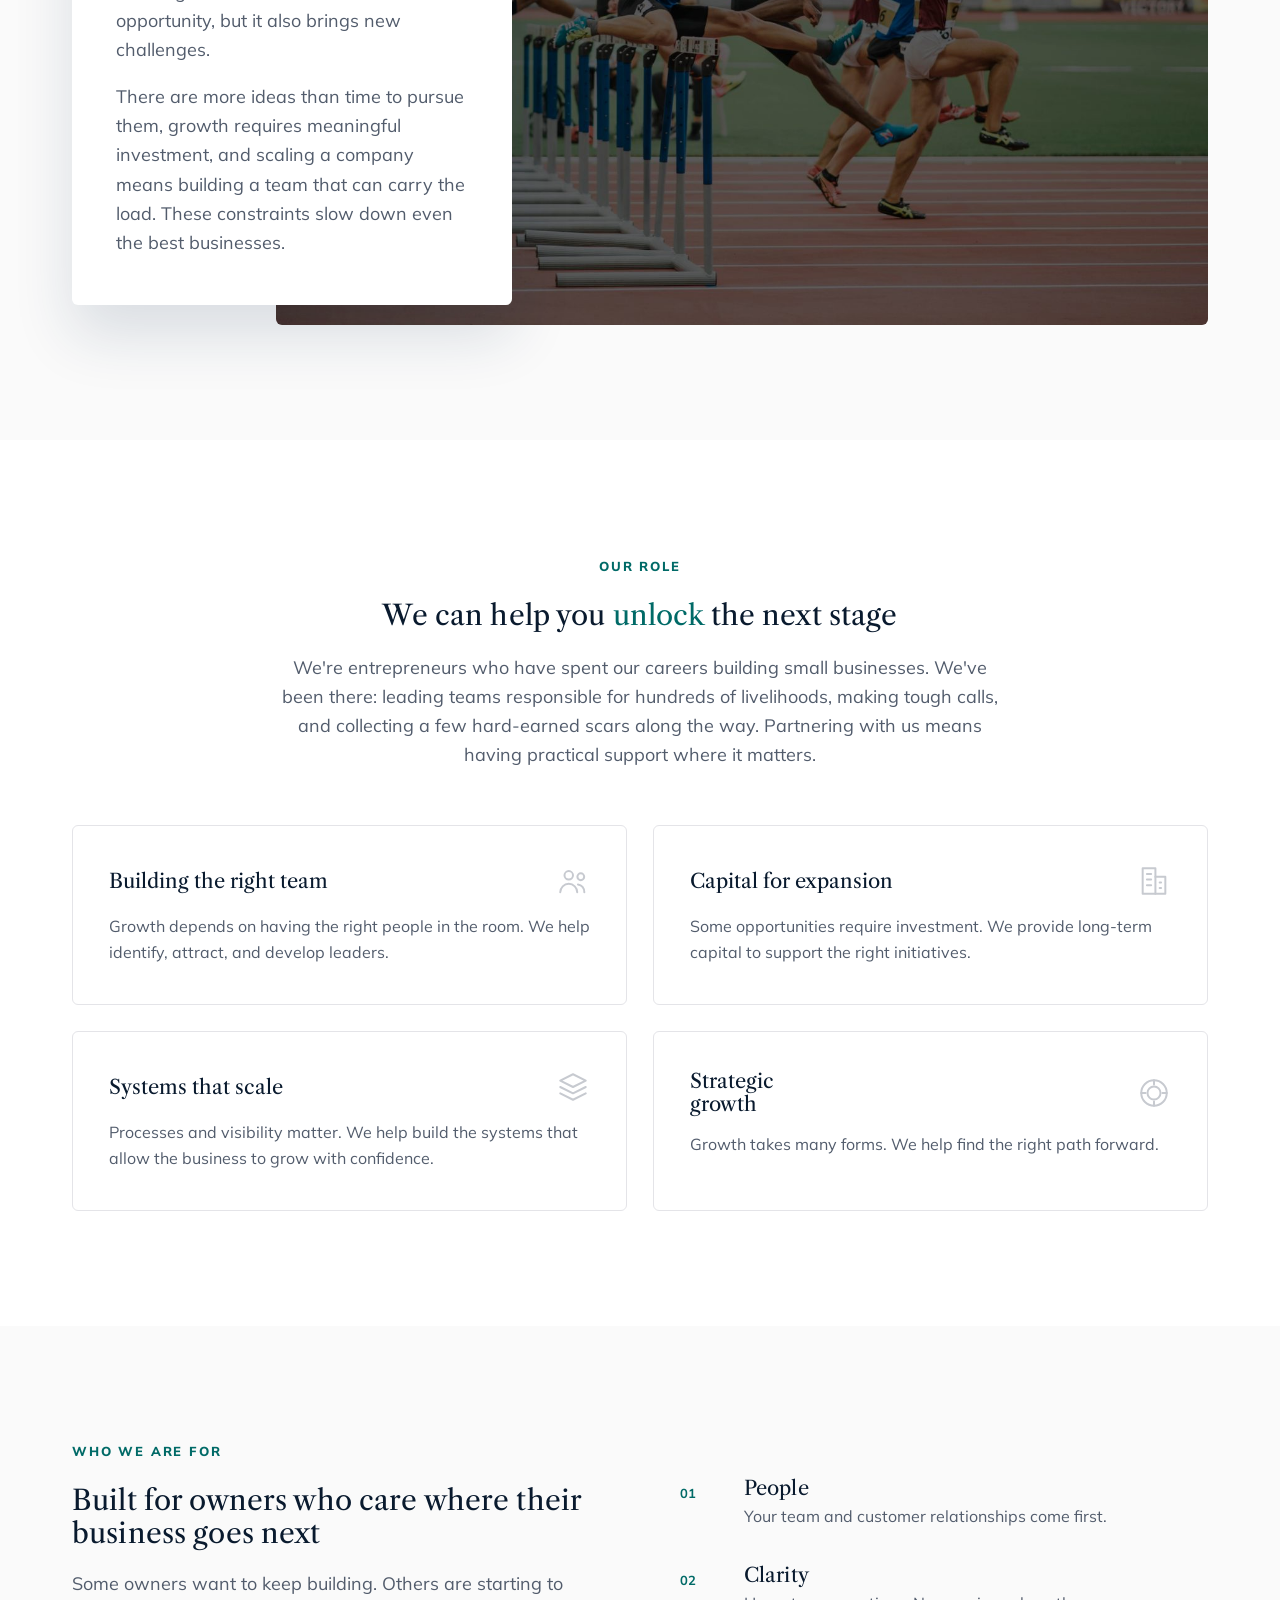
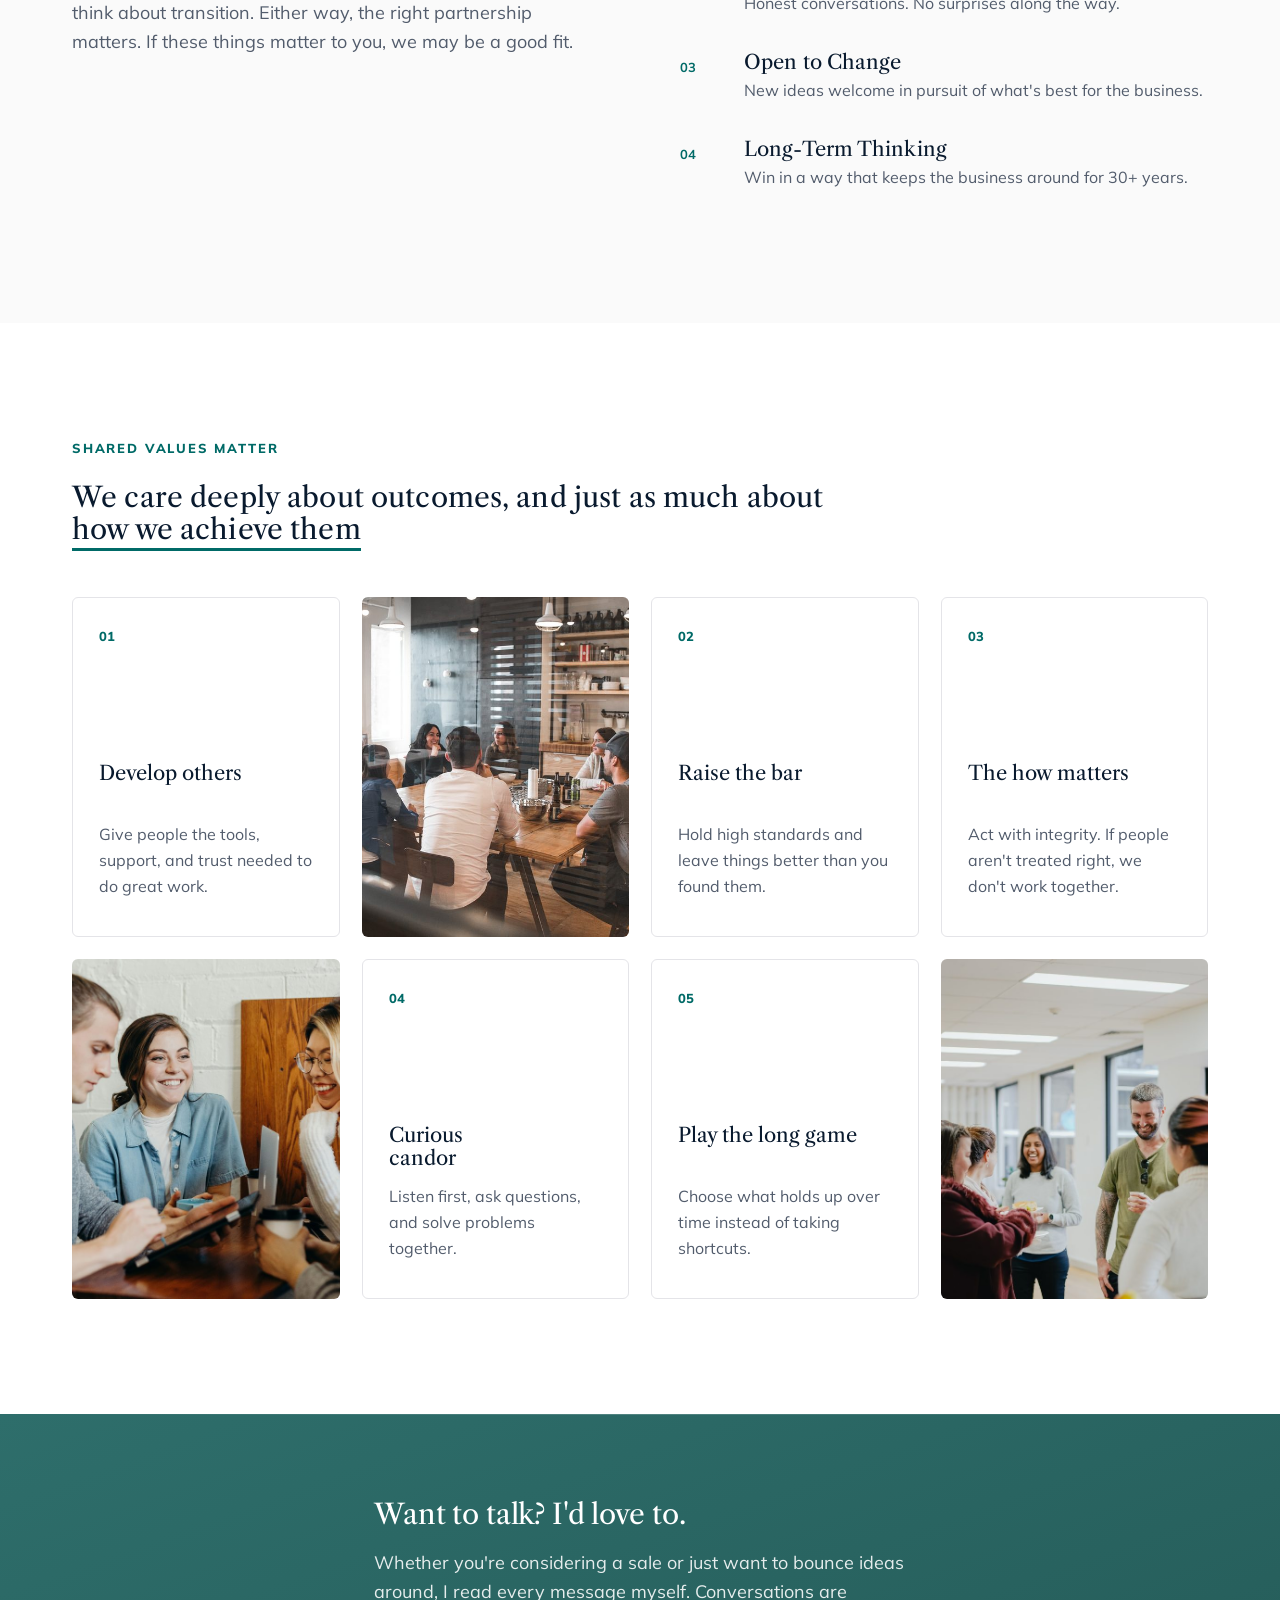
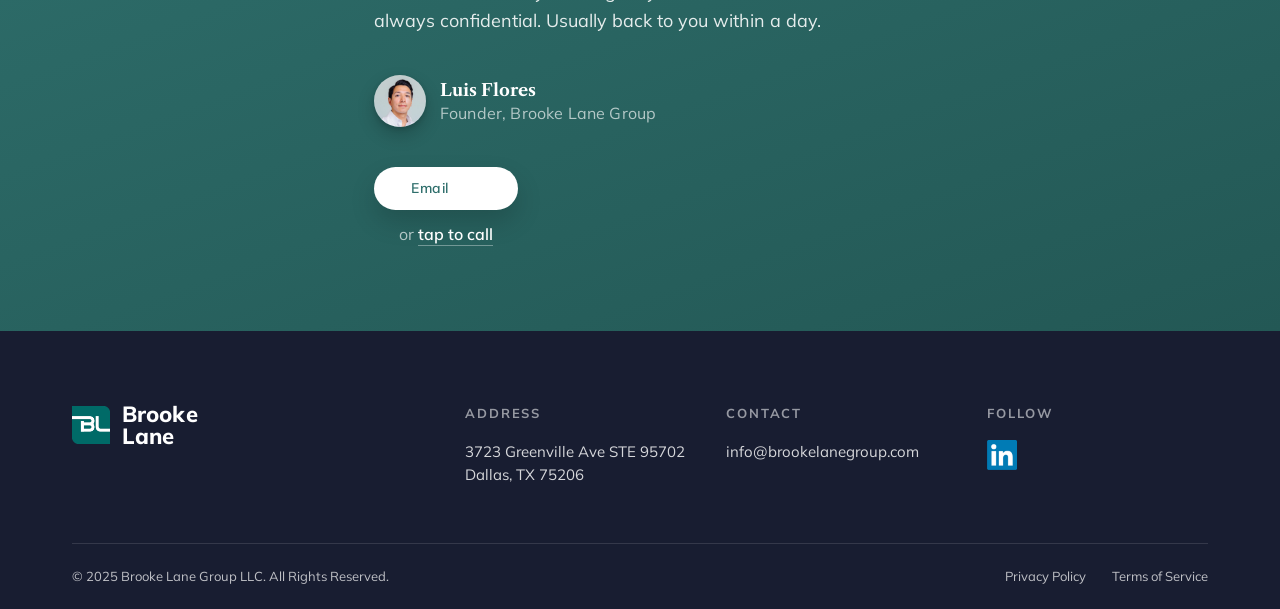
==== commit 85988c33: "Role cards: force 'Strategic growth' to wrap onto two lines Was the only one-line title in the 2x2 r" ====
--- a/index.html
+++ b/index.html
@@ -167,7 +167,7 @@
       </article>
       <article class="role-card">
         <div class="role-card__top">
-          <h3>Strategic growth</h3>
+          <h3>Strategic<br>growth</h3>
           <svg class="role-card__icon" width="34" height="34" viewBox="0 0 24 24" fill="none" stroke="currentColor" stroke-width="1.4" stroke-linecap="round" stroke-linejoin="round" aria-hidden="true">
             <circle cx="12" cy="12" r="9"/><circle cx="12" cy="12" r="4.6"/><path d="M12 3v3M12 18v3M3 12h3M18 12h3"/>
           </svg>
--- a/assets/css/styles.css
+++ b/assets/css/styles.css
@@ -513,7 +513,7 @@
 }
 .cta-section__btn {
   min-width: 144px;
-  padding: 14px 36px;
+  padding: 9px 36px;
   font-size: var(--fs-btn);
   box-shadow: 0 12px 26px rgba(0,0,0,.16);
 }
@@ -556,8 +556,8 @@
   .cta-section__btn {
     flex: none;
     min-width: 0;
-    padding: 9px 32px;        /* shorter (less tall) but still wide */
-    font-size: 0.9375rem;     /* slightly bigger label */
+    padding: 5px 32px;        /* slimmer pill */
+    font-size: 0.9375rem;
     box-shadow: 0 8px 18px rgba(0,0,0,.14);
   }
 }
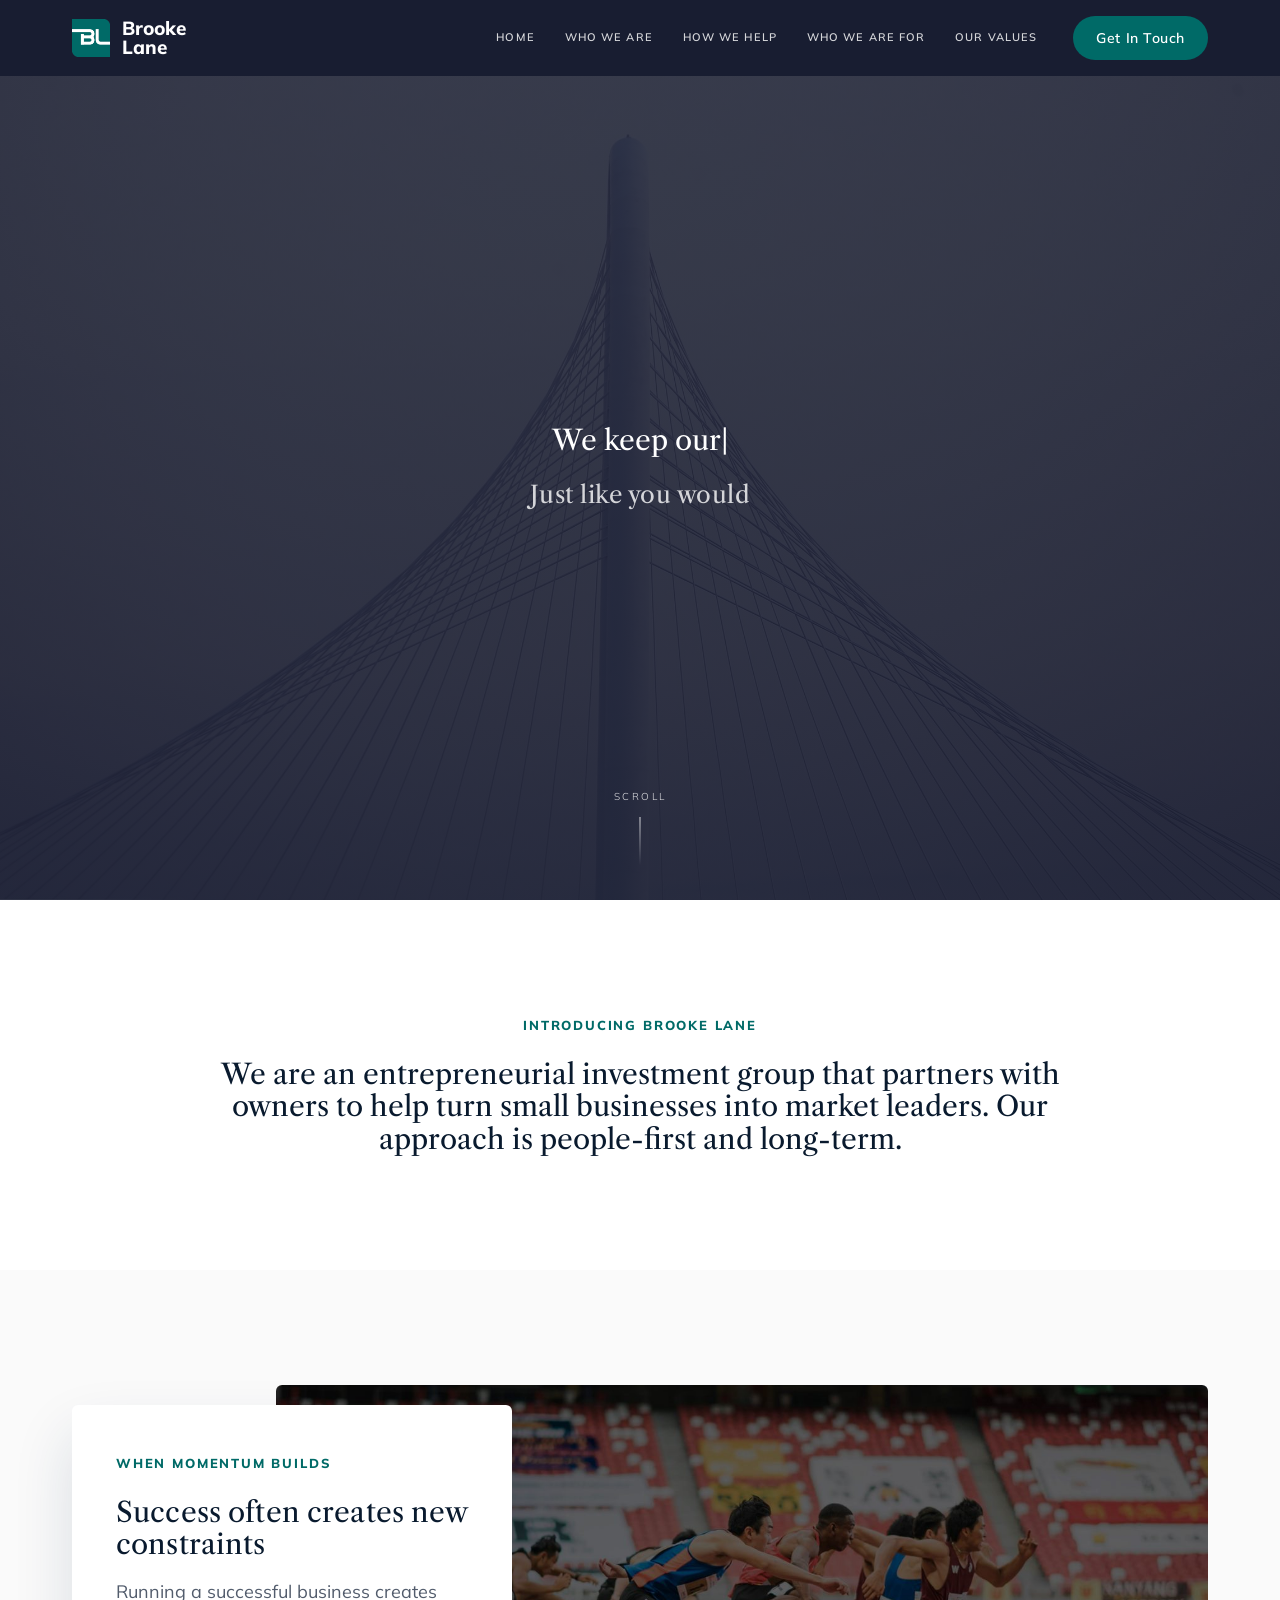
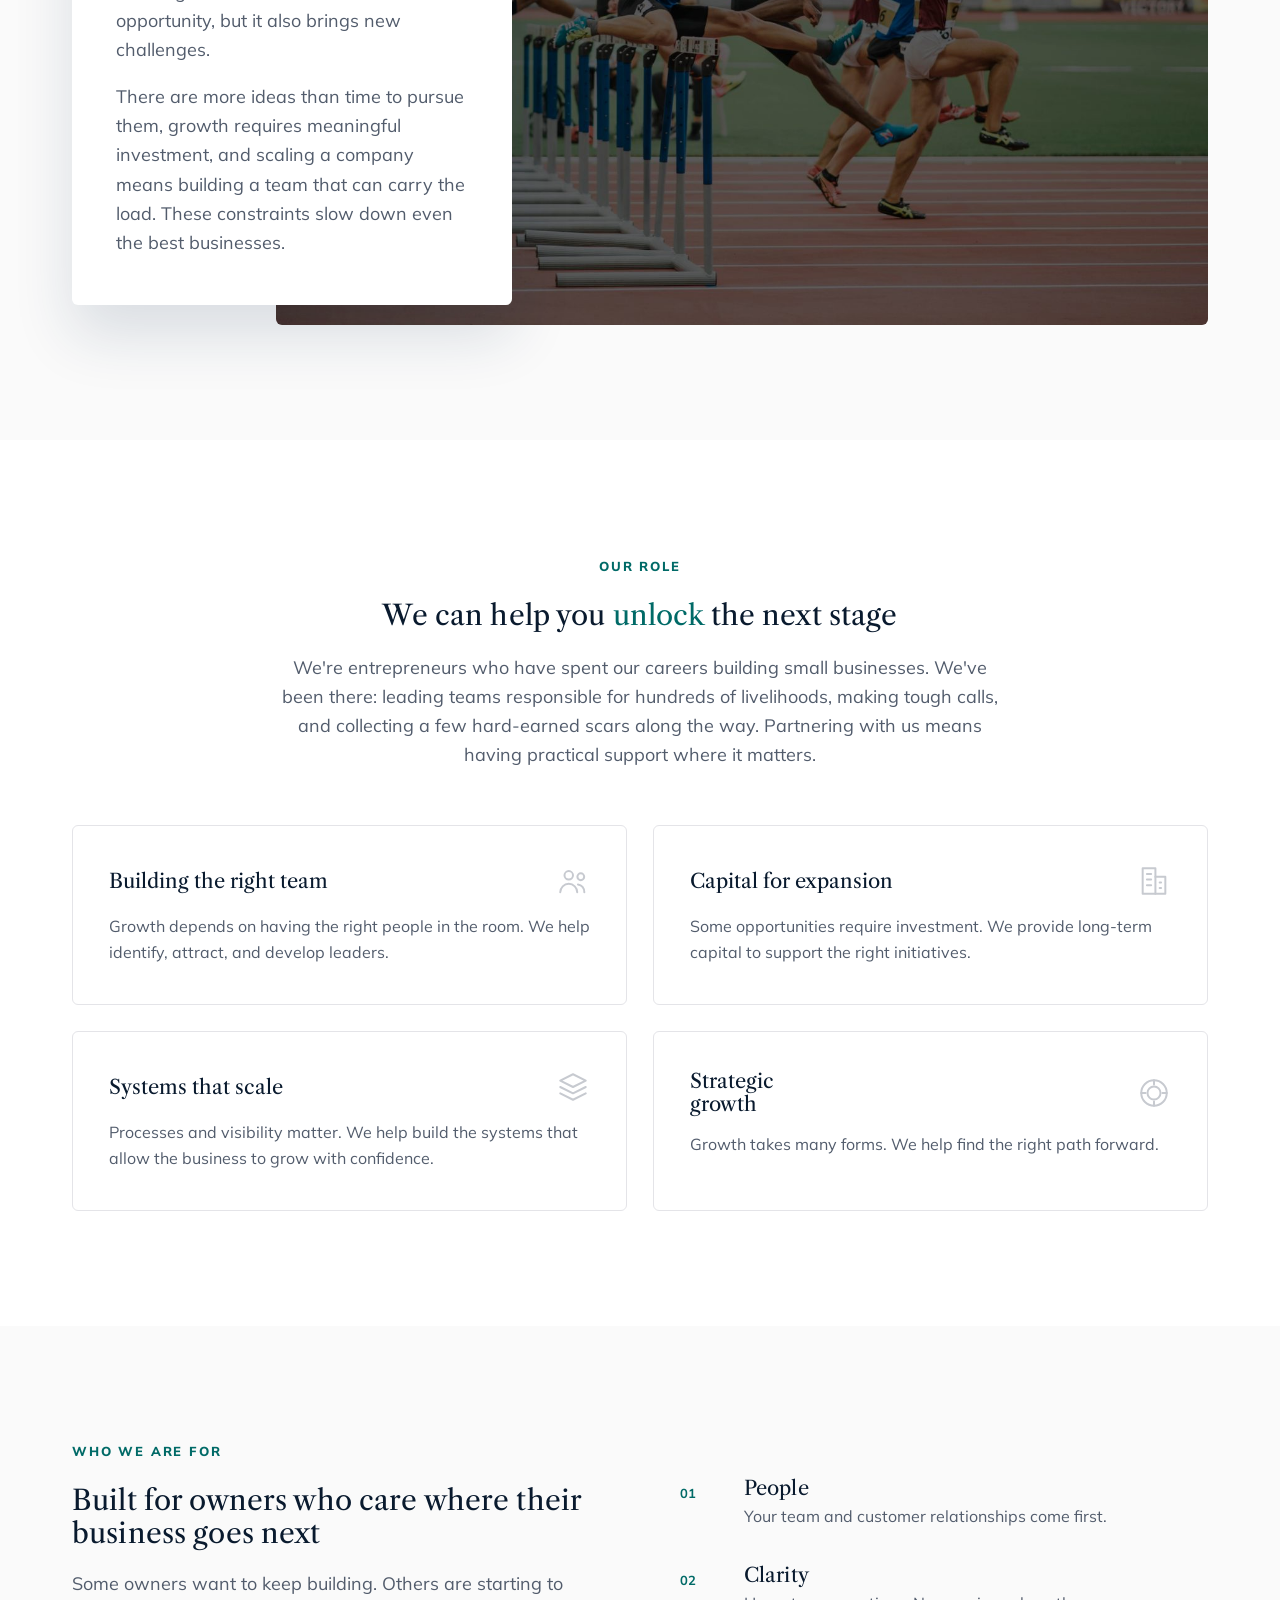
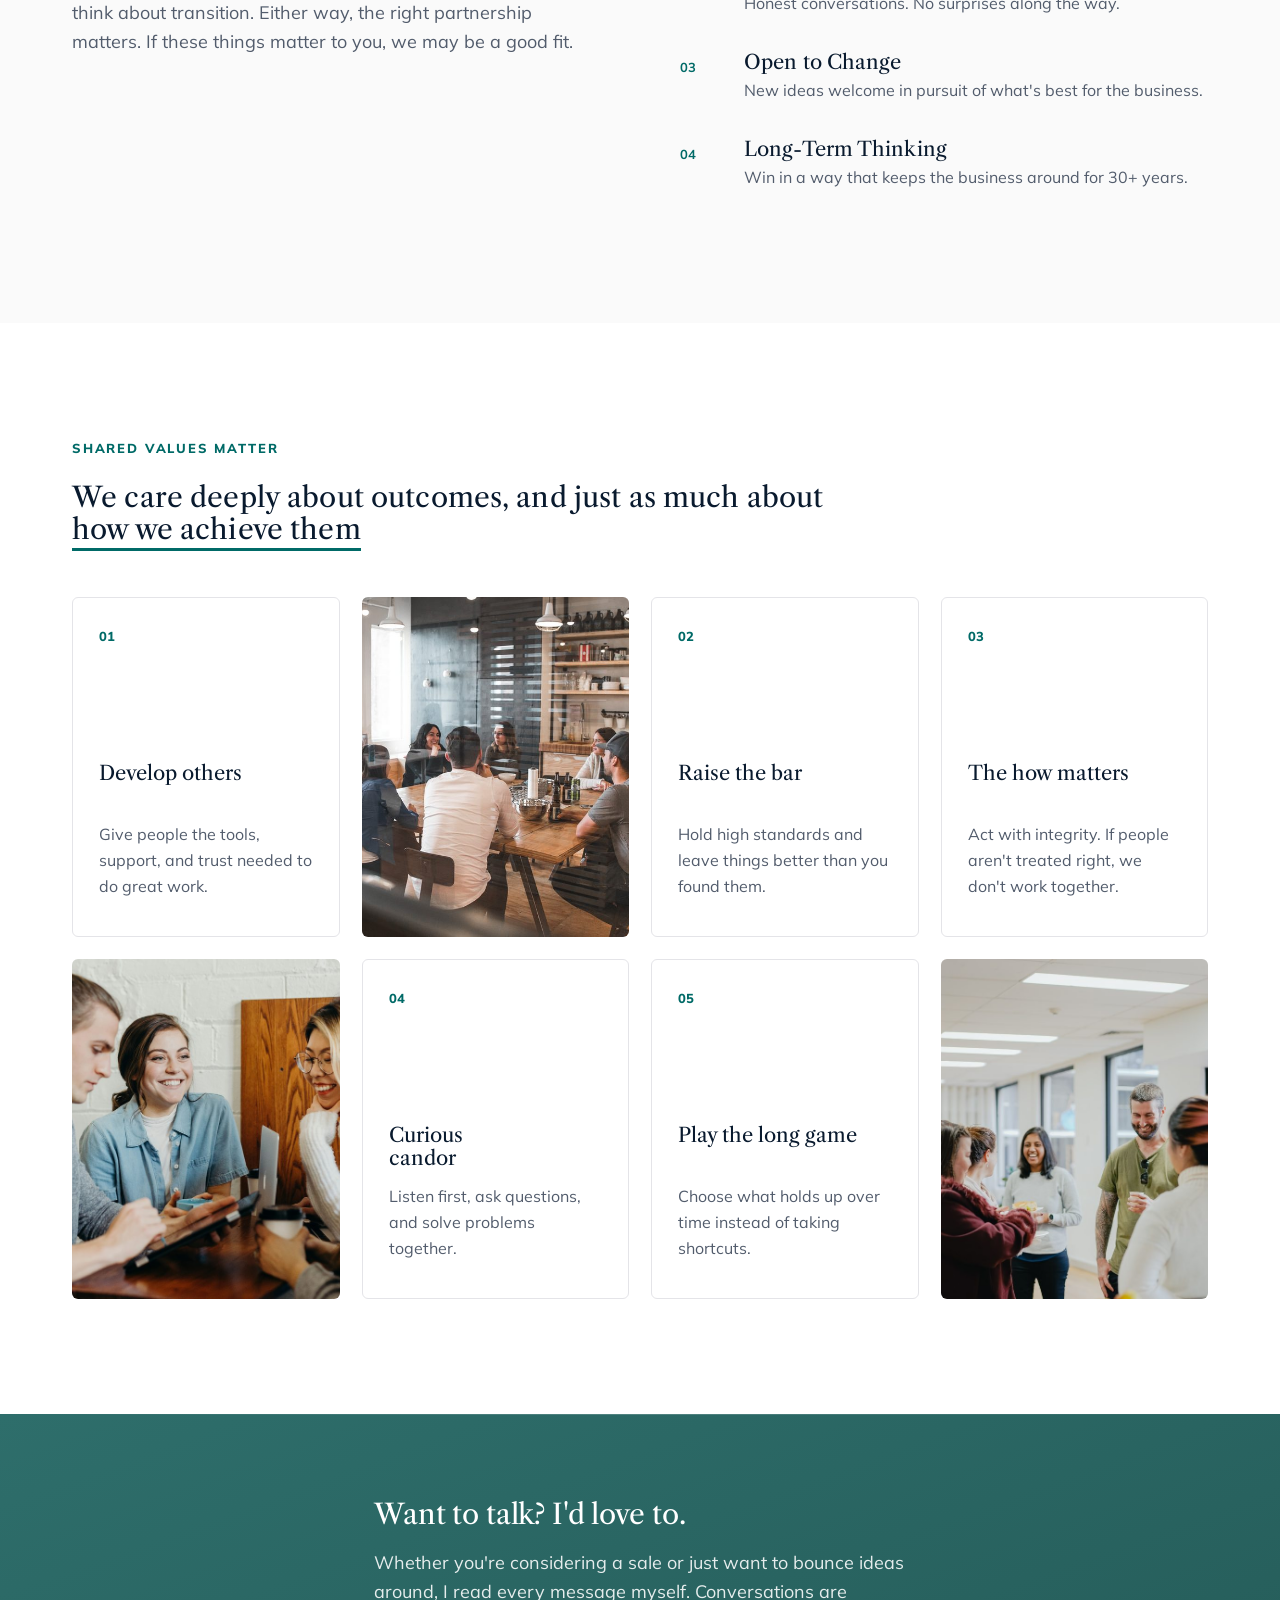
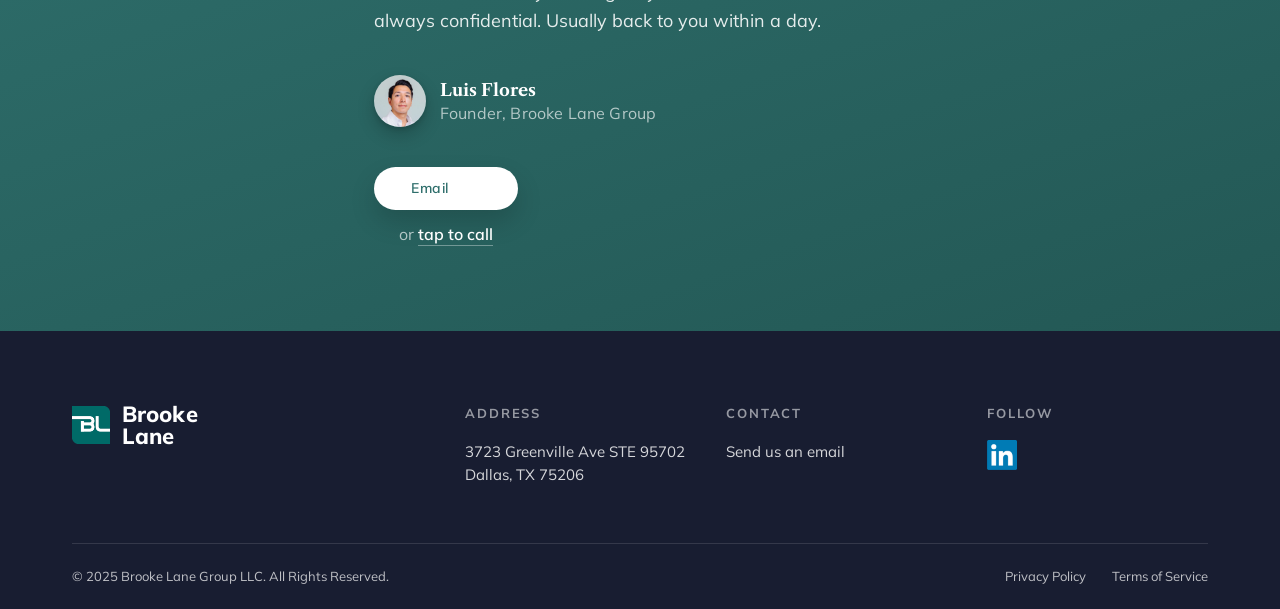
==== commit 6fba0d73: "Footer: replace revealed email with 'Send us an email' mailto link" ====
--- a/index.html
+++ b/index.html
@@ -313,7 +313,7 @@
       </div>
       <div class="footer__col">
         <h4>Contact</h4>
-        <p><a data-em="info|brookelanegroup.com" data-em-show href="#">&nbsp;</a></p>
+        <p><a data-em="info|brookelanegroup.com" href="#">Send us an email</a></p>
       </div>
       <div class="footer__col">
         <h4>Follow</h4>
